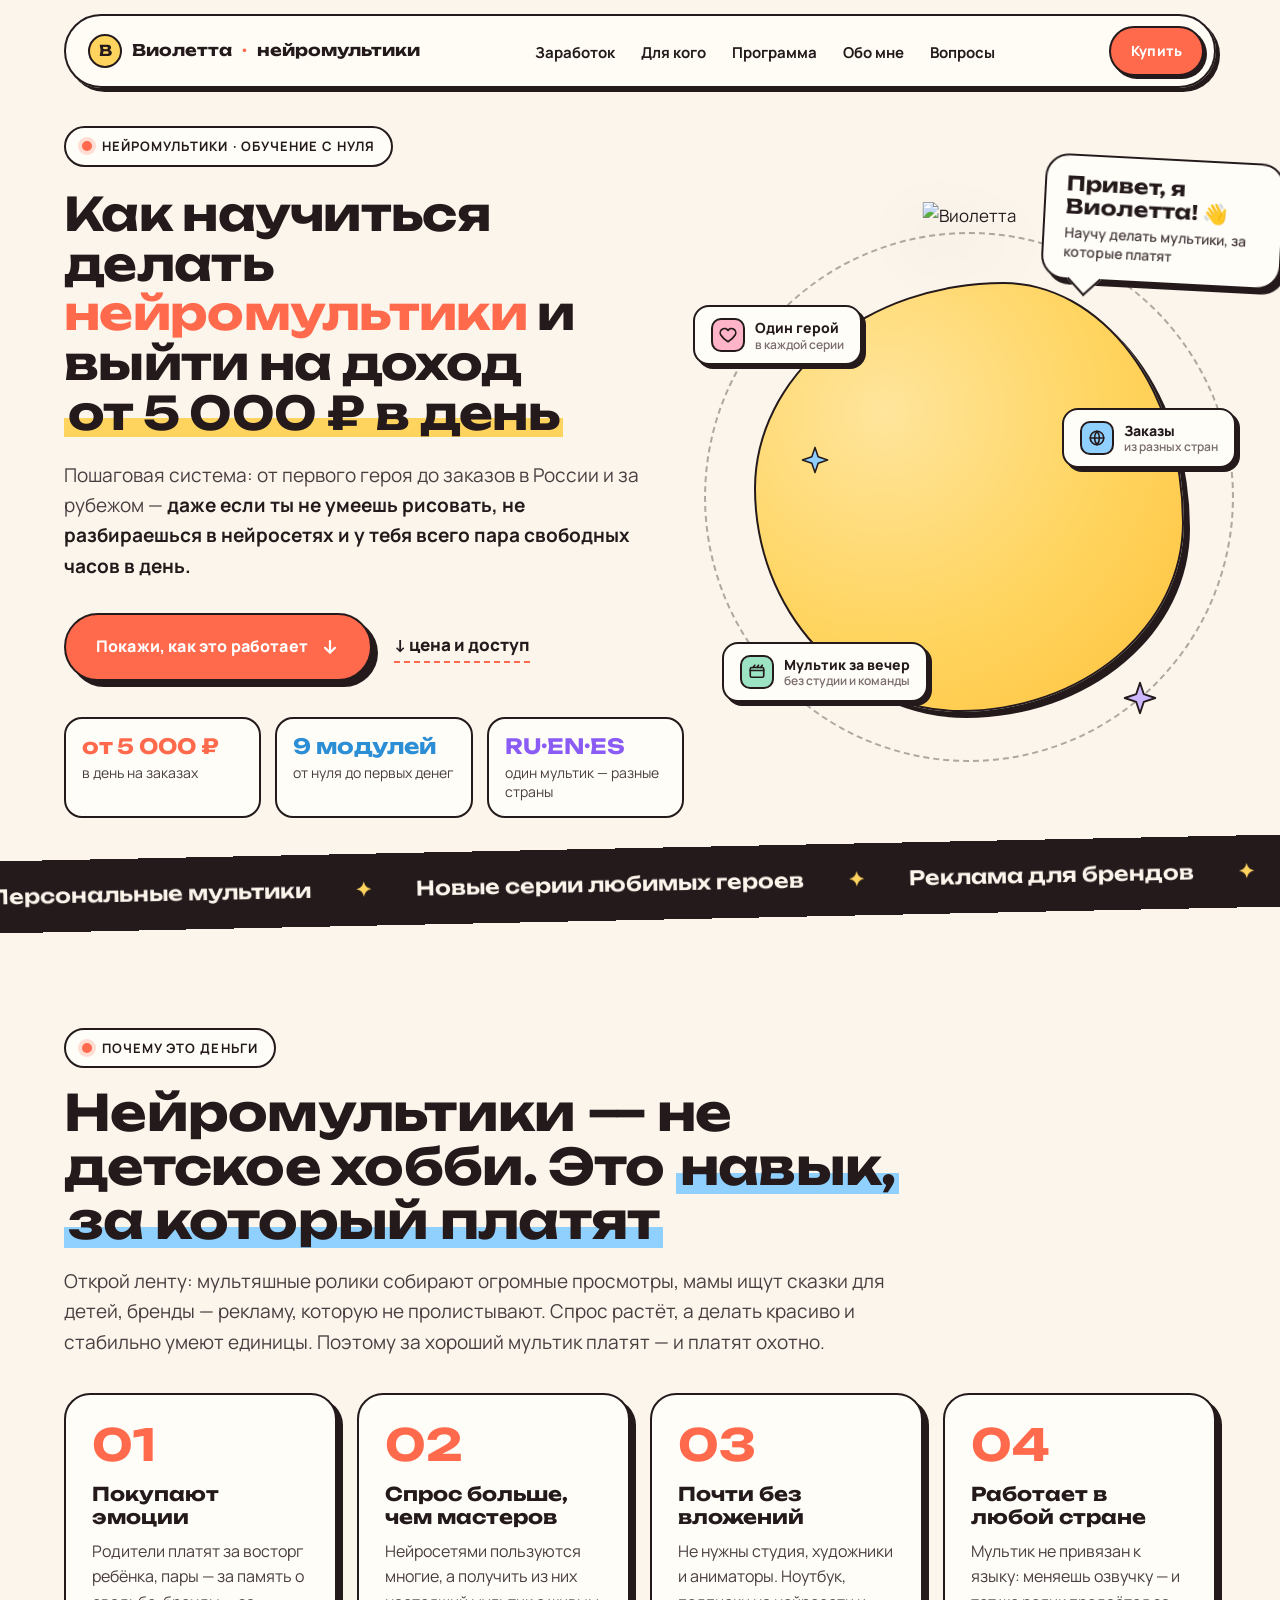
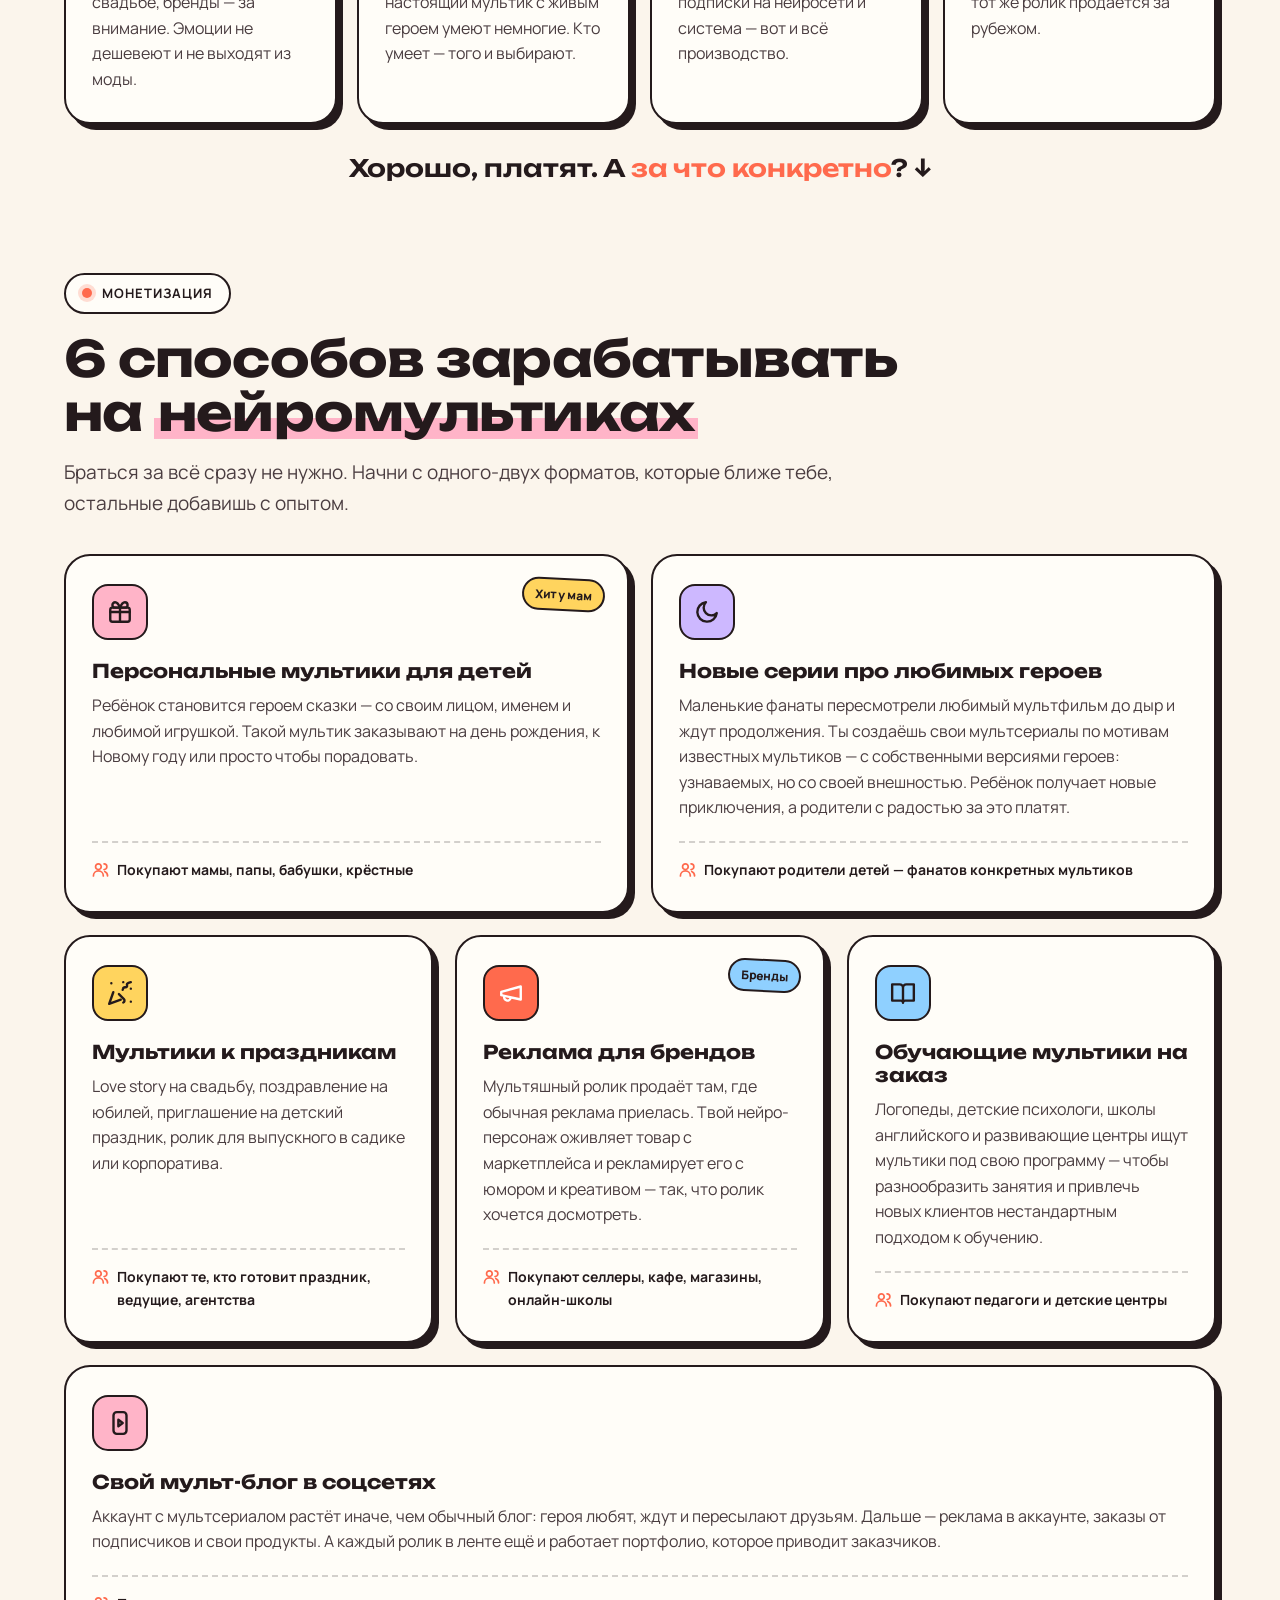
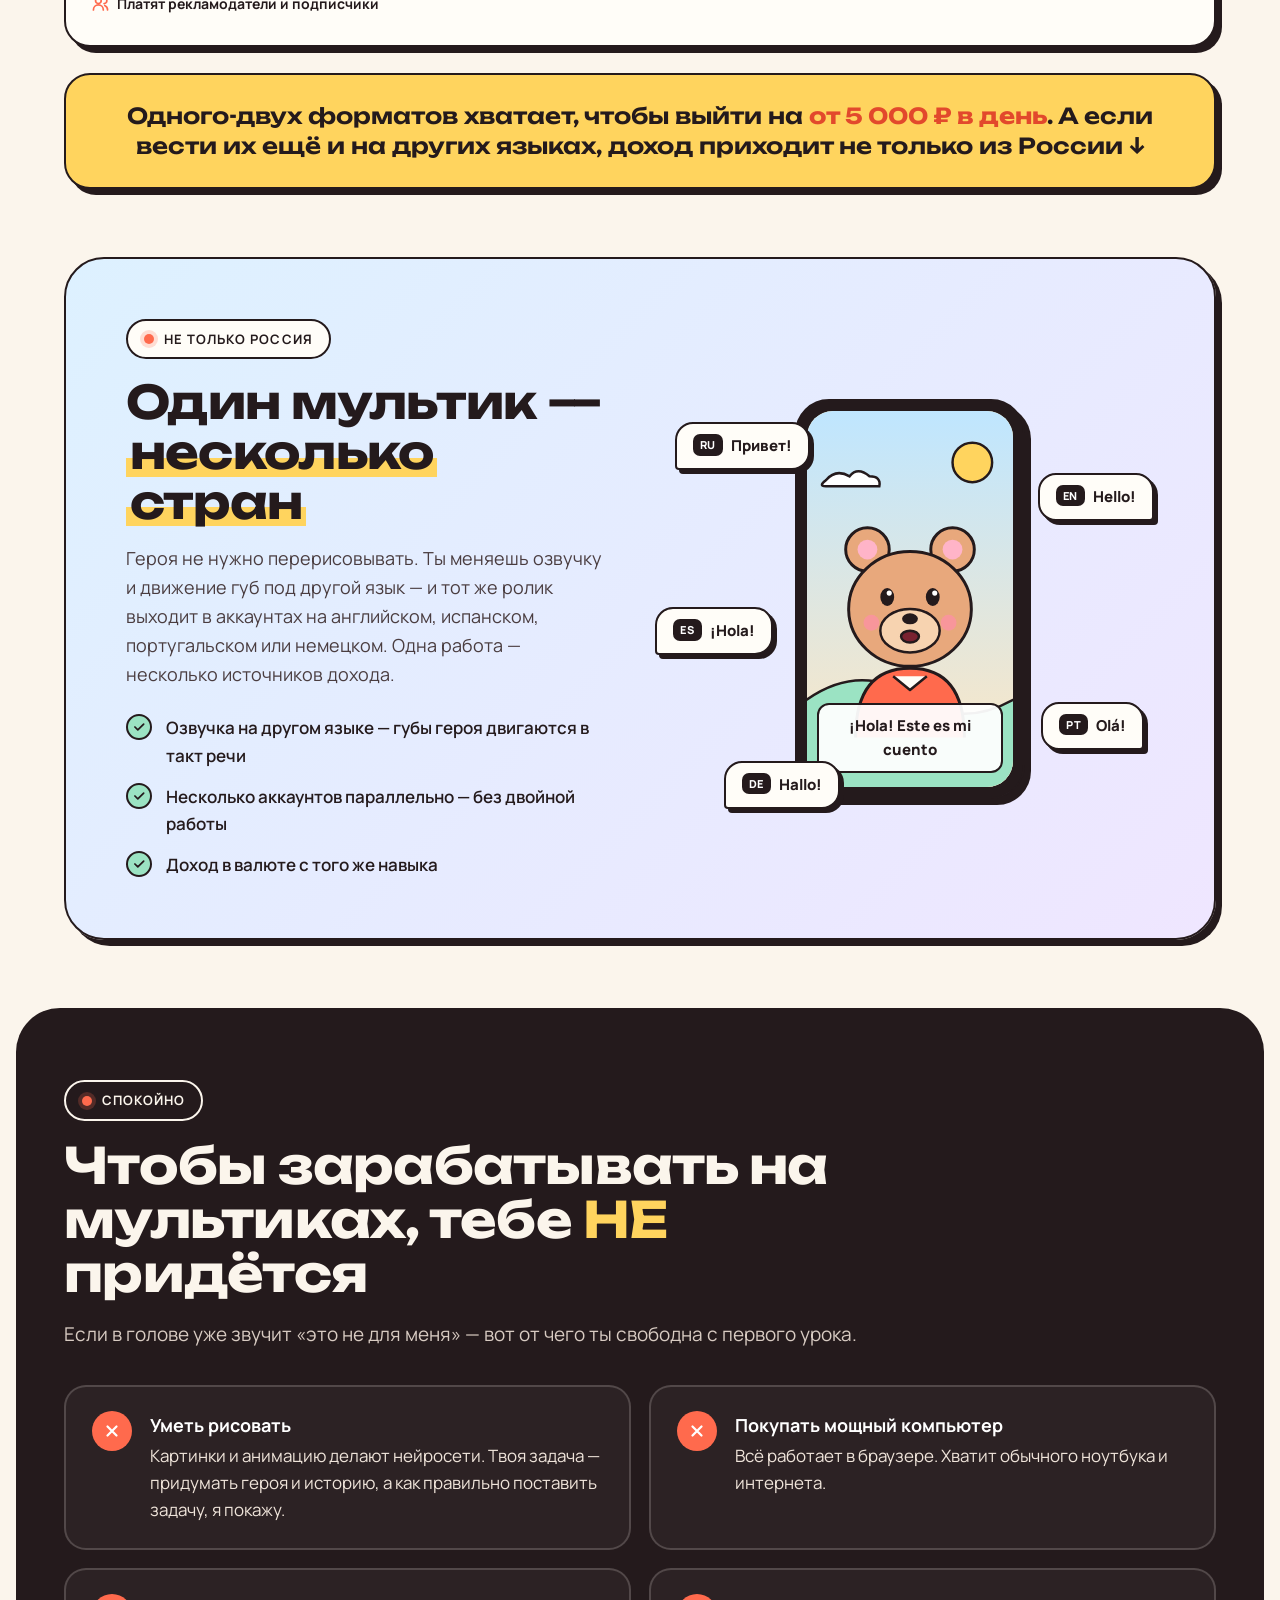
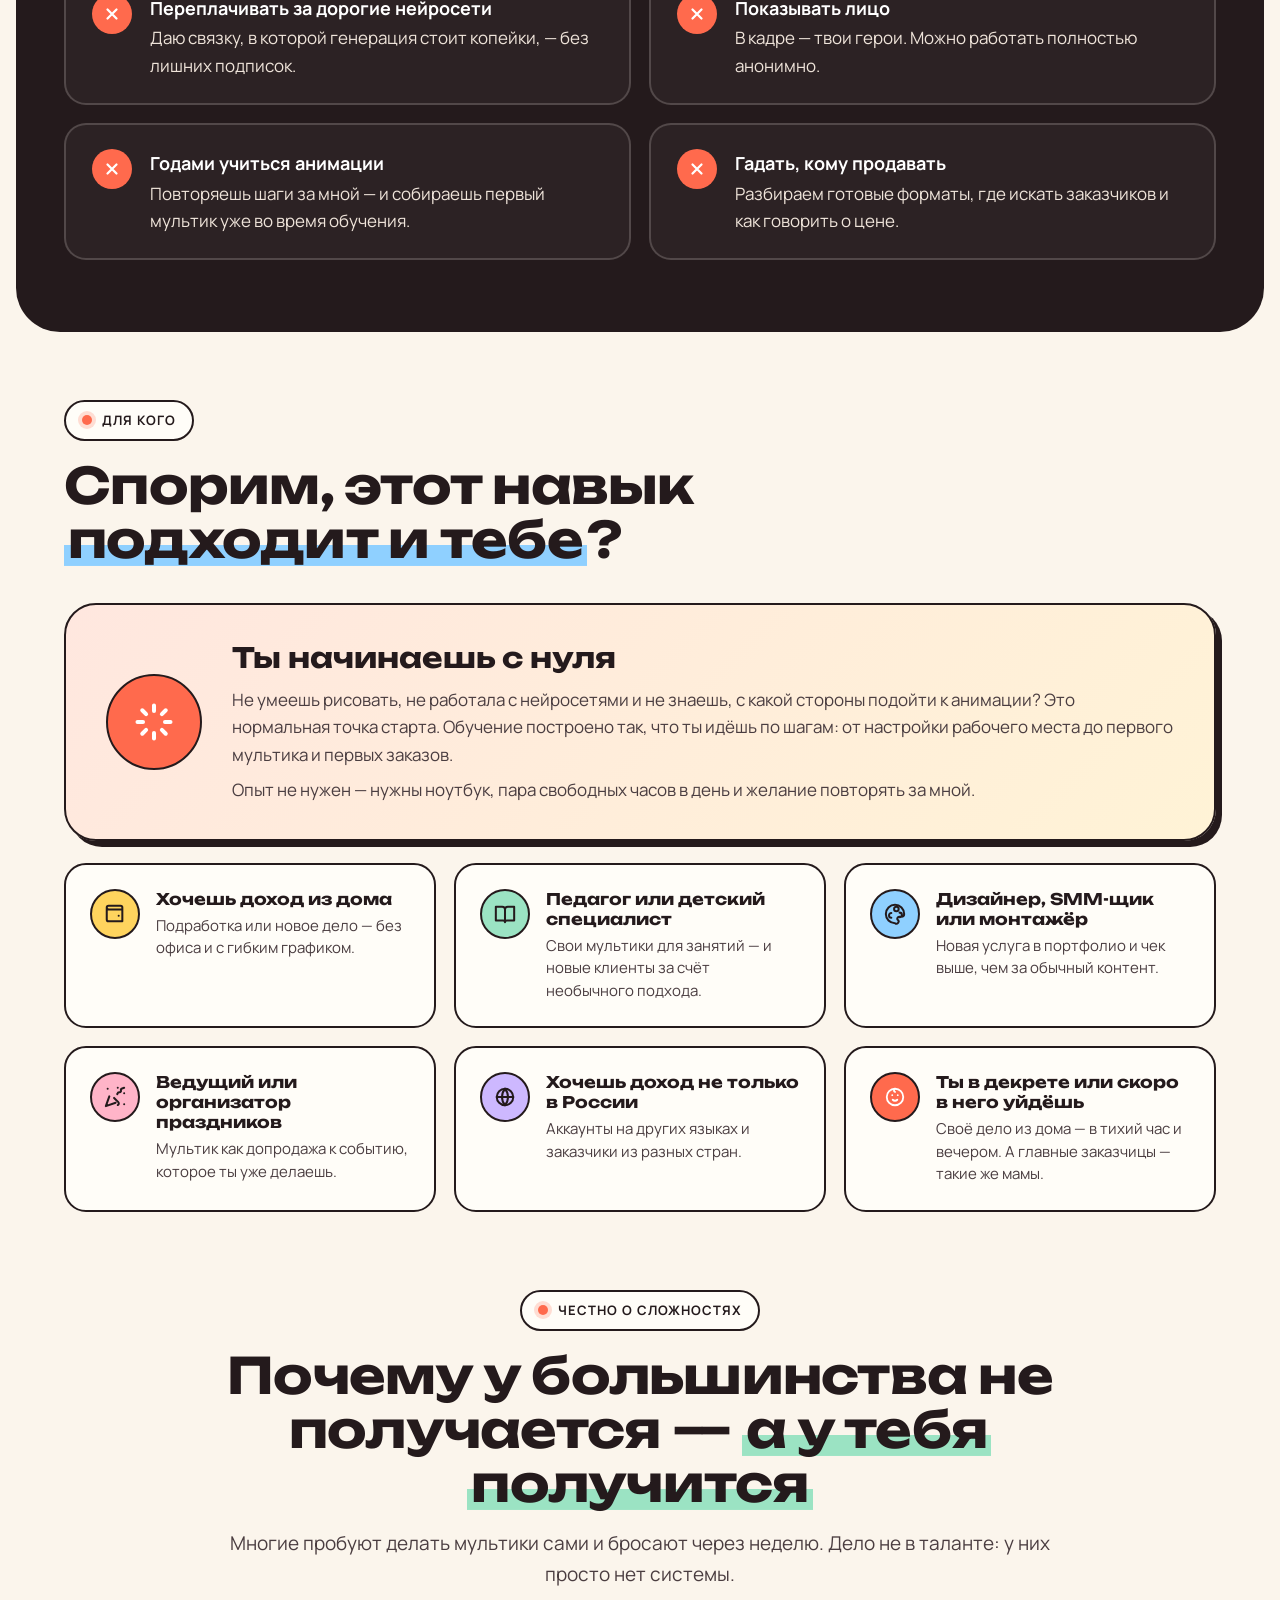
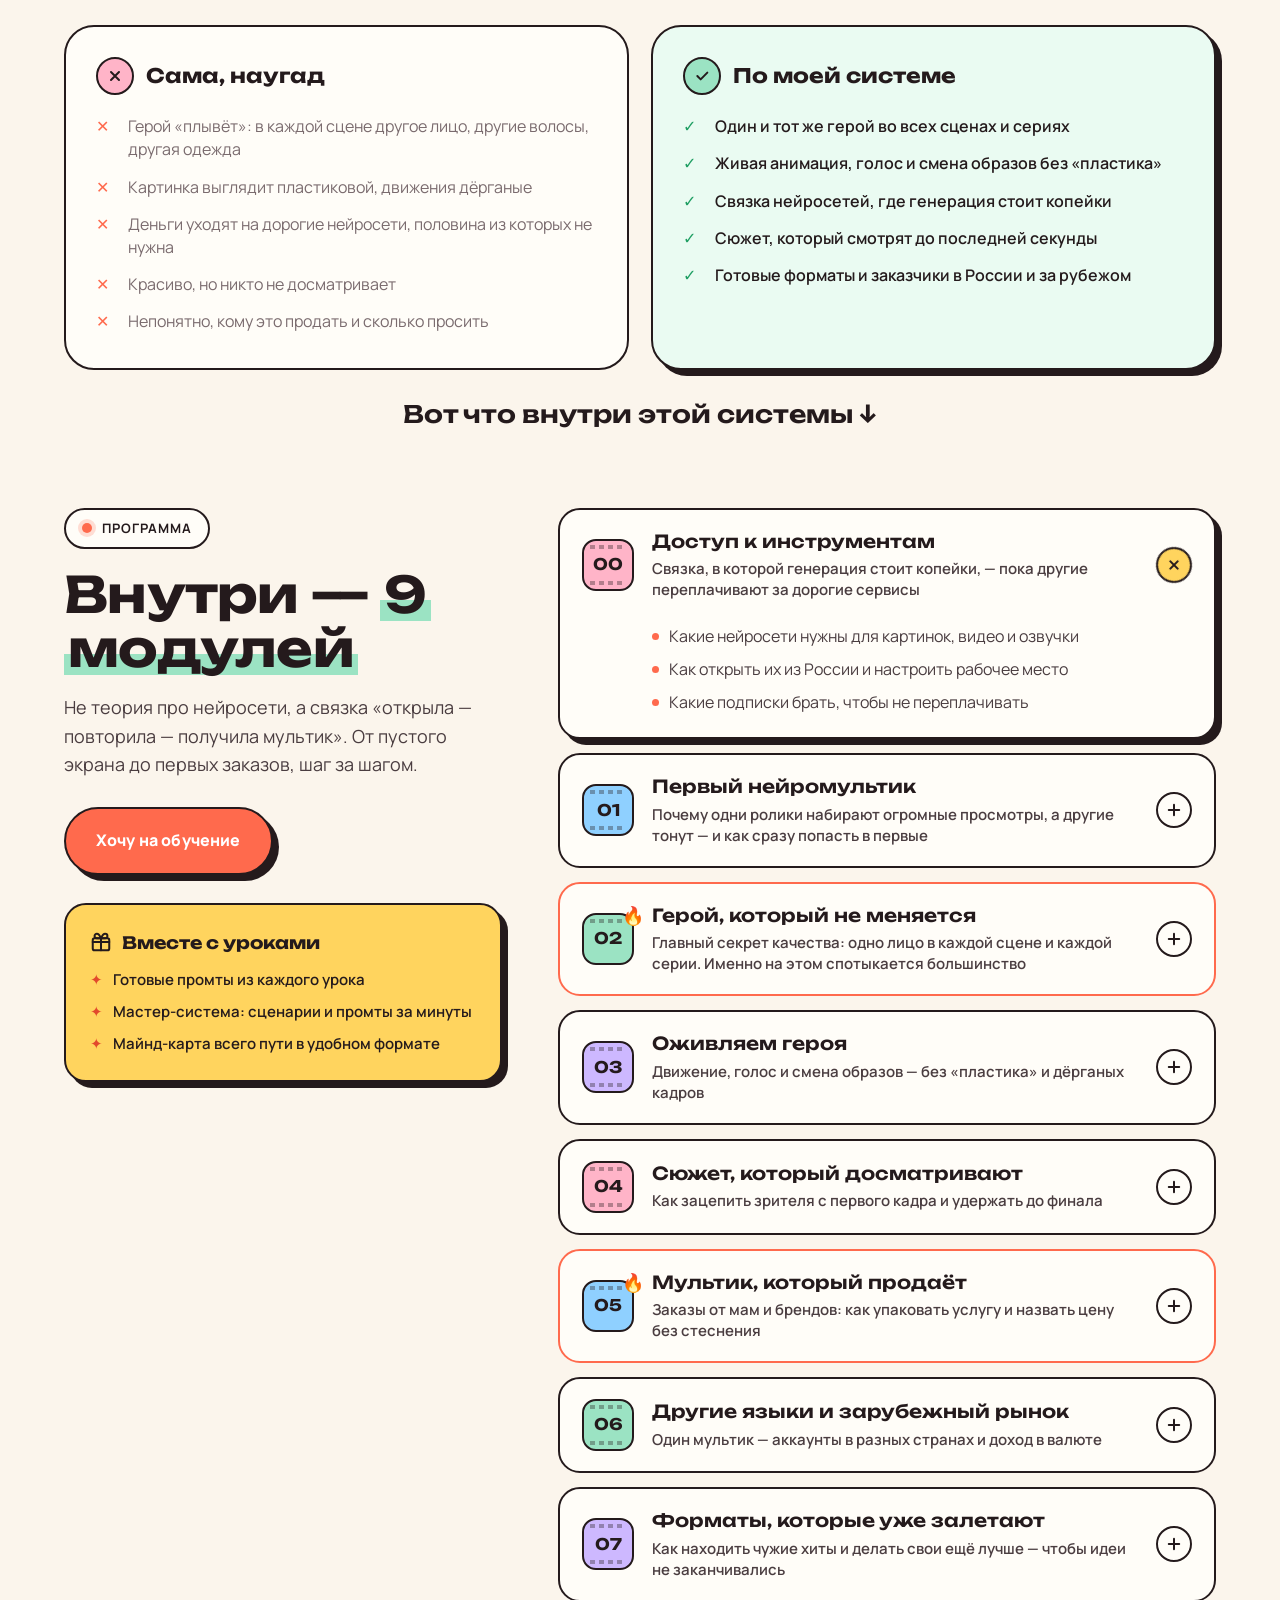
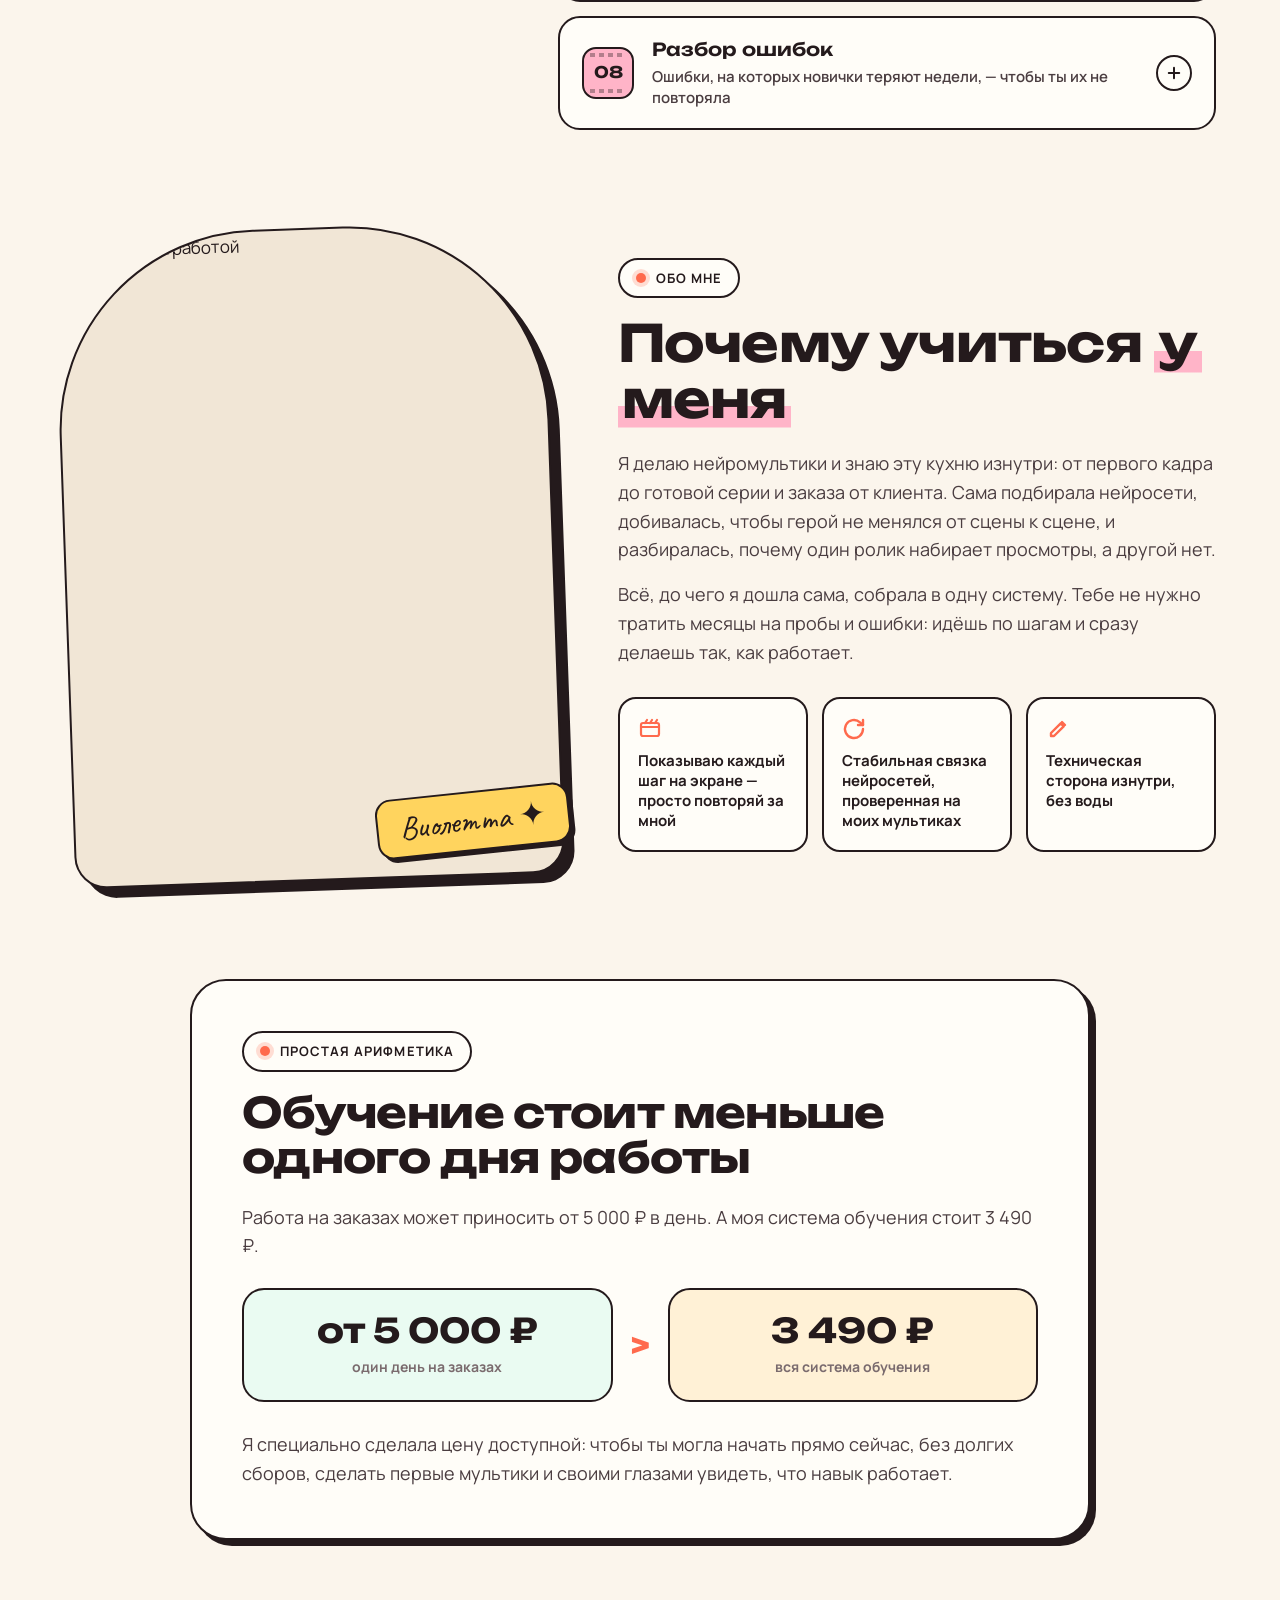
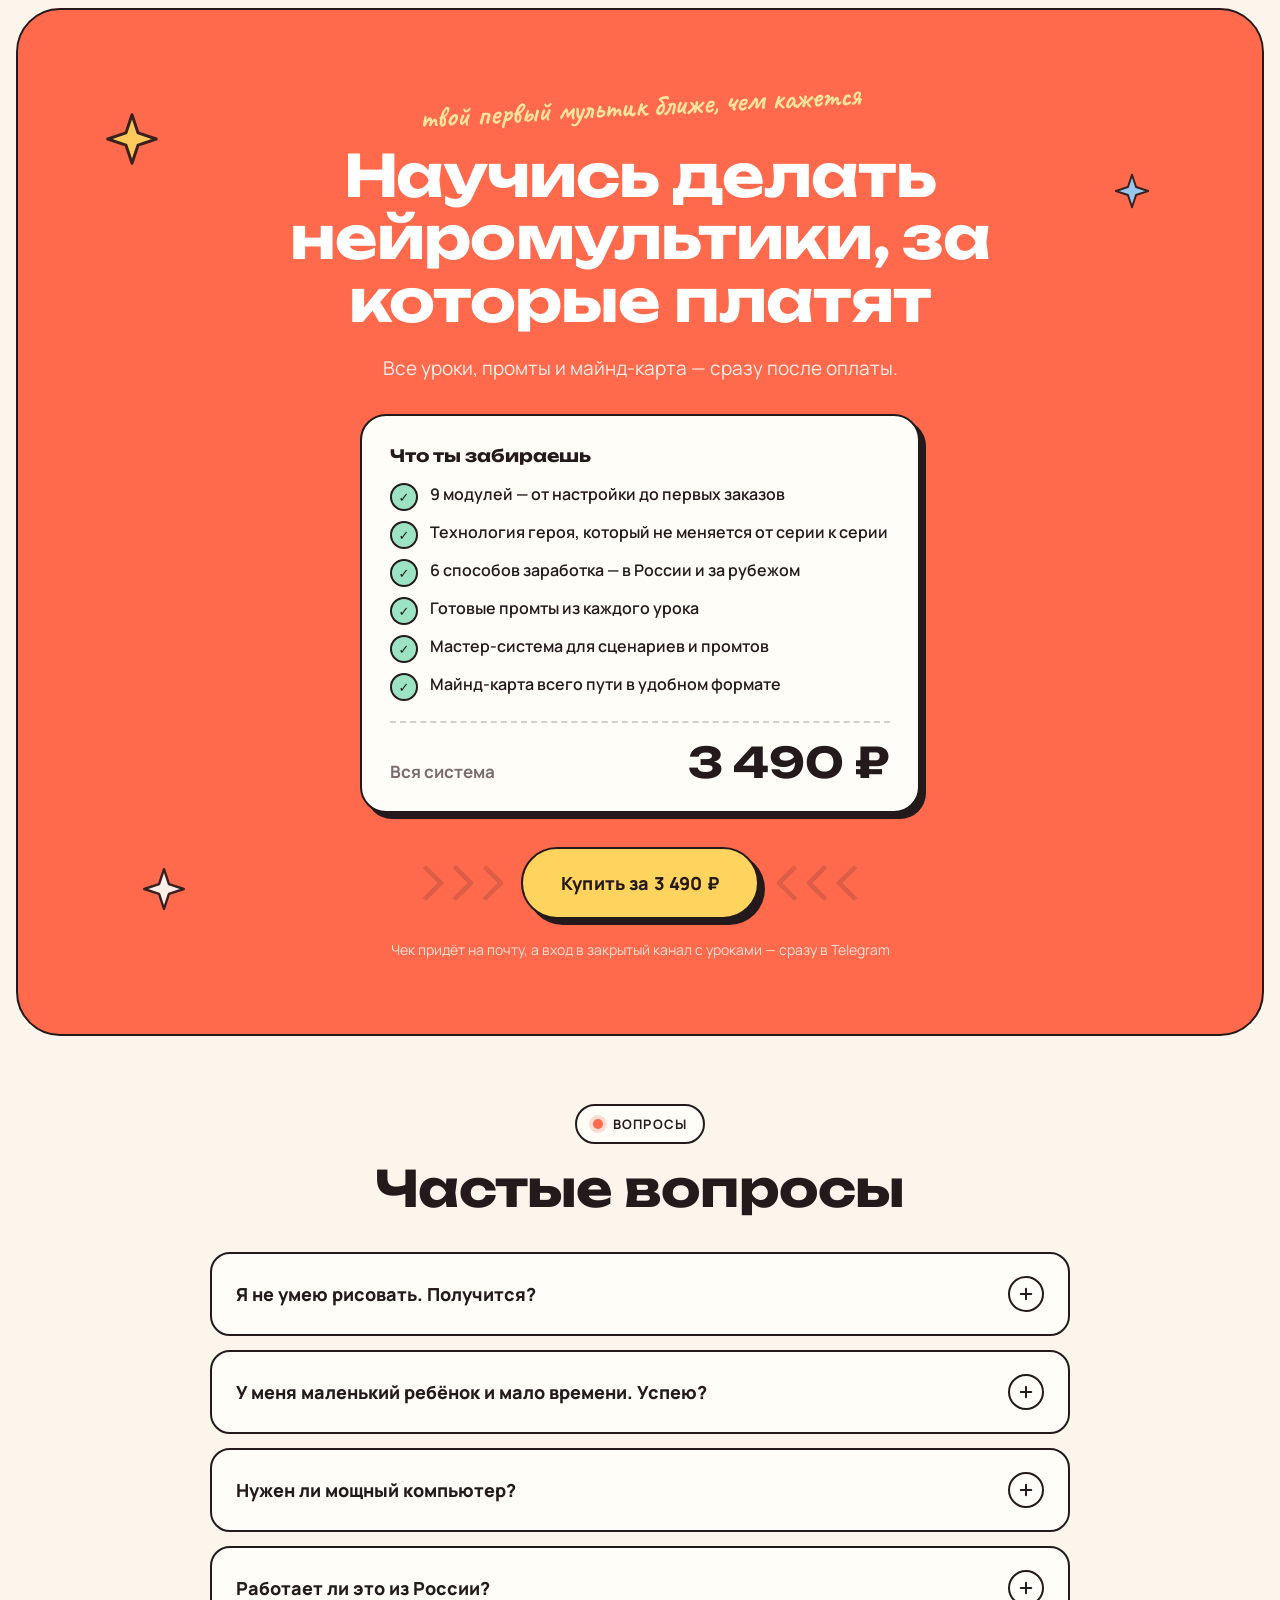
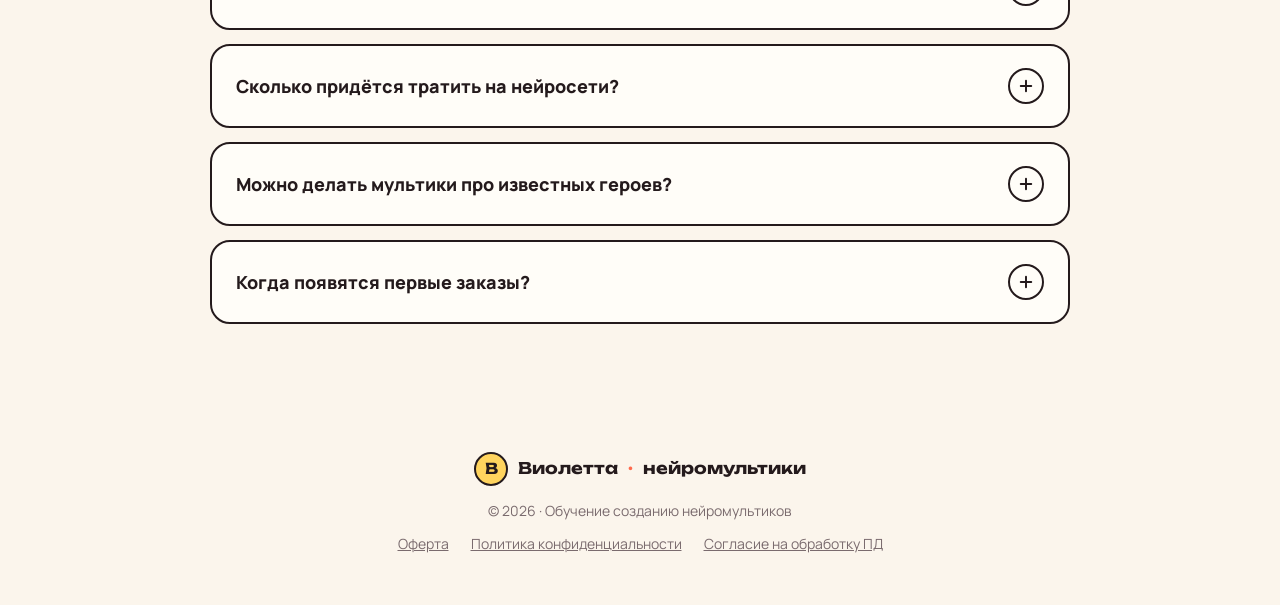
==== index.html @ d197500f "Import original website index.html" ====
<!doctype html>
<html lang="ru">
<head>
<meta charset="utf-8">
<meta name="viewport" content="width=device-width, initial-scale=1">
<script>document.documentElement.classList.add('js')</script>
<title>Нейромультики с Виолеттой — обучение созданию AI-мультфильмов</title>
<meta name="description" content="Пошаговая система: как научиться делать нейромультики и выйти на доход от 5 000 ₽ в день — на заказах в России и за рубежом.">
<meta property="og:title" content="Нейромультики с Виолеттой">
<meta property="og:description" content="Как научиться делать нейромультики и выйти на доход от 5 000 ₽ в день.">
<meta property="og:image" content="img/violetta-desk.webp">
<link rel="icon" href="favicon.ico" sizes="any">
<link rel="icon" type="image/png" sizes="32x32" href="img/favicon-32.png">
<link rel="apple-touch-icon" href="img/apple-touch-icon.png">
<link rel="preconnect" href="https://fonts.googleapis.com">
<link rel="preconnect" href="https://fonts.gstatic.com" crossorigin>
<link href="https://fonts.googleapis.com/css2?family=Unbounded:wght@500;600;700;800&family=Manrope:wght@400;500;600;700;800&family=Caveat:wght@600;700&display=swap" rel="stylesheet">
<style>
:root{
  --ink:#241A1C; --ink-2:#4A3D40; --muted:#7A6B6E;
  --cream:#FBF5EC; --paper:#FFFDF8; --sand:#F1E6D6;
  --coral:#FF6A4D; --coral-deep:#E2492C;
  --butter:#FFD45E; --sky:#8FD0FF; --lilac:#CDB8FF; --mint:#9BE3C3; --pink:#FFB4C8;
  --r:26px; --line:2px solid var(--ink);
  --pop:6px 6px 0 var(--ink);
  --ease:cubic-bezier(.22,1,.36,1);
  --spring:cubic-bezier(.34,1.56,.64,1);
}
*{box-sizing:border-box;margin:0;padding:0}
html{scroll-behavior:smooth;-webkit-text-size-adjust:100%}
body{font-family:Manrope,system-ui,-apple-system,"Segoe UI",Roboto,sans-serif;color:var(--ink);background:var(--cream);font-size:17px;line-height:1.6;overflow-x:hidden}
img{max-width:100%;display:block}
a{color:inherit}
.wrap{max-width:1200px;margin:0 auto;padding:0 24px}
.h{font-family:Unbounded,sans-serif;font-weight:700;line-height:1.08;letter-spacing:-.015em}
.hand{font-family:Caveat,cursive;font-weight:700}
.eyebrow{display:inline-flex;align-items:center;gap:10px;padding:8px 16px;border:var(--line);border-radius:999px;background:var(--paper);font-weight:700;font-size:13px;letter-spacing:.08em;text-transform:uppercase}
.eyebrow i{width:10px;height:10px;border-radius:50%;background:var(--coral);box-shadow:0 0 0 4px rgba(255,106,77,.22);animation:pulse 2s infinite}
@keyframes pulse{50%{box-shadow:0 0 0 8px rgba(255,106,77,0)}}
.mk{--mkc:var(--butter);padding:0 .08em;background:linear-gradient(var(--mkc),var(--mkc)) no-repeat 0 92%/0% .42em;-webkit-box-decoration-break:clone;box-decoration-break:clone;transition:background-size 1s var(--ease) .4s}
.in .mk,.mk.in{background-size:100% .42em}
.mk.sky{--mkc:var(--sky)} .mk.pink{--mkc:var(--pink)} .mk.mint{--mkc:var(--mint)}

/* кнопки */
.btn{position:relative;display:inline-flex;align-items:center;justify-content:center;gap:12px;padding:19px 30px;border:var(--line);border-radius:999px;background:var(--coral);color:#fff;text-decoration:none;font-family:inherit;font-weight:800;font-size:16px;letter-spacing:.01em;box-shadow:var(--pop);transition:transform .25s var(--ease),box-shadow .25s var(--ease),background .25s;cursor:pointer;white-space:nowrap}
.btn:hover{transform:translate(-2px,-2px);box-shadow:8px 8px 0 var(--ink);background:var(--coral-deep)}
.btn:active{transform:translate(4px,4px);box-shadow:2px 2px 0 var(--ink)}
.btn svg{width:20px;height:20px;transition:transform .3s var(--spring)}
.btn:hover svg{transform:translateY(3px)}
.btn:focus-visible,a:focus-visible,summary:focus-visible{outline:3px solid var(--sky);outline-offset:3px}

/* шапка */
.nav{position:fixed;top:14px;left:0;right:0;z-index:50}
.nav__in{display:flex;align-items:center;justify-content:space-between;gap:20px;padding:10px 10px 10px 22px;border:var(--line);border-radius:999px;background:rgba(255,253,248,.9);backdrop-filter:blur(12px);-webkit-backdrop-filter:blur(12px);box-shadow:4px 4px 0 var(--ink)}
.logo{display:flex;align-items:center;gap:10px;text-decoration:none;font-family:Unbounded;font-weight:700;font-size:16px}
.logo b{display:grid;place-items:center;width:34px;height:34px;border:var(--line);border-radius:50%;background:var(--butter);font-size:15px}
.logo__tail{display:inline-flex;gap:10px}
.logo__tail span{color:var(--coral)}
.nav__links{display:flex;gap:26px;list-style:none}
.nav__links a{text-decoration:none;font-weight:700;font-size:15px;position:relative}
.nav__links a::after{content:"";position:absolute;left:0;right:0;bottom:-3px;height:2px;background:var(--coral);transform:scaleX(0);transition:transform .3s var(--ease)}
.nav__links a:hover::after{transform:scaleX(1)}
.nav .btn{padding:12px 20px;font-size:14px;box-shadow:3px 3px 0 var(--ink)}
.btn--shine{overflow:hidden;isolation:isolate}
.btn--shine::after{content:"";position:absolute;top:-20%;bottom:-20%;left:-60%;width:45%;background:linear-gradient(105deg,transparent,rgba(255,255,255,.75),transparent);transform:skewX(-20deg);animation:shine 5s ease-in-out 1.5s infinite;pointer-events:none}
@keyframes shine{0%{left:-60%}18%,100%{left:130%}}

/* первый экран */
.hero{position:relative;padding:126px 0 40px;overflow:hidden}
.hero__grid{display:grid;grid-template-columns:1.12fr .88fr;gap:30px;align-items:center}
.hero h1{font-size:clamp(30px,3.6vw,52px);margin:22px 0 22px}
.hero h1 em{font-style:normal;color:var(--coral)}
.hero__sub{font-size:19px;color:var(--ink-2);max-width:590px}
.hero__sub b{color:var(--ink)}
.hero__cta{display:flex;flex-wrap:wrap;align-items:center;gap:16px 22px;margin:32px 0 36px}
.hero__price{font-weight:800;text-decoration:none;border-bottom:2px dashed var(--coral);padding-bottom:2px}
.facts{display:grid;grid-template-columns:repeat(3,1fr);gap:14px;max-width:620px}
.fact{padding:16px 16px 14px;border:var(--line);border-radius:18px;background:var(--paper)}
.fact b{display:block;font-family:Unbounded;font-size:21px;line-height:1.1;margin-bottom:6px}
.fact span{font-size:14px;color:var(--ink-2);line-height:1.35;display:block}
.fact:nth-child(1) b{color:var(--coral)} .fact:nth-child(2) b{color:#2C8FD6} .fact:nth-child(3) b{color:#8A5CF5}

.stage{position:relative;height:640px}
.stage__blob{position:absolute;left:50%;top:54%;width:430px;height:430px;transform:translate(-50%,-50%);border:var(--line);border-radius:58% 42% 52% 48%/48% 56% 44% 52%;background:radial-gradient(circle at 30% 30%,#FFE59C,var(--butter) 55%,#FFC23D);box-shadow:var(--pop);animation:morph 12s ease-in-out infinite}
@keyframes morph{50%{border-radius:44% 56% 40% 60%/58% 42% 58% 42%}}
.stage__ring{position:absolute;left:50%;top:54%;width:530px;height:530px;transform:translate(-50%,-50%);border:2px dashed rgba(36,26,28,.35);border-radius:50%;animation:spin 60s linear infinite}
@keyframes spin{to{transform:translate(-50%,-50%) rotate(360deg)}}
.stage__girl{position:absolute;left:50%;bottom:-10px;height:600px;width:auto;transform:translateX(-50%);filter:drop-shadow(0 26px 30px rgba(36,26,28,.22));z-index:2}
/* реплика Виолетты */
.say{position:absolute;z-index:4;right:-13%;top:0;max-width:240px;padding:16px 20px;border:var(--line);border-radius:24px;background:var(--paper);box-shadow:5px 5px 0 var(--ink);transform:rotate(3deg);transform-origin:left bottom;animation:pop .7s var(--spring) .6s both}
.say::after{content:"";position:absolute;left:30px;bottom:-13px;width:22px;height:22px;background:var(--paper);border-right:var(--line);border-bottom:var(--line);transform:rotate(45deg)}
.say b{display:block;font-family:Unbounded;font-size:20px;line-height:1.15}
.say span{display:block;font-size:14px;font-weight:600;color:var(--ink-2);margin-top:6px;line-height:1.35}
@keyframes pop{from{opacity:0;transform:rotate(3deg) scale(.5)}}
.sticker{position:absolute;z-index:3;display:flex;align-items:center;gap:10px;padding:11px 16px;border:var(--line);border-radius:16px;background:var(--paper);box-shadow:4px 4px 0 var(--ink);font-weight:800;font-size:14px;line-height:1.25;white-space:nowrap;animation:bob 5s ease-in-out infinite}
.sticker i{display:grid;place-items:center;flex:none;width:34px;height:34px;border:var(--line);border-radius:10px}
.sticker i svg{width:18px;height:18px}
.sticker small{display:block;font-weight:600;color:var(--muted);font-size:12px}
.s1{left:-6%;top:24%;--r:-5deg} .s1 i{background:var(--pink)}
.s2{right:-4%;top:40%;--r:4deg;animation-delay:-1.6s} .s2 i{background:var(--sky)}
.s3{left:0;bottom:14%;--r:3deg;animation-delay:-3.2s} .s3 i{background:var(--mint)}
@keyframes bob{0%,100%{transform:translateY(0) rotate(var(--r,0deg))}50%{transform:translateY(-12px) rotate(var(--r,0deg))}}
.doodle{position:absolute;pointer-events:none;z-index:1}
.d-star{animation:twinkle 3.5s ease-in-out infinite}
@keyframes twinkle{50%{transform:scale(.7) rotate(25deg);opacity:.6}}

/* бегущая строка */
.marquee{border-block:var(--line);background:var(--ink);color:var(--cream);overflow:hidden;padding:18px 0;transform:rotate(-1.2deg);margin:30px -10px 0;position:relative;z-index:4}
.marquee__track{display:flex;gap:44px;width:max-content;animation:run 38s linear infinite}
.marquee span{display:flex;align-items:center;gap:44px;font-family:Unbounded;font-weight:600;font-size:20px;white-space:nowrap}
.marquee span::after{content:"✦";color:var(--butter)}
@keyframes run{to{transform:translateX(-50%)}}

/* секции */
section{position:relative}
.sec{padding:68px 0}
.sec__head{max-width:840px;margin-bottom:36px}
.sec__head.center{margin-inline:auto;text-align:center}
.sec__head h2{font-size:clamp(28px,3.9vw,50px);margin:18px 0 18px}
.sec__head p{font-size:19px;color:var(--ink-2)}
.bridge{margin-top:28px;text-align:center;font-family:Unbounded;font-weight:600;font-size:clamp(18px,2.2vw,24px);line-height:1.35}
.bridge span{color:var(--coral)}

/* карточки */
.card{position:relative;padding:28px 26px 30px;border:var(--line);border-radius:var(--r);background:var(--paper);box-shadow:var(--pop);transition:transform .35s var(--ease),box-shadow .35s var(--ease)}
.card:hover{transform:translate(-3px,-4px) rotate(-.4deg);box-shadow:10px 10px 0 var(--ink)}
.ico{display:grid;place-items:center;width:56px;height:56px;border:var(--line);border-radius:16px;margin-bottom:20px}
.ico svg{width:26px;height:26px}
.card h3{font-family:Unbounded;font-size:19px;line-height:1.2;margin-bottom:10px;font-weight:700}
.card p{font-size:16px;color:var(--ink-2)}
.bg-c{background:var(--coral);color:#fff} .bg-b{background:var(--butter)} .bg-s{background:var(--sky)} .bg-l{background:var(--lilac)} .bg-m{background:var(--mint)} .bg-p{background:var(--pink)}

/* почему платят */
.why{display:grid;grid-template-columns:repeat(4,1fr);gap:20px}
.why .n{display:block;font-family:Unbounded;font-size:44px;line-height:1;color:var(--coral);margin-bottom:16px}

/* заработок */
.money{display:grid;grid-template-columns:repeat(6,1fr);gap:22px}
.money .card{grid-column:span 2;display:flex;flex-direction:column}
.money .card.wide{grid-column:span 3}
.money .card.full{grid-column:span 6}
.money .card p{flex:1}
.who{display:flex;gap:8px;align-items:flex-start;margin-top:20px;padding-top:16px;border-top:2px dashed rgba(36,26,28,.2);font-size:14px;font-weight:700;color:var(--ink)}
.who svg{width:17px;height:17px;flex:none;margin-top:2px;color:var(--coral)}
.tag{position:absolute;top:22px;right:22px;padding:5px 11px;border:var(--line);border-radius:999px;font-size:12px;font-weight:800;background:var(--butter);transform:rotate(3deg)}
.sum{margin-top:26px;padding:26px 30px;border:var(--line);border-radius:26px;background:var(--butter);box-shadow:var(--pop);text-align:center}
.sum p{font-family:Unbounded;font-weight:600;font-size:clamp(17px,2vw,22px);line-height:1.35}
.sum p b{color:var(--coral-deep)}

/* мир */
.world{display:grid;grid-template-columns:1fr 1fr;gap:50px;align-items:center;padding:60px;border:var(--line);border-radius:40px;background:linear-gradient(135deg,#DDF1FF,#EFE6FF);box-shadow:var(--pop);overflow:hidden;position:relative}
.world h2{font-size:clamp(28px,3.6vw,46px);margin:18px 0 18px}
.world p{font-size:18px;color:var(--ink-2)}
.ticks{list-style:none;margin-top:26px;display:grid;gap:14px}
.ticks li{display:flex;gap:14px;align-items:flex-start;font-weight:600}
.ticks li svg{flex:none;width:26px;height:26px;padding:4px;border:var(--line);border-radius:50%;background:var(--mint)}
.bubbles{position:relative;height:420px}
.screen{position:absolute;left:50%;top:50%;width:230px;height:400px;transform:translate(-50%,-50%);border:var(--line);border-radius:34px;background:var(--ink);padding:10px;box-shadow:var(--pop)}
.screen__in{height:100%;border-radius:26px;overflow:hidden;position:relative;background:linear-gradient(180deg,#FFE7A8,#FFC9B9)}
.toon{position:absolute;inset:0;width:100%;height:100%}
.toon__mouth{transform-box:fill-box;transform-origin:center;animation:talk .32s ease-in-out infinite alternate}
@keyframes talk{from{transform:scaleY(.25)}to{transform:scaleY(1.1)}}
.toon__eyes{transform-box:fill-box;transform-origin:center;animation:blink 4s infinite}
@keyframes blink{0%,92%,100%{transform:scaleY(1)}95%{transform:scaleY(.1)}}
.toon__bear{transform-box:view-box;transform-origin:105px 330px;animation:sway 3s ease-in-out infinite}
@keyframes sway{50%{transform:rotate(2.5deg)}}
.screen__cap{position:absolute;left:10px;right:10px;bottom:14px;padding:9px 12px;border-radius:12px;background:rgba(255,255,255,.94);font-weight:800;font-size:15px;text-align:center;border:var(--line);transition:opacity .3s}
.lang{position:absolute;padding:10px 16px;border:var(--line);border-radius:18px 18px 18px 4px;background:var(--paper);box-shadow:4px 4px 0 var(--ink);font-weight:800;font-size:15px;animation:bob 6s ease-in-out infinite}
.lang em{font-style:normal;display:inline-block;margin-right:8px;padding:2px 7px;border-radius:7px;background:var(--ink);color:#fff;font-size:11px;letter-spacing:.06em;vertical-align:2px}
.l1{left:2%;top:8%;--r:-4deg} .l2{right:0;top:20%;--r:5deg;animation-delay:-1s;border-radius:18px 18px 4px 18px}
.l3{left:-2%;top:52%;--r:3deg;animation-delay:-2s} .l4{right:2%;bottom:14%;--r:-3deg;animation-delay:-3s;border-radius:18px 18px 4px 18px}
.l5{left:12%;bottom:0;--r:2deg;animation-delay:-4s}

/* тебе не придётся */
.dark{background:var(--ink);color:var(--cream);border-radius:44px;margin:0 16px;padding:72px 0;overflow:hidden}
.dark .eyebrow{background:transparent;border-color:var(--cream);color:var(--cream)}
.dark .sec__head p{color:#D8CBC2}
.nope{display:grid;grid-template-columns:repeat(2,1fr);gap:18px}
.nope>div{display:flex;gap:18px;align-items:flex-start;padding:24px 26px;border:2px solid rgba(251,245,236,.18);border-radius:22px;background:rgba(251,245,236,.04);transition:border-color .3s,background .3s}
.nope>div:hover{border-color:var(--coral);background:rgba(255,106,77,.07)}
.nope b{flex:none;display:grid;place-items:center;width:40px;height:40px;border-radius:50%;background:var(--coral);color:#fff}
.nope b svg{width:18px;height:18px}
.nope p{font-size:17px;color:#EFE4DA}
.nope p strong{color:#fff;display:block;font-size:18px;margin-bottom:2px}

/* для кого */
.mom{display:grid;grid-template-columns:auto 1fr;gap:30px;align-items:center;padding:36px 40px;border:var(--line);border-radius:32px;background:linear-gradient(135deg,#FFE7DF,#FFF3D6);box-shadow:var(--pop);margin-bottom:22px}
.mom .ico{width:96px;height:96px;border-radius:50%;margin:0;background:var(--coral);color:#fff}
.mom .ico svg{width:44px;height:44px}
.mom h3{font-family:Unbounded;font-size:clamp(21px,2.4vw,28px);line-height:1.2;margin-bottom:12px}
.mom p{font-size:17px;color:var(--ink-2)}
.mom p+p{margin-top:8px}
.for{display:grid;grid-template-columns:repeat(3,1fr);gap:18px}
.for__i{display:flex;gap:16px;align-items:flex-start;padding:24px;border:var(--line);border-radius:22px;background:var(--paper)}
.for__i .ico{width:50px;height:50px;margin:0;flex:none;border-radius:50%}
.for__i .ico svg{width:22px;height:22px}
.for__i h4{font-family:Unbounded;font-size:16px;line-height:1.25;margin-bottom:6px}
.for__i p{font-size:15px;color:var(--ink-2);line-height:1.5}

/* наугад / по системе */
.vs{display:grid;grid-template-columns:1fr 1fr;gap:22px}
.vs__col{border:var(--line);border-radius:30px;padding:30px 30px 34px;background:var(--paper)}
.vs__col.good{background:#EAFBF2;box-shadow:var(--pop)}
.vs__col h3{font-family:Unbounded;font-size:20px;margin-bottom:20px;display:flex;align-items:center;gap:12px}
.vs__col h3 i{display:grid;place-items:center;width:38px;height:38px;border:var(--line);border-radius:50%}
.vs__col h3 i svg{width:16px;height:16px}
.vs__col.bad h3 i{background:var(--pink)} .vs__col.good h3 i{background:var(--mint)}
.vs ul{list-style:none;display:grid;gap:14px}
.vs li{display:flex;gap:12px;font-size:16px;line-height:1.45}
.vs li::before{flex:none;font-weight:800;width:20px}
.vs .bad li{color:var(--muted)} .vs .bad li::before{content:"✕";color:var(--coral)}
.vs .good li{font-weight:600} .vs .good li::before{content:"✓";color:#1E9E62}

/* программа */
.prog{display:grid;grid-template-columns:.8fr 1.2fr;gap:56px;align-items:start}
.prog__side{position:sticky;top:110px}
.prog__side h2{font-size:clamp(30px,4vw,50px);margin:18px 0 18px}
.prog__side p{font-size:18px;color:var(--ink-2);margin-bottom:28px}
.bonus{margin-top:28px;padding:24px;border:var(--line);border-radius:22px;background:var(--butter);box-shadow:var(--pop)}
.bonus h4{font-family:Unbounded;font-size:17px;margin-bottom:12px;display:flex;align-items:center;gap:10px}
.bonus h4 svg{width:22px;height:22px}
.bonus ul{list-style:none;display:grid;gap:8px;font-weight:600;font-size:15px}
.bonus li{display:flex;gap:10px} .bonus li::before{content:"✦";color:var(--coral-deep)}
.mods{display:grid;gap:14px}
.mod{border:var(--line);border-radius:22px;background:var(--paper);overflow:hidden;transition:box-shadow .3s var(--ease),transform .3s var(--ease)}
.mod[open]{box-shadow:var(--pop);transform:translate(-2px,-2px)}
.mod summary{list-style:none;display:flex;align-items:center;gap:18px;padding:20px 22px;cursor:pointer}
.mod summary::-webkit-details-marker{display:none}
.mod__n{flex:none;display:grid;place-items:center;width:52px;height:52px;border:var(--line);border-radius:14px;font-family:Unbounded;font-weight:700;font-size:16px;background:var(--cream);position:relative}
.mod__n::before,.mod__n::after{content:"";position:absolute;left:6px;right:6px;height:4px;background:repeating-linear-gradient(90deg,var(--ink) 0 5px,transparent 5px 9px);opacity:.35}
.mod__n::before{top:4px} .mod__n::after{bottom:4px}
.mod:nth-child(4n+1) .mod__n{background:var(--pink)} .mod:nth-child(4n+2) .mod__n{background:var(--sky)}
.mod:nth-child(4n+3) .mod__n{background:var(--mint)} .mod:nth-child(4n+4) .mod__n{background:var(--lilac)}
.mod h3{flex:1;font-family:Unbounded;font-size:18px;font-weight:600;line-height:1.25}
.mod h3 small{display:block;font-family:Manrope;font-size:15px;font-weight:600;color:var(--ink-2);margin-top:6px;line-height:1.4}
.mod--fire{border-color:var(--coral)}
.mod--fire .mod__n::after{content:"🔥";background:none;opacity:1;left:auto;right:-12px;top:-14px;bottom:auto;height:auto;font-size:18px}
.plus{flex:none;width:36px;height:36px;border:var(--line);border-radius:50%;display:grid;place-items:center;transition:transform .35s var(--spring),background .3s}
.plus svg{width:18px;height:18px}
.mod[open] .plus{transform:rotate(45deg);background:var(--butter)}
.mod__body{padding:0 22px 22px 92px;color:var(--ink-2);font-size:16px}
.mod__body ul{list-style:none;display:grid;gap:7px;margin-top:4px}
.mod__body li{display:flex;gap:10px}
.mod__body li::before{content:"";flex:none;width:7px;height:7px;margin-top:9px;border-radius:50%;background:var(--coral)}

/* почему у меня */
.about{display:grid;grid-template-columns:.9fr 1.1fr;gap:64px;align-items:center}
.photo{position:relative}
.photo__frame{position:relative;border:var(--line);border-radius:200px 200px 32px 32px;overflow:hidden;box-shadow:10px 10px 0 var(--ink);background:var(--sand);aspect-ratio:3/4;transform:rotate(-2deg)}
.photo__frame img{width:100%;height:100%;object-fit:cover;object-position:50% 25%;transition:transform 1.2s var(--ease)}
.photo:hover .photo__frame img{transform:scale(1.04)}
.photo__sign{position:absolute;right:-16px;bottom:30px;padding:12px 22px;border:var(--line);border-radius:16px;background:var(--butter);box-shadow:4px 4px 0 var(--ink);font-family:Caveat;font-size:32px;line-height:1;transform:rotate(-6deg);z-index:2}
.about h2{font-size:clamp(30px,4vw,52px);margin:18px 0 22px}
.about p{font-size:18px;color:var(--ink-2);margin-bottom:16px}
.about__pts{display:grid;grid-template-columns:repeat(3,1fr);gap:14px;margin-top:30px}
.about__pts div{padding:18px;border:var(--line);border-radius:18px;background:var(--paper);font-weight:700;font-size:15px;line-height:1.35}
.about__pts svg{display:block;width:24px;height:24px;color:var(--coral);margin-bottom:10px}

/* честно о цене */
.honest{max-width:900px;margin:0 auto;padding:50px;border:var(--line);border-radius:36px;background:var(--paper);box-shadow:var(--pop)}
.honest h2{font-size:clamp(26px,3.4vw,42px);margin:18px 0 22px}
.honest p{font-size:18px;color:var(--ink-2)}
.calc{display:grid;grid-template-columns:1fr auto 1fr;gap:18px;align-items:center;margin:28px 0}
.calc div{padding:22px;border:var(--line);border-radius:22px;text-align:center}
.calc div:first-child{background:#EAFBF2}
.calc div:last-child{background:#FFF1D6}
.calc b{display:block;font-family:Unbounded;font-size:clamp(24px,3vw,34px);line-height:1.1}
.calc span{display:block;font-size:14px;font-weight:700;color:var(--muted);margin-top:6px}
.calc i{font-family:Unbounded;font-style:normal;font-weight:800;font-size:30px;color:var(--coral)}

/* покупка */
.cta{position:relative;margin:0 16px;padding:72px 24px;border-radius:44px;background:var(--coral);border:var(--line);overflow:hidden;text-align:center;color:#fff}
.cta h2{font-size:clamp(30px,4.6vw,58px);max-width:900px;margin:14px auto 22px;color:#fff}
.cta>p{font-size:19px;max-width:620px;margin:0 auto 30px;color:#FFEDE7}
.cta__note{color:#FFE59C;font-size:30px;display:inline-block;transform:rotate(-3deg)}
.get{position:relative;z-index:2;max-width:560px;margin:0 auto 34px;padding:26px 28px;border:var(--line);border-radius:26px;background:var(--paper);color:var(--ink);text-align:left;box-shadow:var(--pop)}
.get h4{font-family:Unbounded;font-size:17px;margin-bottom:14px}
.get ul{list-style:none;display:grid;gap:10px}
.get li{display:flex;gap:12px;font-weight:600;font-size:16px;line-height:1.4}
.get li::before{content:"✓";flex:none;display:grid;place-items:center;width:24px;height:24px;border-radius:50%;background:var(--mint);font-weight:800;font-size:13px;border:2px solid var(--ink)}
.get__price{display:flex;align-items:baseline;justify-content:space-between;gap:16px;margin-top:20px;padding-top:18px;border-top:2px dashed rgba(36,26,28,.2)}
.get__price span{font-weight:700;color:var(--muted)}
.get__price b{font-family:Unbounded;font-size:clamp(30px,4vw,42px);line-height:1}
.cta .btn{background:var(--butter);color:var(--ink);font-size:18px;padding:22px 38px}
.cta .btn:hover{background:#fff}
.cta__small{margin-top:20px;font-size:14px;color:#FFE1D8}
.cta .doodle{opacity:.9}
.buy{display:flex;align-items:center;justify-content:center;gap:22px}
.arr{display:flex;gap:4px}
.arr i{width:26px;height:26px;border-right:5px solid var(--ink);border-bottom:5px solid var(--ink);border-radius:2px;opacity:.15;animation:arr 1.2s infinite}
.arr--l i{transform:rotate(-45deg)}
.arr--r i{transform:rotate(135deg)}
.arr--l i:nth-child(1),.arr--r i:nth-child(3){animation-delay:0s}
.arr--l i:nth-child(2),.arr--r i:nth-child(2){animation-delay:.2s}
.arr--l i:nth-child(3),.arr--r i:nth-child(1){animation-delay:.4s}
@keyframes arr{0%,100%{opacity:.15}40%{opacity:1}}
.btn--pulse{animation:btnpulse 1.8s ease-in-out infinite}
.btn--pulse:hover{animation-play-state:paused}
@keyframes btnpulse{0%,100%{transform:scale(1);box-shadow:var(--pop),0 0 0 0 rgba(255,212,94,.7)}50%{transform:scale(1.06);box-shadow:var(--pop),0 0 0 16px rgba(255,212,94,0)}}

/* окно оплаты — заглушка */
.pay{position:fixed;inset:0;z-index:200;display:none;place-items:center;padding:16px;background:rgba(36,26,28,.55);backdrop-filter:blur(4px)}
.pay.open{display:grid}
.pay__box{position:relative;width:100%;max-width:440px;padding:34px 28px 28px;border:var(--line);border-radius:28px;background:var(--paper);box-shadow:var(--pop);text-align:center;animation:rise .45s var(--ease)}
.pay__box h3{font-family:Unbounded;font-size:22px;margin-bottom:10px}
.pay__box p{color:var(--ink-2);font-size:16px;margin-bottom:20px}
.pay__price{font-family:Unbounded;font-weight:700;font-size:34px;color:var(--coral);margin-bottom:8px}
.pay__x{position:absolute;top:14px;right:14px;width:36px;height:36px;border:var(--line);border-radius:50%;background:var(--paper);font-size:20px;line-height:1;cursor:pointer}
.pay__note{margin-top:16px;padding:12px 14px;border:2px dashed var(--coral);border-radius:14px;font-weight:700;font-size:15px;display:none}
.pay__note.show{display:block}
.pay__box form{display:grid;gap:12px;text-align:left}
.pay__email{width:100%;padding:15px 18px;border:var(--line);border-radius:14px;font:inherit;font-size:16px;background:#fff}
.pay__email:focus{outline:3px solid var(--sky);outline-offset:1px}
.pay__hint{margin:0!important;padding:10px 12px;border-radius:12px;background:#FFF3D6;font-size:14px!important;font-weight:600;color:var(--ink)!important}
.pay__hint.hide{display:none}
.chk{display:flex;gap:10px;align-items:flex-start;font-size:13.5px;line-height:1.45;color:var(--ink-2);cursor:pointer}
.chk input{flex:none;width:20px;height:20px;margin-top:1px;accent-color:var(--coral)}
.chk a{color:var(--coral-deep);font-weight:700}
.pay__err{color:var(--coral-deep);font-weight:700;font-size:14px;min-height:0}
#pay-go{width:100%;margin-top:4px}
#pay-go:disabled{opacity:.45;cursor:not-allowed;transform:none;box-shadow:3px 3px 0 var(--ink)}
.pay__box{max-height:calc(100vh - 32px);overflow:auto}

/* вопросы */
.faq{max-width:860px;margin:0 auto;display:grid;gap:14px}
.faq details{border:var(--line);border-radius:20px;background:var(--paper);transition:box-shadow .3s}
.faq details[open]{box-shadow:var(--pop)}
.faq summary{list-style:none;display:flex;justify-content:space-between;align-items:center;gap:20px;padding:22px 24px;font-weight:800;font-size:18px;cursor:pointer}
.faq summary::-webkit-details-marker{display:none}
.faq details[open] .plus{transform:rotate(45deg);background:var(--butter)}
.faq details p{padding:0 24px 24px;color:var(--ink-2);font-size:16px}

footer{padding:60px 0 50px;text-align:center;color:var(--muted);font-size:14px}
footer .logo{justify-content:center;margin-bottom:14px;color:var(--ink)}
footer nav{display:flex;justify-content:center;gap:22px;flex-wrap:wrap;margin-top:10px}

/* появление */
.js .rv{opacity:0;transform:translateY(34px);transition:opacity .9s var(--ease),transform .9s var(--ease);transition-delay:var(--d,0s)}
.js .rv.in{opacity:1;transform:none}
.js .hero .rv{opacity:1;transform:none;transition:none;animation:rise .9s var(--ease) both;animation-delay:var(--d,0s)}
@keyframes rise{from{opacity:0;transform:translateY(34px)}}

/* адаптив */
@media (max-width:1080px){
  .why{grid-template-columns:1fr 1fr}
  .money .card,.money .card.wide{grid-column:span 3}
  .money .card.full{grid-column:span 6}
  .nav__links{display:none}
}
@media (max-width:900px){
  .hero{padding-top:110px}
  .hero__grid,.world,.prog,.about,.vs{grid-template-columns:1fr}
  .hero__grid{row-gap:0}
  .hero__text{display:contents}
  .hero__text .eyebrow{order:1;justify-self:start}
  .hero h1{order:2}
  .stage{height:560px;max-width:460px;margin:0 auto 26px;width:100%;order:3}
  .hero__sub{order:4}
  .hero__cta{order:5}
  .facts{order:6}
  .stage__girl{height:520px}
  .stage__blob{width:350px;height:350px}.stage__ring{width:430px;height:430px}
  .prog__side{position:static}
  .world{padding:40px 28px;gap:20px}
  .about{gap:44px}.photo{max-width:420px;margin:0 auto;width:100%}
  .for{grid-template-columns:1fr 1fr}
  .nope{grid-template-columns:1fr}
}
@media (max-width:640px){
  body{font-size:16px}
  .wrap{padding:0 16px}
  .sec{padding:50px 0}
  .nav{top:10px}.nav__in{padding:8px 8px 8px 16px}.logo{font-size:14px}.logo b{width:30px;height:30px}
  .nav .btn{padding:10px 14px;font-size:13px}
  .nav .logo__tail{display:none}
  .hero__sub{font-size:17px}
  .hero__cta{justify-content:center}
  .hero__cta .btn{width:100%}
  .facts{grid-template-columns:1fr;gap:10px}
  .fact{display:flex;align-items:center;gap:14px;padding:12px 16px}.fact b{margin:0;min-width:110px;font-size:19px}
  .stage{height:520px}.stage__girl{height:400px}
  .stage__blob{width:280px;height:280px}.stage__ring{width:340px;height:340px}
  .say{right:0;left:auto;top:0;max-width:210px;padding:12px 15px}.say b{font-size:17px}.say span{font-size:13px}
  .sticker{font-size:12px;padding:8px 11px;gap:8px}.sticker i{width:28px;height:28px}.sticker small{font-size:11px}
  .s1{left:0;top:40%}.s2{right:0;top:58%}.s3{left:0;bottom:8%}
  .marquee span{font-size:16px;gap:30px}.marquee__track{gap:30px}
  .why,.for,.money{grid-template-columns:1fr}
  .money .card,.money .card.wide,.money .card.full{grid-column:auto}
  .sum{padding:22px 18px}
  .dark{margin:0 8px;padding:54px 0;border-radius:30px}
  .nope>div{padding:18px}
  .mom{grid-template-columns:1fr;padding:26px 22px;gap:16px}.mom .ico{width:70px;height:70px}.mom .ico svg{width:32px;height:32px}
  .vs__col{padding:24px 20px 26px}
  .world{padding:32px 18px;border-radius:28px}
  .bubbles{height:380px}.screen{width:200px;height:350px}.lang{font-size:13px;padding:8px 12px}
  .about__pts{grid-template-columns:1fr}
  .photo__sign{right:0;font-size:26px}
  .mod summary{gap:14px;padding:16px}.mod__n{width:44px;height:44px;font-size:14px}.mod h3{font-size:16px}.mod h3 small{font-size:14px}
  .mod__body{padding:0 16px 18px 16px}
  .honest{padding:30px 20px;border-radius:28px}
  .calc{grid-template-columns:1fr;gap:10px}.calc i{text-align:center;font-size:22px}
  .cta{margin:0 8px;padding:54px 16px;border-radius:30px}
  .cta__note{font-size:25px}
  .get{padding:22px 18px}
  .cta .btn{white-space:normal;padding:20px 24px;font-size:16px}
  .buy{gap:10px}.arr{gap:1px}.arr i{width:11px;height:11px;border-width:3px}
  .faq summary{font-size:16px;padding:18px}
}
@media (prefers-reduced-motion:reduce){
  *,*::before,*::after{animation:none!important;transition:none!important}
  .js .rv{opacity:1;transform:none}
}
</style>
</head>
<body>

<!-- значки -->
<svg width="0" height="0" style="position:absolute" aria-hidden="true">
  <defs>
    <symbol id="i-down" viewBox="0 0 24 24"><path d="M12 5v14M6 13l6 6 6-6" fill="none" stroke="currentColor" stroke-width="2.6" stroke-linecap="round" stroke-linejoin="round"/></symbol>
    <symbol id="i-plus" viewBox="0 0 24 24"><path d="M12 5v14M5 12h14" fill="none" stroke="currentColor" stroke-width="2.6" stroke-linecap="round"/></symbol>
    <symbol id="i-x" viewBox="0 0 24 24"><path d="M6 6l12 12M18 6 6 18" fill="none" stroke="currentColor" stroke-width="3" stroke-linecap="round"/></symbol>
    <symbol id="i-check" viewBox="0 0 24 24"><path d="m5 12 5 5L20 7" fill="none" stroke="currentColor" stroke-width="3" stroke-linecap="round" stroke-linejoin="round"/></symbol>
    <symbol id="i-people" viewBox="0 0 24 24"><g fill="none" stroke="currentColor" stroke-width="2.4" stroke-linecap="round" stroke-linejoin="round"><circle cx="9" cy="8" r="4"/><path d="M2 21a7 7 0 0 1 14 0M17 4a4 4 0 0 1 0 8M22 21a7 7 0 0 0-4-6.3"/></g></symbol>
    <symbol id="i-gift" viewBox="0 0 24 24"><g fill="none" stroke="currentColor" stroke-width="2.2" stroke-linecap="round" stroke-linejoin="round"><rect x="3" y="8" width="18" height="13" rx="2"/><path d="M12 8v13M3 12h18M12 8S10 3 7.5 3a2.5 2.5 0 0 0 0 5H12Zm0 0s2-5 4.5-5a2.5 2.5 0 0 1 0 5H12Z"/></g></symbol>
    <symbol id="i-globe" viewBox="0 0 24 24"><g fill="none" stroke="currentColor" stroke-width="2.2" stroke-linecap="round" stroke-linejoin="round"><circle cx="12" cy="12" r="9"/><path d="M3 12h18M12 3a14 14 0 0 1 0 18M12 3a14 14 0 0 0 0 18"/></g></symbol>
    <symbol id="i-film" viewBox="0 0 24 24"><g fill="none" stroke="currentColor" stroke-width="2.2" stroke-linecap="round" stroke-linejoin="round"><rect x="3" y="6" width="18" height="13" rx="2"/><path d="M3 10h18M7 6l2-3M12 6l2-3M17 6l2-3"/></g></symbol>
    <symbol id="i-heart" viewBox="0 0 24 24"><path d="M12 21s-7-4.5-9.5-9A5.5 5.5 0 0 1 12 6a5.5 5.5 0 0 1 9.5 6c-2.5 4.5-9.5 9-9.5 9Z" fill="none" stroke="currentColor" stroke-width="2.2" stroke-linecap="round" stroke-linejoin="round"/></symbol>
    <symbol id="i-moon" viewBox="0 0 24 24"><path d="M21 13A9 9 0 1 1 11 3a7 7 0 0 0 10 10Z" fill="none" stroke="currentColor" stroke-width="2.2" stroke-linecap="round" stroke-linejoin="round"/></symbol>
    <symbol id="i-party" viewBox="0 0 24 24"><g fill="none" stroke="currentColor" stroke-width="2.2" stroke-linecap="round" stroke-linejoin="round"><path d="M5.8 11.3 2 22l10.7-3.8M4 3h.01M22 8h.01M15 2h.01M22 20h.01M22 2l-2.2.7a2 2 0 0 0-1.3 2.4c.2.8-.4 1.6-1.2 1.6h-.6a2 2 0 0 0-2 1.6L14.5 9"/><path d="m11 13 4.6 4.6a2 2 0 0 1-.6 3.2"/></g></symbol>
    <symbol id="i-mega" viewBox="0 0 24 24"><g fill="none" stroke="currentColor" stroke-width="2.2" stroke-linecap="round" stroke-linejoin="round"><path d="m3 11 18-5v12L3 14v-3Z"/><path d="M11.6 16.8a3 3 0 1 1-5.8-1.6"/></g></symbol>
    <symbol id="i-book" viewBox="0 0 24 24"><path d="M2 4h7a3 3 0 0 1 3 3v14a2 2 0 0 0-2-2H2ZM22 4h-7a3 3 0 0 0-3 3v14a2 2 0 0 1 2-2h8Z" fill="none" stroke="currentColor" stroke-width="2.2" stroke-linecap="round" stroke-linejoin="round"/></symbol>
    <symbol id="i-phone" viewBox="0 0 24 24"><g fill="none" stroke="currentColor" stroke-width="2.2" stroke-linecap="round" stroke-linejoin="round"><rect x="6" y="2" width="12" height="20" rx="3"/><path d="m10.5 9 4 3-4 3Z"/></g></symbol>
    <symbol id="i-baby" viewBox="0 0 24 24"><g fill="none" stroke="currentColor" stroke-width="2" stroke-linecap="round" stroke-linejoin="round"><circle cx="12" cy="12" r="9"/><path d="M9 10h.01M15 10h.01M9.5 15a3.5 3.5 0 0 0 5 0M12 3c-1.5 1-1.5 3 0 3.5"/></g></symbol>
    <symbol id="i-wallet" viewBox="0 0 24 24"><g fill="none" stroke="currentColor" stroke-width="2.2" stroke-linecap="round" stroke-linejoin="round"><path d="M20 7V5a2 2 0 0 0-2-2H5a2 2 0 0 0 0 4h15v13H5a2 2 0 0 1-2-2V5"/><path d="M16 14h.01"/></g></symbol>
    <symbol id="i-spark" viewBox="0 0 24 24"><path d="M12 3v3M12 18v3M3 12h3M18 12h3M5.6 5.6l2.1 2.1M16.3 16.3l2.1 2.1M5.6 18.4l2.1-2.1M16.3 7.7l2.1-2.1" fill="none" stroke="currentColor" stroke-width="2.2" stroke-linecap="round"/></symbol>
    <symbol id="i-palette" viewBox="0 0 24 24"><g fill="none" stroke="currentColor" stroke-width="2.2" stroke-linecap="round" stroke-linejoin="round"><circle cx="13.5" cy="6.5" r="2.5"/><path d="M17 10.5a2.5 2.5 0 1 1 0 5M8 11a2.5 2.5 0 1 0 0 5M12 22a10 10 0 1 1 10-10c0 2-1.5 3-3 3h-2.5a2 2 0 0 0-1.5 3.3A2 2 0 0 1 12 22Z"/></g></symbol>
    <symbol id="i-pen" viewBox="0 0 24 24"><path d="m14.7 6.3 3 3L8 19H5v-3ZM16 5l3 3" fill="none" stroke="currentColor" stroke-width="2.4" stroke-linecap="round" stroke-linejoin="round"/></symbol>
    <symbol id="i-refresh" viewBox="0 0 24 24"><g fill="none" stroke="currentColor" stroke-width="2.4" stroke-linecap="round" stroke-linejoin="round"><path d="M21 12a9 9 0 1 1-3-6.7L21 8"/><path d="M21 3v5h-5"/></g></symbol>
    <symbol id="star" viewBox="0 0 40 40"><path d="M20 2l4.5 13.5L38 20l-13.5 4.5L20 38l-4.5-13.5L2 20l13.5-4.5Z" stroke="#241A1C" stroke-width="2.2" stroke-linejoin="round"/></symbol>
  </defs>
</svg>

<!-- ШАПКА -->
<header class="nav" id="nav">
  <div class="wrap">
    <div class="nav__in">
      <a class="logo" href="#top"><b>В</b>Виолетта<span class="logo__tail"><span>·</span>нейромультики</span></a>
      <ul class="nav__links">
        <li><a href="#zarabotok">Заработок</a></li>
        <li><a href="#dlya-kogo">Для кого</a></li>
        <li><a href="#programma">Программа</a></li>
        <li><a href="#obo-mne">Обо мне</a></li>
        <li><a href="#voprosy">Вопросы</a></li>
      </ul>
      <a class="btn btn--shine" href="#" data-cta>Купить</a>
    </div>
  </div>
</header>

<main id="top">

<!-- 1. ОБЕЩАНИЕ -->
<section class="hero">
  <div class="wrap hero__grid">
    <div class="hero__text">
      <span class="eyebrow rv"><i></i>Нейромультики · обучение с нуля</span>
      <h1 class="h rv" style="--d:.08s">Как научиться делать <em>нейромультики</em> и выйти на доход <span class="mk">от 5 000 ₽ в день</span></h1>
      <p class="hero__sub rv" style="--d:.16s">Пошаговая система: от первого героя до заказов в России и за рубежом — <b>даже если ты не умеешь рисовать, не разбираешься в нейросетях и у тебя всего пара свободных часов в день.</b></p>
      <div class="hero__cta rv" style="--d:.24s">
        <a class="btn" href="#pochemu">Покажи, как это работает <svg><use href="#i-down"/></svg></a>
        <a class="hero__price" href="#kupit" data-cta>↓ цена и доступ</a>
      </div>
      <div class="facts rv" style="--d:.32s">
        <div class="fact"><b>от 5 000 ₽</b><span>в день на заказах</span></div>
        <div class="fact"><b>9 модулей</b><span>от нуля до первых денег</span></div>
        <div class="fact"><b>RU·EN·ES</b><span>один мультик — разные страны</span></div>
      </div>
    </div>

    <div class="stage rv" style="--d:.15s">
      <div class="stage__ring" aria-hidden="true"></div>
      <div class="stage__blob" aria-hidden="true"></div>
      <img class="stage__girl" src="img/violetta-full.webp" alt="Виолетта">
      <div class="say"><b>Привет, я Виолетта! 👋</b><span>Научу делать мультики, за которые платят</span></div>
      <div class="sticker s1" aria-hidden="true"><i><svg><use href="#i-heart"/></svg></i><span>Один герой<small>в каждой серии</small></span></div>
      <div class="sticker s2" aria-hidden="true"><i><svg><use href="#i-globe"/></svg></i><span>Заказы<small>из разных стран</small></span></div>
      <div class="sticker s3" aria-hidden="true"><i><svg><use href="#i-film"/></svg></i><span>Мультик за вечер<small>без студии и команды</small></span></div>
      <svg class="doodle d-star" style="right:8%;top:10%" width="46" height="46" fill="#FF6A4D"><use href="#star"/></svg>
      <svg class="doodle d-star" style="left:16%;top:46%;animation-delay:-1.5s" width="28" height="28" fill="#8FD0FF"><use href="#star"/></svg>
      <svg class="doodle d-star" style="right:12%;bottom:12%;animation-delay:-2.4s" width="34" height="34" fill="#CDB8FF"><use href="#star"/></svg>
    </div>
  </div>

  <div class="marquee" aria-hidden="true">
    <div class="marquee__track">
      <span>Персональные мультики</span><span>Новые серии любимых героев</span><span>Реклама для брендов</span><span>Мультик-поздравление</span><span>Love story мультиком</span><span>Мультсериал в Reels</span><span>Обучающие мультики</span><span>Аккаунты на разных языках</span>
      <span>Персональные мультики</span><span>Новые серии любимых героев</span><span>Реклама для брендов</span><span>Мультик-поздравление</span><span>Love story мультиком</span><span>Мультсериал в Reels</span><span>Обучающие мультики</span><span>Аккаунты на разных языках</span>
    </div>
  </div>
</section>

<!-- 2. ПОЧЕМУ ЗА МУЛЬТИКИ ПЛАТЯТ -->
<section class="sec" id="pochemu">
  <div class="wrap">
    <div class="sec__head rv">
      <span class="eyebrow"><i></i>Почему это деньги</span>
      <h2 class="h">Нейромультики — не детское хобби. Это <span class="mk sky">навык, за который платят</span></h2>
      <p>Открой ленту: мультяшные ролики собирают огромные просмотры, мамы ищут сказки для детей, бренды — рекламу, которую не пролистывают. Спрос растёт, а делать красиво и стабильно умеют единицы. Поэтому за хороший мультик платят — и платят охотно.</p>
    </div>
    <div class="why">
      <article class="card rv"><b class="n">01</b><h3>Покупают эмоции</h3><p>Родители платят за восторг ребёнка, пары — за память о свадьбе, бренды — за внимание. Эмоции не дешевеют и не выходят из моды.</p></article>
      <article class="card rv" style="--d:.08s"><b class="n">02</b><h3>Спрос больше, чем мастеров</h3><p>Нейросетями пользуются многие, а получить из них настоящий мультик с живым героем умеют немногие. Кто умеет — того и выбирают.</p></article>
      <article class="card rv" style="--d:.16s"><b class="n">03</b><h3>Почти без вложений</h3><p>Не нужны студия, художники и аниматоры. Ноутбук, подписки на нейросети и система — вот и всё производство.</p></article>
      <article class="card rv" style="--d:.24s"><b class="n">04</b><h3>Работает в любой стране</h3><p>Мультик не привязан к языку: меняешь озвучку — и тот же ролик продаётся за рубежом.</p></article>
    </div>
    <p class="bridge rv">Хорошо, платят. А <span>за что конкретно</span>? ↓</p>
  </div>
</section>

<!-- 3. ЗАРАБОТОК -->
<section class="sec" id="zarabotok" style="padding-top:20px">
  <div class="wrap">
    <div class="sec__head rv">
      <span class="eyebrow"><i></i>Монетизация</span>
      <h2 class="h">6 способов зарабатывать на <span class="mk pink">нейромультиках</span></h2>
      <p>Браться за всё сразу не нужно. Начни с одного-двух форматов, которые ближе тебе, остальные добавишь с опытом.</p>
    </div>
    <div class="money">
      <article class="card wide rv"><span class="tag">Хит у мам</span><div class="ico bg-p"><svg><use href="#i-gift"/></svg></div><h3>Персональные мультики для детей</h3><p>Ребёнок становится героем сказки — со своим лицом, именем и любимой игрушкой. Такой мультик заказывают на день рождения, к Новому году или просто чтобы порадовать.</p><div class="who"><svg><use href="#i-people"/></svg>Покупают мамы, папы, бабушки, крёстные</div></article>
      <article class="card wide rv" style="--d:.08s"><div class="ico bg-l"><svg><use href="#i-moon"/></svg></div><h3>Новые серии про любимых героев</h3><p>Маленькие фанаты пересмотрели любимый мультфильм до дыр и ждут продолжения. Ты создаёшь свои мультсериалы по мотивам известных мультиков — с собственными версиями героев: узнаваемых, но со своей внешностью. Ребёнок получает новые приключения, а родители с радостью за это платят.</p><div class="who"><svg><use href="#i-people"/></svg>Покупают родители детей — фанатов конкретных мультиков</div></article>
      <article class="card rv"><div class="ico bg-b"><svg><use href="#i-party"/></svg></div><h3>Мультики к праздникам</h3><p>Love story на свадьбу, поздравление на юбилей, приглашение на детский праздник, ролик для выпускного в садике или корпоратива.</p><div class="who"><svg><use href="#i-people"/></svg>Покупают те, кто готовит праздник, ведущие, агентства</div></article>
      <article class="card rv" style="--d:.08s"><span class="tag" style="background:var(--sky)">Бренды</span><div class="ico bg-c"><svg><use href="#i-mega"/></svg></div><h3>Реклама для брендов</h3><p>Мультяшный ролик продаёт там, где обычная реклама приелась. Твой нейро-персонаж оживляет товар с маркетплейса и рекламирует его с юмором и креативом — так, что ролик хочется досмотреть.</p><div class="who"><svg><use href="#i-people"/></svg>Покупают селлеры, кафе, магазины, онлайн-школы</div></article>
      <article class="card rv" style="--d:.16s"><div class="ico bg-s"><svg><use href="#i-book"/></svg></div><h3>Обучающие мультики на заказ</h3><p>Логопеды, детские психологи, школы английского и развивающие центры ищут мультики под свою программу — чтобы разнообразить занятия и привлечь новых клиентов нестандартным подходом к обучению.</p><div class="who"><svg><use href="#i-people"/></svg>Покупают педагоги и детские центры</div></article>
      <article class="card full rv"><div class="ico bg-p"><svg><use href="#i-phone"/></svg></div><h3>Свой мульт-блог в соцсетях</h3><p>Аккаунт с мультсериалом растёт иначе, чем обычный блог: героя любят, ждут и пересылают друзьям. Дальше — реклама в аккаунте, заказы от подписчиков и свои продукты. А каждый ролик в ленте ещё и работает портфолио, которое приводит заказчиков.</p><div class="who"><svg><use href="#i-people"/></svg>Платят рекламодатели и подписчики</div></article>
    </div>
    <div class="sum rv"><p>Одного-двух форматов хватает, чтобы выйти на <b>от 5 000 ₽ в день</b>. А если вести их ещё и на других языках, доход приходит не только из России ↓</p></div>
  </div>
</section>

<!-- 4. МИР -->
<section class="sec" style="padding-top:0">
  <div class="wrap">
    <div class="world rv">
      <div>
        <span class="eyebrow"><i></i>Не только Россия</span>
        <h2 class="h">Один мультик — <span class="mk">несколько стран</span></h2>
        <p>Героя не нужно перерисовывать. Ты меняешь озвучку и движение губ под другой язык — и тот же ролик выходит в аккаунтах на английском, испанском, португальском или немецком. Одна работа — несколько источников дохода.</p>
        <ul class="ticks">
          <li><svg><use href="#i-check"/></svg>Озвучка на другом языке — губы героя двигаются в такт речи</li>
          <li><svg><use href="#i-check"/></svg>Несколько аккаунтов параллельно — без двойной работы</li>
          <li><svg><use href="#i-check"/></svg>Доход в валюте с того же навыка</li>
        </ul>
      </div>
      <div class="bubbles" aria-hidden="true">
        <div class="screen"><div class="screen__in">
          <svg class="toon" viewBox="0 0 210 380" preserveAspectRatio="xMidYMid slice">
            <defs><linearGradient id="sk" x1="0" y1="0" x2="0" y2="1"><stop offset="0" stop-color="#BFE6FF"/><stop offset="1" stop-color="#FFE7C2"/></linearGradient></defs>
            <rect width="210" height="380" fill="url(#sk)"/>
            <circle cx="168" cy="52" r="20" fill="#FFD45E" stroke="#241A1C" stroke-width="2.5"/>
            <path d="M20 70q10-12 24-4 8-10 20 0 12 0 10 10H20q-8 0 0-6Z" fill="#fff" stroke="#241A1C" stroke-width="2.5"/>
            <path d="M-10 300q60-50 120-10t130-20v120H-10Z" fill="#9BE3C3" stroke="#241A1C" stroke-width="2.5"/>
            <g class="toon__bear">
              <circle cx="62" cy="140" r="22" fill="#E8A87C" stroke="#241A1C" stroke-width="3"/><circle cx="62" cy="140" r="10" fill="#FFB4C8"/>
              <circle cx="148" cy="140" r="22" fill="#E8A87C" stroke="#241A1C" stroke-width="3"/><circle cx="148" cy="140" r="10" fill="#FFB4C8"/>
              <path d="M50 330q0-70 55-70t55 70" fill="#FF6A4D" stroke="#241A1C" stroke-width="3"/>
              <path d="M88 268l17 14 17-14" fill="#FFFDF8" stroke="#241A1C" stroke-width="2.5" stroke-linejoin="round"/>
              <ellipse cx="105" cy="200" rx="62" ry="58" fill="#E8A87C" stroke="#241A1C" stroke-width="3"/>
              <ellipse cx="105" cy="222" rx="30" ry="22" fill="#F7D3B0" stroke="#241A1C" stroke-width="2.5"/>
              <g class="toon__eyes"><ellipse cx="82" cy="188" rx="7" ry="9" fill="#241A1C"/><ellipse cx="128" cy="188" rx="7" ry="9" fill="#241A1C"/><circle cx="84" cy="184" r="2.6" fill="#fff"/><circle cx="130" cy="184" r="2.6" fill="#fff"/></g>
              <circle cx="66" cy="214" r="8" fill="#FF8FA8" opacity=".7"/><circle cx="144" cy="214" r="8" fill="#FF8FA8" opacity=".7"/>
              <ellipse cx="105" cy="210" rx="8" ry="5.5" fill="#241A1C"/>
              <ellipse class="toon__mouth" cx="105" cy="228" rx="9" ry="6" fill="#7A2230" stroke="#241A1C" stroke-width="2.5"/>
            </g>
          </svg>
          <div class="screen__cap" id="cap">Привет! Это моя сказка</div>
        </div></div>
        <div class="lang l1"><em>RU</em>Привет!</div>
        <div class="lang l2"><em>EN</em>Hello!</div>
        <div class="lang l3"><em>ES</em>¡Hola!</div>
        <div class="lang l4"><em>PT</em>Olá!</div>
        <div class="lang l5"><em>DE</em>Hallo!</div>
      </div>
    </div>
  </div>
</section>

<!-- 5. ТЕБЕ НЕ ПРИДЁТСЯ -->
<section class="dark">
  <div class="wrap">
    <div class="sec__head rv">
      <span class="eyebrow"><i></i>Спокойно</span>
      <h2 class="h">Чтобы зарабатывать на мультиках, тебе <span style="color:var(--butter)">НЕ</span> придётся</h2>
      <p>Если в голове уже звучит «это не для меня» — вот от чего ты свободна с первого урока.</p>
    </div>
    <div class="nope">
      <div class="rv"><b><svg><use href="#i-x"/></svg></b><p><strong>Уметь рисовать</strong>Картинки и анимацию делают нейросети. Твоя задача — придумать героя и историю, а как правильно поставить задачу, я покажу.</p></div>
      <div class="rv" style="--d:.06s"><b><svg><use href="#i-x"/></svg></b><p><strong>Покупать мощный компьютер</strong>Всё работает в браузере. Хватит обычного ноутбука и интернета.</p></div>
      <div class="rv" style="--d:.12s"><b><svg><use href="#i-x"/></svg></b><p><strong>Переплачивать за дорогие нейросети</strong>Даю связку, в которой генерация стоит копейки, — без лишних подписок.</p></div>
      <div class="rv" style="--d:.18s"><b><svg><use href="#i-x"/></svg></b><p><strong>Показывать лицо</strong>В кадре — твои герои. Можно работать полностью анонимно.</p></div>
      <div class="rv" style="--d:.24s"><b><svg><use href="#i-x"/></svg></b><p><strong>Годами учиться анимации</strong>Повторяешь шаги за мной — и собираешь первый мультик уже во время обучения.</p></div>
      <div class="rv" style="--d:.3s"><b><svg><use href="#i-x"/></svg></b><p><strong>Гадать, кому продавать</strong>Разбираем готовые форматы, где искать заказчиков и как говорить о цене.</p></div>
    </div>
  </div>
</section>

<!-- 6. ДЛЯ КОГО -->
<section class="sec" id="dlya-kogo">
  <div class="wrap">
    <div class="sec__head rv">
      <span class="eyebrow"><i></i>Для кого</span>
      <h2 class="h">Спорим, этот навык <span class="mk sky">подходит и тебе</span>?</h2>
    </div>
    <div class="mom rv">
      <div class="ico"><svg><use href="#i-spark"/></svg></div>
      <div>
        <h3>Ты начинаешь с нуля</h3>
        <p>Не умеешь рисовать, не работала с нейросетями и не знаешь, с какой стороны подойти к анимации? Это нормальная точка старта. Обучение построено так, что ты идёшь по шагам: от настройки рабочего места до первого мультика и первых заказов.</p>
        <p>Опыт не нужен — нужны ноутбук, пара свободных часов в день и желание повторять за мной.</p>
      </div>
    </div>
    <div class="for">
      <div class="for__i rv"><div class="ico bg-b"><svg><use href="#i-wallet"/></svg></div><div><h4>Хочешь доход из дома</h4><p>Подработка или новое дело — без офиса и с гибким графиком.</p></div></div>
      <div class="for__i rv" style="--d:.06s"><div class="ico bg-m"><svg><use href="#i-book"/></svg></div><div><h4>Педагог или детский специалист</h4><p>Свои мультики для занятий — и новые клиенты за счёт необычного подхода.</p></div></div>
      <div class="for__i rv" style="--d:.12s"><div class="ico bg-s"><svg><use href="#i-palette"/></svg></div><div><h4>Дизайнер, SMM-щик или монтажёр</h4><p>Новая услуга в портфолио и чек выше, чем за обычный контент.</p></div></div>
      <div class="for__i rv"><div class="ico bg-p"><svg><use href="#i-party"/></svg></div><div><h4>Ведущий или организатор праздников</h4><p>Мультик как допродажа к событию, которое ты уже делаешь.</p></div></div>
      <div class="for__i rv" style="--d:.06s"><div class="ico bg-l"><svg><use href="#i-globe"/></svg></div><div><h4>Хочешь доход не только в России</h4><p>Аккаунты на других языках и заказчики из разных стран.</p></div></div>
      <div class="for__i rv" style="--d:.12s"><div class="ico bg-c"><svg><use href="#i-baby"/></svg></div><div><h4>Ты в декрете или скоро в него уйдёшь</h4><p>Своё дело из дома — в тихий час и вечером. А главные заказчицы — такие же мамы.</p></div></div>
    </div>
  </div>
</section>

<!-- 7. НАУГАД / ПО СИСТЕМЕ -->
<section class="sec" style="padding-top:10px">
  <div class="wrap">
    <div class="sec__head center rv">
      <span class="eyebrow"><i></i>Честно о сложностях</span>
      <h2 class="h">Почему у большинства не получается — <span class="mk mint">а у тебя получится</span></h2>
      <p>Многие пробуют делать мультики сами и бросают через неделю. Дело не в таланте: у них просто нет системы.</p>
    </div>
    <div class="vs">
      <div class="vs__col bad rv">
        <h3><i><svg><use href="#i-x"/></svg></i>Сама, наугад</h3>
        <ul>
          <li>Герой «плывёт»: в каждой сцене другое лицо, другие волосы, другая одежда</li>
          <li>Картинка выглядит пластиковой, движения дёрганые</li>
          <li>Деньги уходят на дорогие нейросети, половина из которых не нужна</li>
          <li>Красиво, но никто не досматривает</li>
          <li>Непонятно, кому это продать и сколько просить</li>
        </ul>
      </div>
      <div class="vs__col good rv" style="--d:.1s">
        <h3><i><svg><use href="#i-check"/></svg></i>По моей системе</h3>
        <ul>
          <li>Один и тот же герой во всех сценах и сериях</li>
          <li>Живая анимация, голос и смена образов без «пластика»</li>
          <li>Связка нейросетей, где генерация стоит копейки</li>
          <li>Сюжет, который смотрят до последней секунды</li>
          <li>Готовые форматы и заказчики в России и за рубежом</li>
        </ul>
      </div>
    </div>
    <p class="bridge rv">Вот что внутри этой системы ↓</p>
  </div>
</section>

<!-- 8. ПРОГРАММА -->
<section class="sec" id="programma" style="padding-top:10px">
  <div class="wrap prog">
    <div class="prog__side rv">
      <span class="eyebrow"><i></i>Программа</span>
      <h2 class="h">Внутри — <span class="mk mint">9 модулей</span></h2>
      <p>Не теория про нейросети, а связка «открыла — повторила — получила мультик». От пустого экрана до первых заказов, шаг за шагом.</p>
      <a class="btn" href="#" data-cta>Хочу на обучение</a>
      <div class="bonus">
        <h4><svg><use href="#i-gift"/></svg>Вместе с уроками</h4>
        <ul>
          <li>Готовые промты из каждого урока</li>
          <li>Мастер-система: сценарии и промты за минуты</li>
          <li>Майнд-карта всего пути в удобном формате</li>
        </ul>
      </div>
    </div>

    <div class="mods">
      <details class="mod rv" open><summary><span class="mod__n">00</span><h3>Доступ к инструментам<small>Связка, в которой генерация стоит копейки, — пока другие переплачивают за дорогие сервисы</small></h3><span class="plus"><svg><use href="#i-plus"/></svg></span></summary>
        <div class="mod__body"><ul><li>Какие нейросети нужны для картинок, видео и озвучки</li><li>Как открыть их из России и настроить рабочее место</li><li>Какие подписки брать, чтобы не переплачивать</li></ul></div></details>
      <details class="mod rv"><summary><span class="mod__n">01</span><h3>Первый нейромультик<small>Почему одни ролики набирают огромные просмотры, а другие тонут — и как сразу попасть в первые</small></h3><span class="plus"><svg><use href="#i-plus"/></svg></span></summary>
        <div class="mod__body"><ul><li>Что отличает качественный мультик от «нейро-каши»</li><li>Стиль и настроение: каким будет твой мир</li><li>Твой первый герой и первая сцена</li></ul></div></details>
      <details class="mod mod--fire rv"><summary><span class="mod__n">02</span><h3>Герой, который не меняется<small>Главный секрет качества: одно лицо в каждой сцене и каждой серии. Именно на этом спотыкается большинство</small></h3><span class="plus"><svg><use href="#i-plus"/></svg></span></summary>
        <div class="mod__body"><ul><li>Лист персонажа и референсы — основа всей серии</li><li>Промты, при которых лицо, причёска и одежда остаются теми же</li><li>Как вести одного героя через десятки серий</li></ul></div></details>
      <details class="mod rv"><summary><span class="mod__n">03</span><h3>Оживляем героя<small>Движение, голос и смена образов — без «пластика» и дёрганых кадров</small></h3><span class="plus"><svg><use href="#i-plus"/></svg></span></summary>
        <div class="mod__body"><ul><li>Анимация, которая выглядит живой</li><li>Голос и озвучка: герой говорит естественно</li><li>Переодевания и новые локации без потери персонажа</li></ul></div></details>
      <details class="mod rv"><summary><span class="mod__n">04</span><h3>Сюжет, который досматривают<small>Как зацепить зрителя с первого кадра и удержать до финала</small></h3><span class="plus"><svg><use href="#i-plus"/></svg></span></summary>
        <div class="mod__body"><ul><li>Сценарий серии по готовой системе</li><li>Начало, после которого ролик не пролистывают</li><li>Как из отдельных сцен собрать историю, которую ждут</li></ul></div></details>
      <details class="mod mod--fire rv"><summary><span class="mod__n">05</span><h3>Мультик, который продаёт<small>Заказы от мам и брендов: как упаковать услугу и назвать цену без стеснения</small></h3><span class="plus"><svg><use href="#i-plus"/></svg></span></summary>
        <div class="mod__body"><ul><li>Персональный мультик под заказ: от фото ребёнка до готовой сказки</li><li>Встраиваем реальный товар в мультик — формат, за который платят бренды</li><li>Где искать заказчиков и как говорить о цене</li></ul></div></details>
      <details class="mod rv"><summary><span class="mod__n">06</span><h3>Другие языки и зарубежный рынок<small>Один мультик — аккаунты в разных странах и доход в валюте</small></h3><span class="plus"><svg><use href="#i-plus"/></svg></span></summary>
        <div class="mod__body"><ul><li>Озвучка на другом языке и движение губ под новую речь</li><li>Несколько аккаунтов на разных языках параллельно</li><li>Как выйти на заказчиков за пределами России</li></ul></div></details>
      <details class="mod rv"><summary><span class="mod__n">07</span><h3>Форматы, которые уже залетают<small>Как находить чужие хиты и делать свои ещё лучше — чтобы идеи не заканчивались</small></h3><span class="plus"><svg><use href="#i-plus"/></svg></span></summary>
        <div class="mod__body"><ul><li>Как находить сильных конкурентов в своей теме</li><li>Как разбирать чужие хиты и забирать работающие форматы</li><li>Чтобы никогда не сидеть с вопросом «о чём снять серию»</li></ul></div></details>
      <details class="mod rv"><summary><span class="mod__n">08</span><h3>Разбор ошибок<small>Ошибки, на которых новички теряют недели, — чтобы ты их не повторяла</small></h3><span class="plus"><svg><use href="#i-plus"/></svg></span></summary>
        <div class="mod__body"><ul><li>Самые частые ошибки на реальных примерах</li><li>Как увидеть их до публикации и исправить</li></ul></div></details>
    </div>
  </div>
</section>

<!-- 9. ПОЧЕМУ У МЕНЯ -->
<section class="sec" id="obo-mne" style="padding-top:30px">
  <div class="wrap about">
    <div class="photo rv">
      <div class="photo__frame"><img src="img/violetta-desk.webp" alt="Виолетта за работой" loading="lazy"></div>
      <div class="photo__sign">Виолетта ✦</div>
    </div>
    <div class="rv" style="--d:.1s">
      <span class="eyebrow"><i></i>Обо мне</span>
      <h2 class="h">Почему учиться <span class="mk pink">у меня</span></h2>
      <p>Я делаю нейромультики и знаю эту кухню изнутри: от первого кадра до готовой серии и заказа от клиента. Сама подбирала нейросети, добивалась, чтобы герой не менялся от сцены к сцене, и разбиралась, почему один ролик набирает просмотры, а другой нет.</p>
      <p>Всё, до чего я дошла сама, собрала в одну систему. Тебе не нужно тратить месяцы на пробы и ошибки: идёшь по шагам и сразу делаешь так, как работает.</p>
      <div class="about__pts">
        <div><svg><use href="#i-film"/></svg>Показываю каждый шаг на экране — просто повторяй за мной</div>
        <div><svg><use href="#i-refresh"/></svg>Стабильная связка нейросетей, проверенная на моих мультиках</div>
        <div><svg><use href="#i-pen"/></svg>Техническая сторона изнутри, без воды</div>
      </div>
    </div>
  </div>
</section>

<!-- 10. ЧЕСТНО О ЦЕНЕ -->
<section class="sec" style="padding-top:30px">
  <div class="wrap">
    <div class="honest rv">
      <span class="eyebrow"><i></i>Простая арифметика</span>
      <h2 class="h">Обучение стоит меньше одного дня работы</h2>
      <p>Работа на заказах может приносить от 5 000 ₽ в день. А моя система обучения стоит 3 490 ₽.</p>
      <div class="calc">
        <div><b>от 5 000 ₽</b><span>один день на заказах</span></div>
        <i>&gt;</i>
        <div><b>3 490 ₽</b><span>вся система обучения</span></div>
      </div>
      <p>Я специально сделала цену доступной: чтобы ты могла начать прямо сейчас, без долгих сборов, сделать первые мультики и своими глазами увидеть, что навык работает.</p>
    </div>
  </div>
</section>

<!-- 11. ПОКУПКА -->
<section class="cta rv" id="kupit">
  <svg class="doodle d-star" style="left:7%;top:10%" width="54" height="54" fill="#FFD45E"><use href="#star"/></svg>
  <svg class="doodle d-star" style="right:9%;top:16%;animation-delay:-1.2s" width="36" height="36" fill="#8FD0FF"><use href="#star"/></svg>
  <svg class="doodle d-star" style="left:10%;bottom:12%;animation-delay:-2.2s" width="44" height="44" fill="#FFFDF8"><use href="#star"/></svg>
  <span class="hand cta__note">твой первый мультик ближе, чем кажется</span>
  <h2 class="h">Научись делать нейромультики, за которые платят</h2>
  <p>Все уроки, промты и майнд-карта — сразу после оплаты.</p>
  <div class="get">
    <h4>Что ты забираешь</h4>
    <ul>
      <li>9 модулей — от настройки до первых заказов</li>
      <li>Технология героя, который не меняется от серии к серии</li>
      <li>6 способов заработка — в России и за рубежом</li>
      <li>Готовые промты из каждого урока</li>
      <li>Мастер-система для сценариев и промтов</li>
      <li>Майнд-карта всего пути в удобном формате</li>
    </ul>
    <div class="get__price"><span>Вся система</span><b>3 490 ₽</b></div>
  </div>
  <div class="buy">
    <span class="arr arr--l" aria-hidden="true"><i></i><i></i><i></i></span>
    <button class="btn btn--pulse" type="button" data-buy>Купить за 3 490 ₽</button>
    <span class="arr arr--r" aria-hidden="true"><i></i><i></i><i></i></span>
  </div>
  <div class="cta__small">Чек придёт на почту, а вход в закрытый канал с уроками — сразу в Telegram</div>
</section>

<!-- 12. ВОПРОСЫ -->
<section class="sec" id="voprosy">
  <div class="wrap">
    <div class="sec__head center rv">
      <span class="eyebrow"><i></i>Вопросы</span>
      <h2 class="h">Частые вопросы</h2>
    </div>
    <div class="faq">
      <details class="rv"><summary>Я не умею рисовать. Получится?<span class="plus"><svg><use href="#i-plus"/></svg></span></summary><p>Да. Рисовать не нужно — картинки и анимацию делают нейросети. Твоя задача — придумать героя и историю и правильно поставить задачу. Этому и учу.</p></details>
      <details class="rv"><summary>У меня маленький ребёнок и мало времени. Успею?<span class="plus"><svg><use href="#i-plus"/></svg></span></summary><p>Да. Уроки можно смотреть когда удобно и в своём темпе: в тихий час, вечером, по частям. Когда герой и система готовы, короткая серия для соцсетей собирается за вечер.</p></details>
      <details class="rv"><summary>Нужен ли мощный компьютер?<span class="plus"><svg><use href="#i-plus"/></svg></span></summary><p>Нет. Всё работает в браузере, хватит обычного ноутбука и стабильного интернета.</p></details>
      <details class="rv"><summary>Работает ли это из России?<span class="plus"><svg><use href="#i-plus"/></svg></span></summary><p>Да. В первом же модуле показываю, как открыть нужные сервисы и настроить рабочее место.</p></details>
      <details class="rv"><summary>Сколько придётся тратить на нейросети?<span class="plus"><svg><use href="#i-plus"/></svg></span></summary><p>Покажу связку, в которой генерация обходится дёшево, и объясню, какие подписки действительно нужны, а за какие платить не стоит.</p></details>
      <details class="rv"><summary>Можно делать мультики про известных героев?<span class="plus"><svg><use href="#i-plus"/></svg></span></summary><p>Копировать чужих персонажей один в один нельзя — это нарушение авторских прав. Поэтому делаем свои версии героев по мотивам любимых мультфильмов: узнаваемая атмосфера, но собственная внешность и свои истории.</p></details>
      <details class="rv"><summary>Когда появятся первые заказы?<span class="plus"><svg><use href="#i-plus"/></svg></span></summary><p>Зависит от того, сколько ты делаешь. Я показываю, где искать первых заказчиков и как упаковать услугу, — дальше всё в твоих руках.</p></details>
    </div>
  </div>
</section>

</main>

<footer>
  <div class="wrap">
    <a class="logo" href="#top"><b>В</b>Виолетта<span class="logo__tail"><span>·</span>нейромультики</span></a>
    <div>© 2026 · Обучение созданию нейромультиков</div>
    <nav><a href="oferta.html">Оферта</a><a href="politika.html">Политика конфиденциальности</a><a href="soglasie.html">Согласие на обработку ПД</a></nav>
  </div>
</footer>

<div class="pay" id="pay" role="dialog" aria-modal="true" aria-labelledby="pay-t">
  <div class="pay__box">
    <button class="pay__x" type="button" data-pay-close aria-label="Закрыть">×</button>
    <h3 id="pay-t">Оплата обучения</h3>
    <div class="pay__price">3 490 ₽</div>
    <p>Оплата и доступ — через Telegram-бота: он пришлёт ссылку на оплату, а после оплаты сразу впустит в закрытый канал с уроками.</p>
    <form id="pay-form" novalidate>
      <p class="pay__hint" id="pay-hint">☝️ Поставь галочку согласия с офертой и обработкой данных, чтобы появилась возможность оплатить покупку</p>
      <label class="chk"><input type="checkbox" id="consent-pd"><span>Принимаю <a href="oferta.html" target="_blank" rel="noopener">оферту</a> и даю <a href="soglasie.html" target="_blank" rel="noopener">согласие на обработку персональных данных</a> в соответствии с <a href="politika.html" target="_blank" rel="noopener">политикой</a></span></label>
      <button class="btn" type="submit" id="pay-go" disabled>Перейти к оплате · 3 490 ₽</button>
    </form>
    <div class="pay__note" id="pay-note">Оплата подключается — совсем скоро здесь можно будет купить обучение.</div>
  </div>
</div>

<script>
// Все кнопки «Купить» ведут к блоку покупки внизу страницы.
const CTA_URL = '#kupit';
// Оплата — в боте-турникете (подписанная ссылка Prodamus на каждый заказ → вход в закрытый канал). Без бота — ссылка
// Prodamus без Telegram: https://link.payform.ru/?paymentLinkId=6893dc7b-8d58-40a6-8904-9b0960c8c9f9
const PAY_URL = 'https://t.me/neiromultiki_violetta_bot?start=site';
document.querySelectorAll('[data-cta]').forEach(a => { a.href = CTA_URL; });
const pay = document.getElementById('pay');
document.querySelectorAll('[data-buy]').forEach(b => b.addEventListener('click', () => pay.classList.add('open')));
pay.addEventListener('click', e => { if (e.target === pay || e.target.closest('[data-pay-close]')) pay.classList.remove('open'); });
addEventListener('keydown', e => { if (e.key === 'Escape') pay.classList.remove('open'); });
const consent = document.getElementById('consent-pd'), payGo = document.getElementById('pay-go');
consent.addEventListener('change', () => {
  payGo.disabled = !consent.checked;
  document.getElementById('pay-hint').classList.toggle('hide', consent.checked);
});
document.getElementById('pay-form').addEventListener('submit', e => {
  e.preventDefault();
  if (!consent.checked) return;
  if (PAY_URL) location.href = PAY_URL; else document.getElementById('pay-note').classList.add('show');
});

// появление при прокрутке
const io = new IntersectionObserver(es => es.forEach(e => {
  if (e.isIntersecting) { e.target.classList.add('in'); io.unobserve(e.target); }
}), {threshold: .12, rootMargin: '0px 0px -40px 0px'});
document.querySelectorAll('.rv, .mk').forEach(el => io.observe(el));

// подпись на экране телефона меняет язык
const caps = ['Привет! Это моя сказка', 'Hello! This is my story', '¡Hola! Este es mi cuento', 'Olá! Esta é a minha história', 'Hallo! Das ist mein Märchen'];
const cap = document.getElementById('cap'); let ci = 0;
if (!matchMedia('(prefers-reduced-motion: reduce)').matches) setInterval(() => {
  cap.style.opacity = 0;
  setTimeout(() => { ci = (ci + 1) % caps.length; cap.textContent = caps[ci]; cap.style.opacity = 1; }, 300);
}, 2200);

// лёгкий параллакс фигуры на первом экране
const girl = document.querySelector('.stage__girl'), blob = document.querySelector('.stage__blob');
if (matchMedia('(pointer:fine)').matches && !matchMedia('(prefers-reduced-motion: reduce)').matches) {
  addEventListener('mousemove', e => {
    const x = (e.clientX / innerWidth - .5), y = (e.clientY / innerHeight - .5);
    girl.style.transform = `translateX(calc(-50% + ${x * -14}px)) translateY(${y * -8}px)`;
    blob.style.translate = `${x * 22}px ${y * 16}px`;
  }, {passive: true});
}
</script>
</body>
</html>
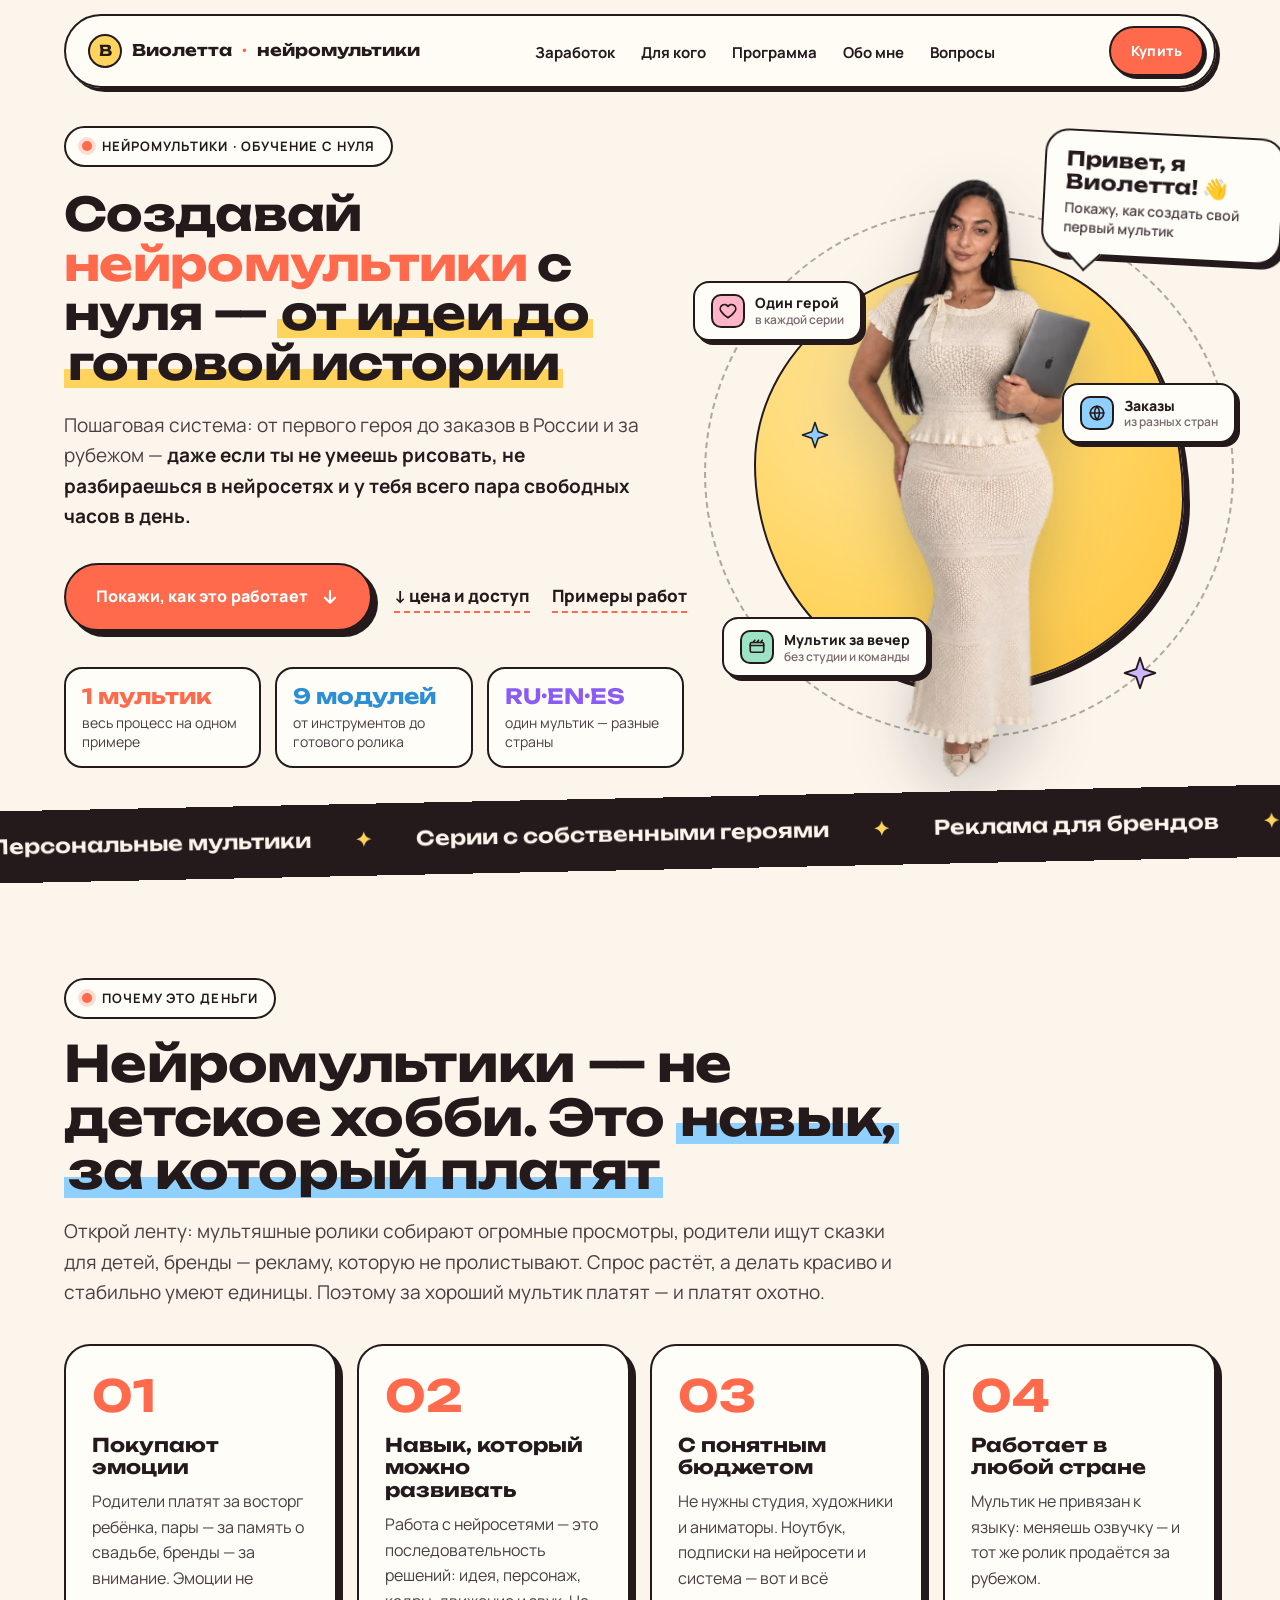
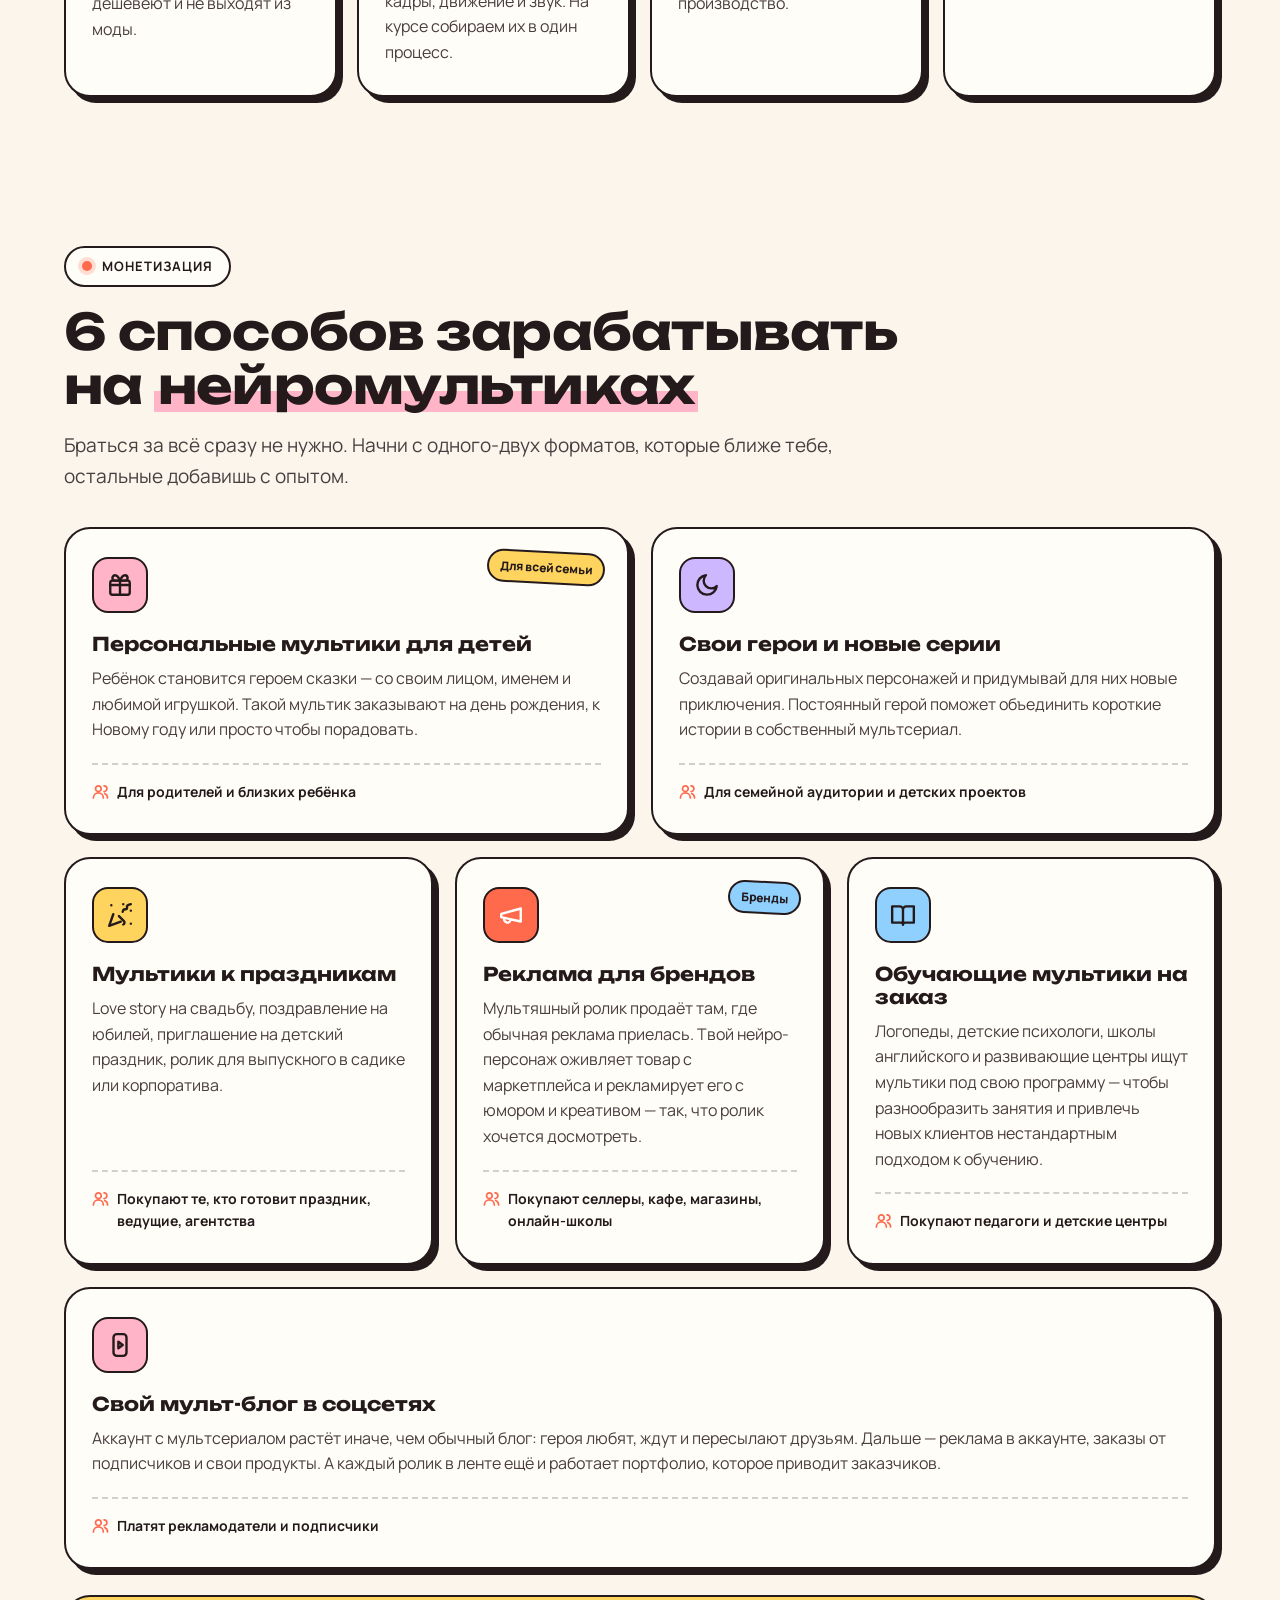
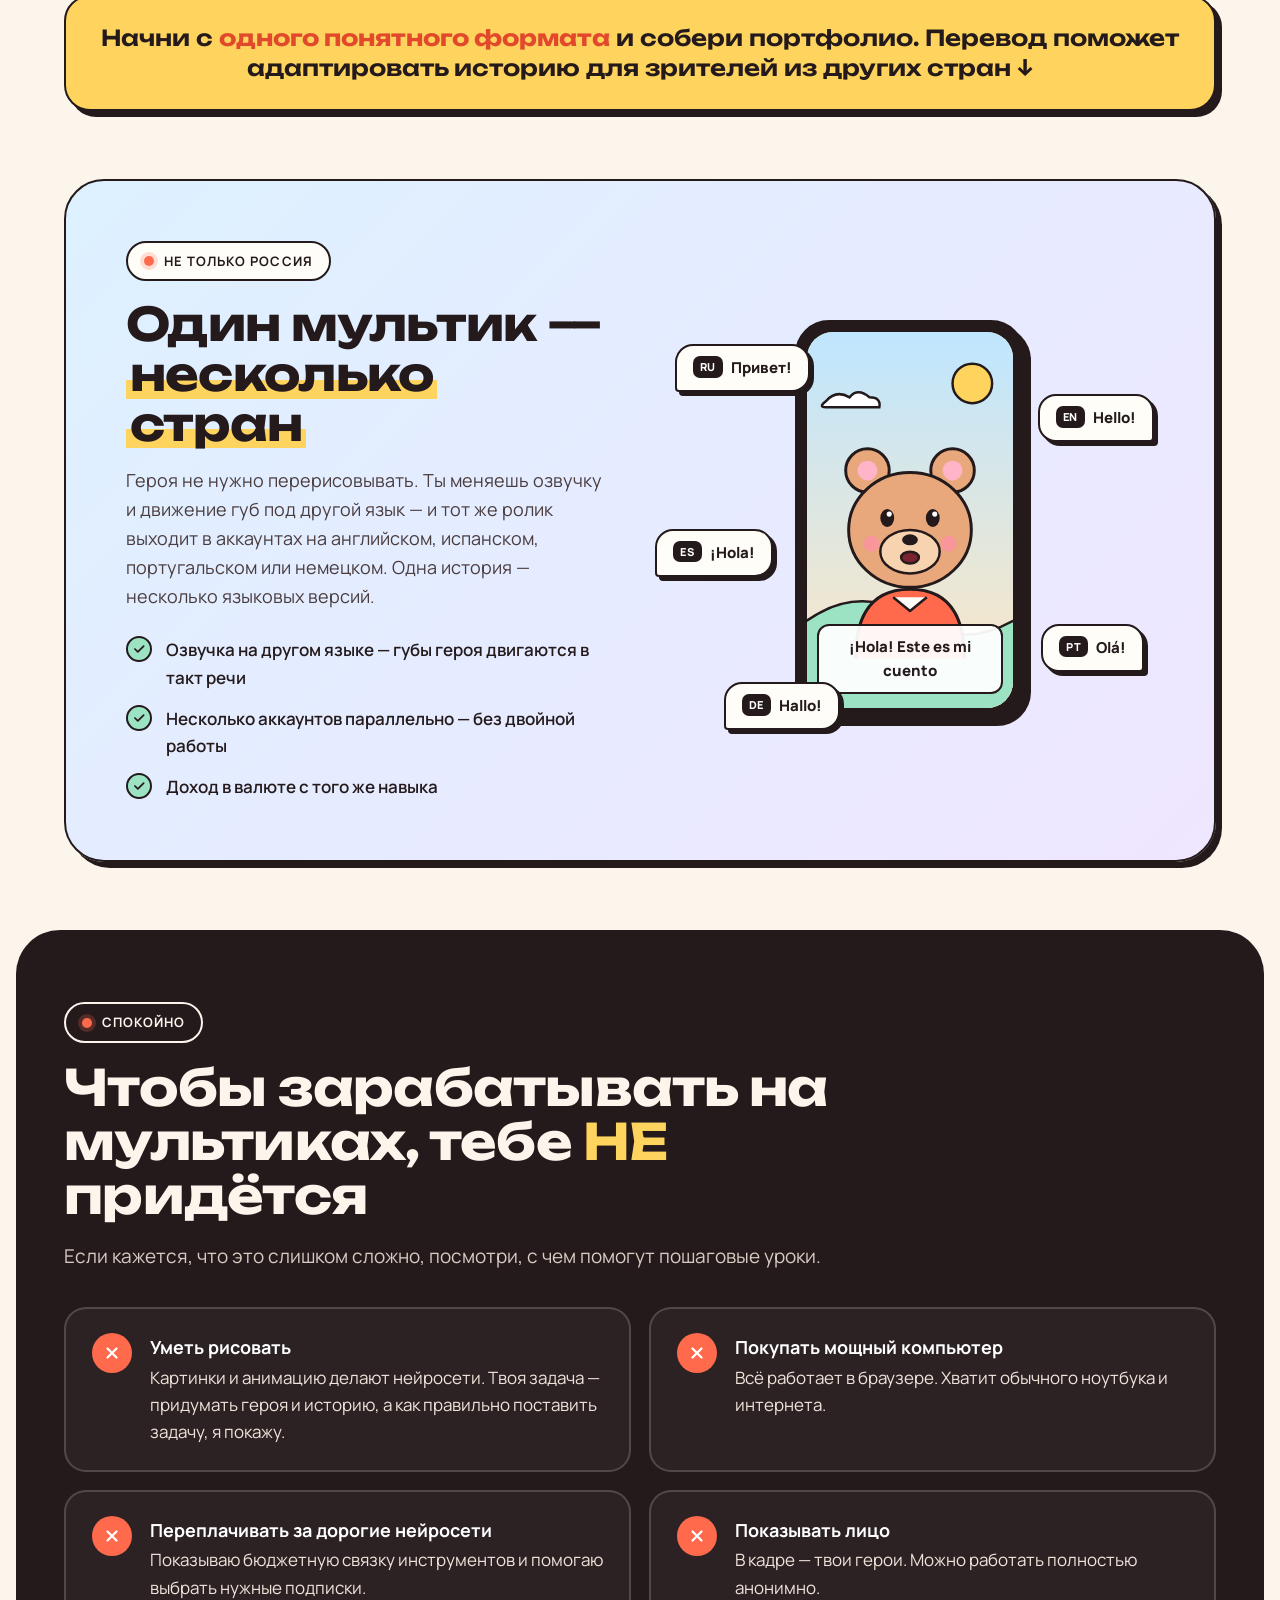
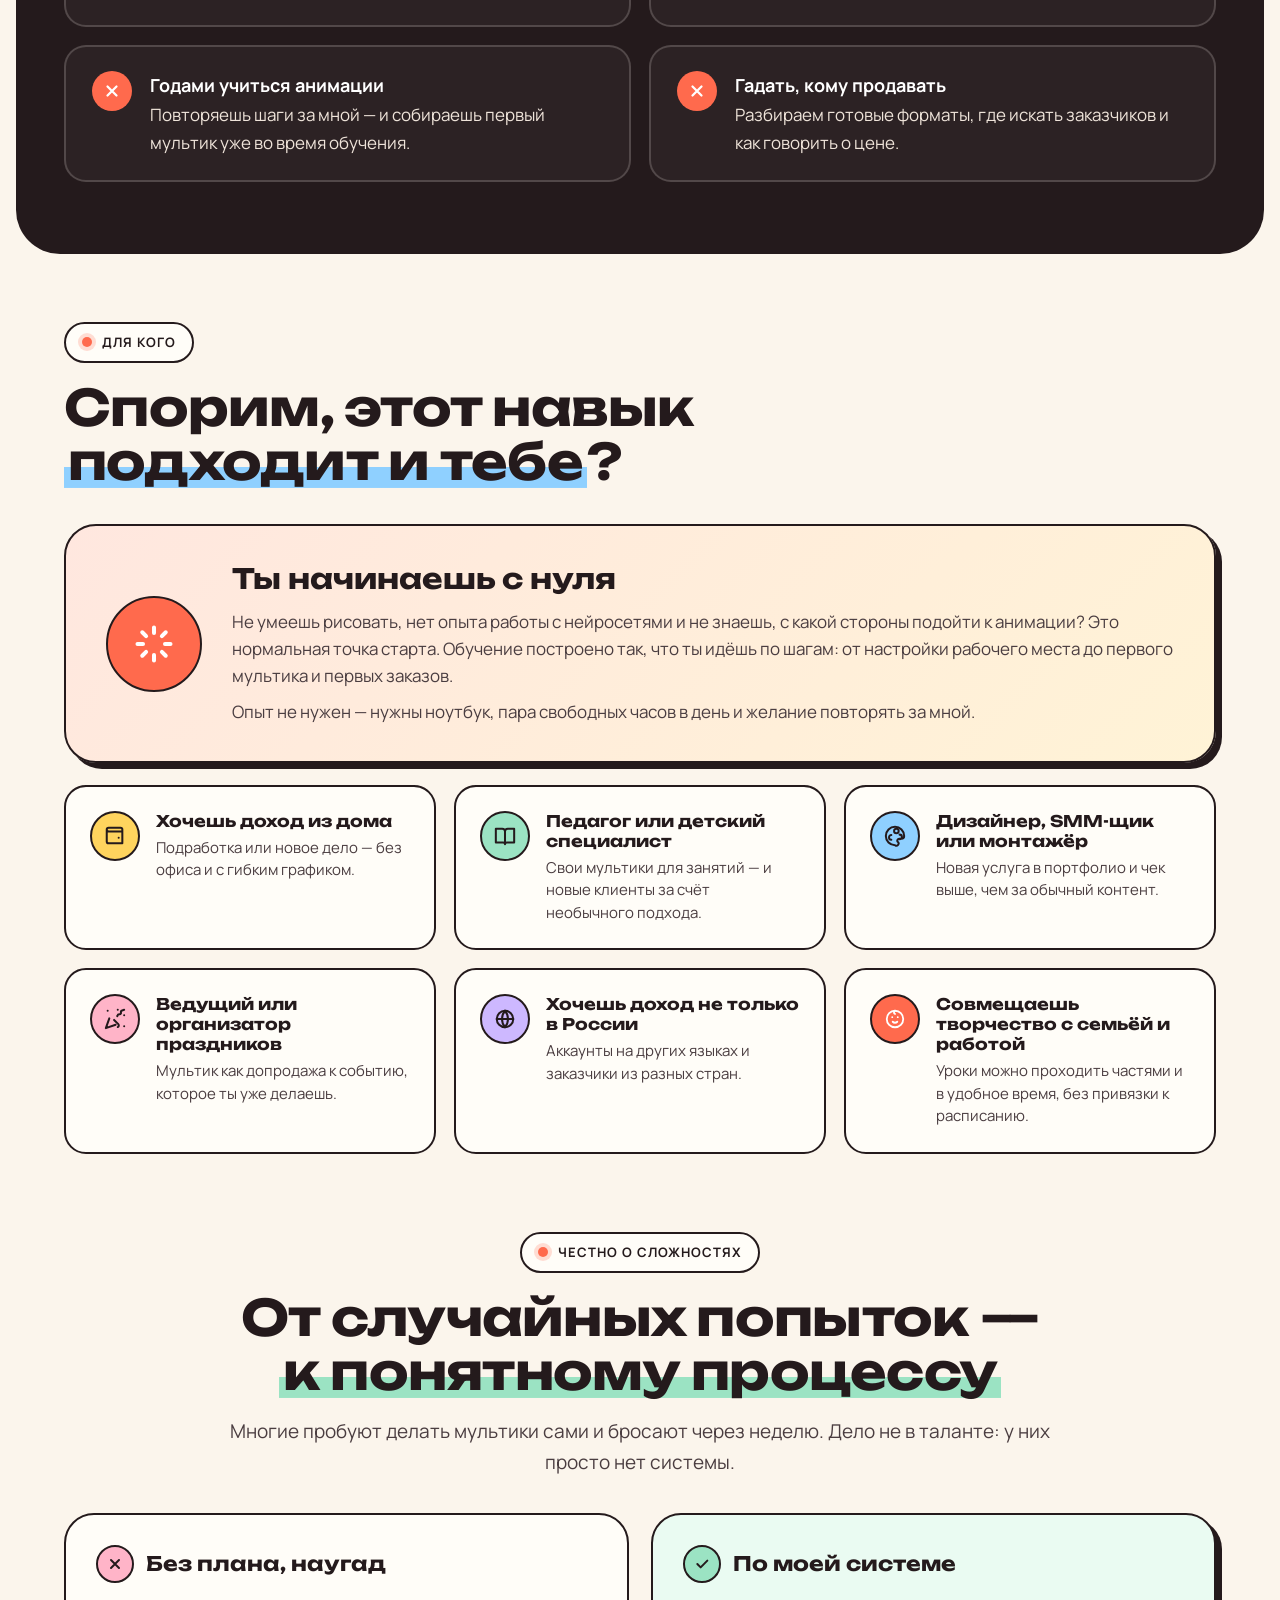
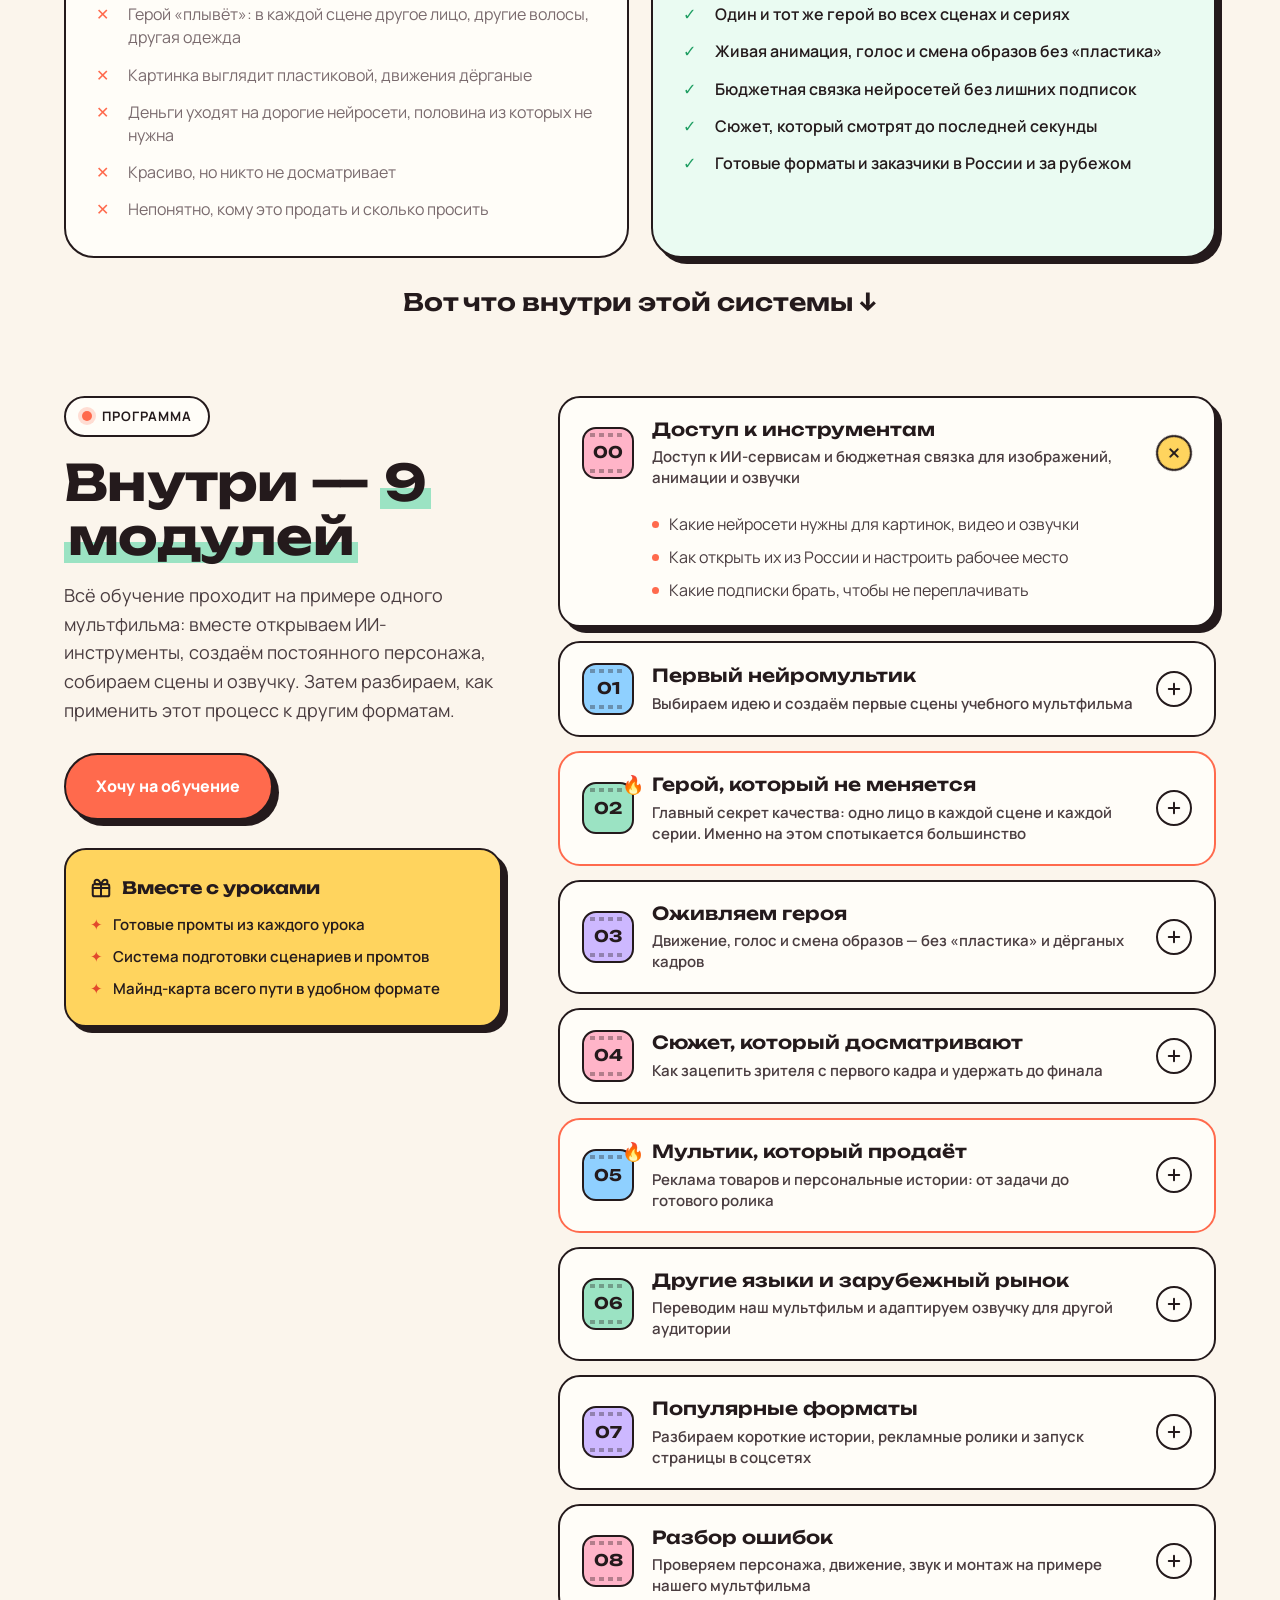
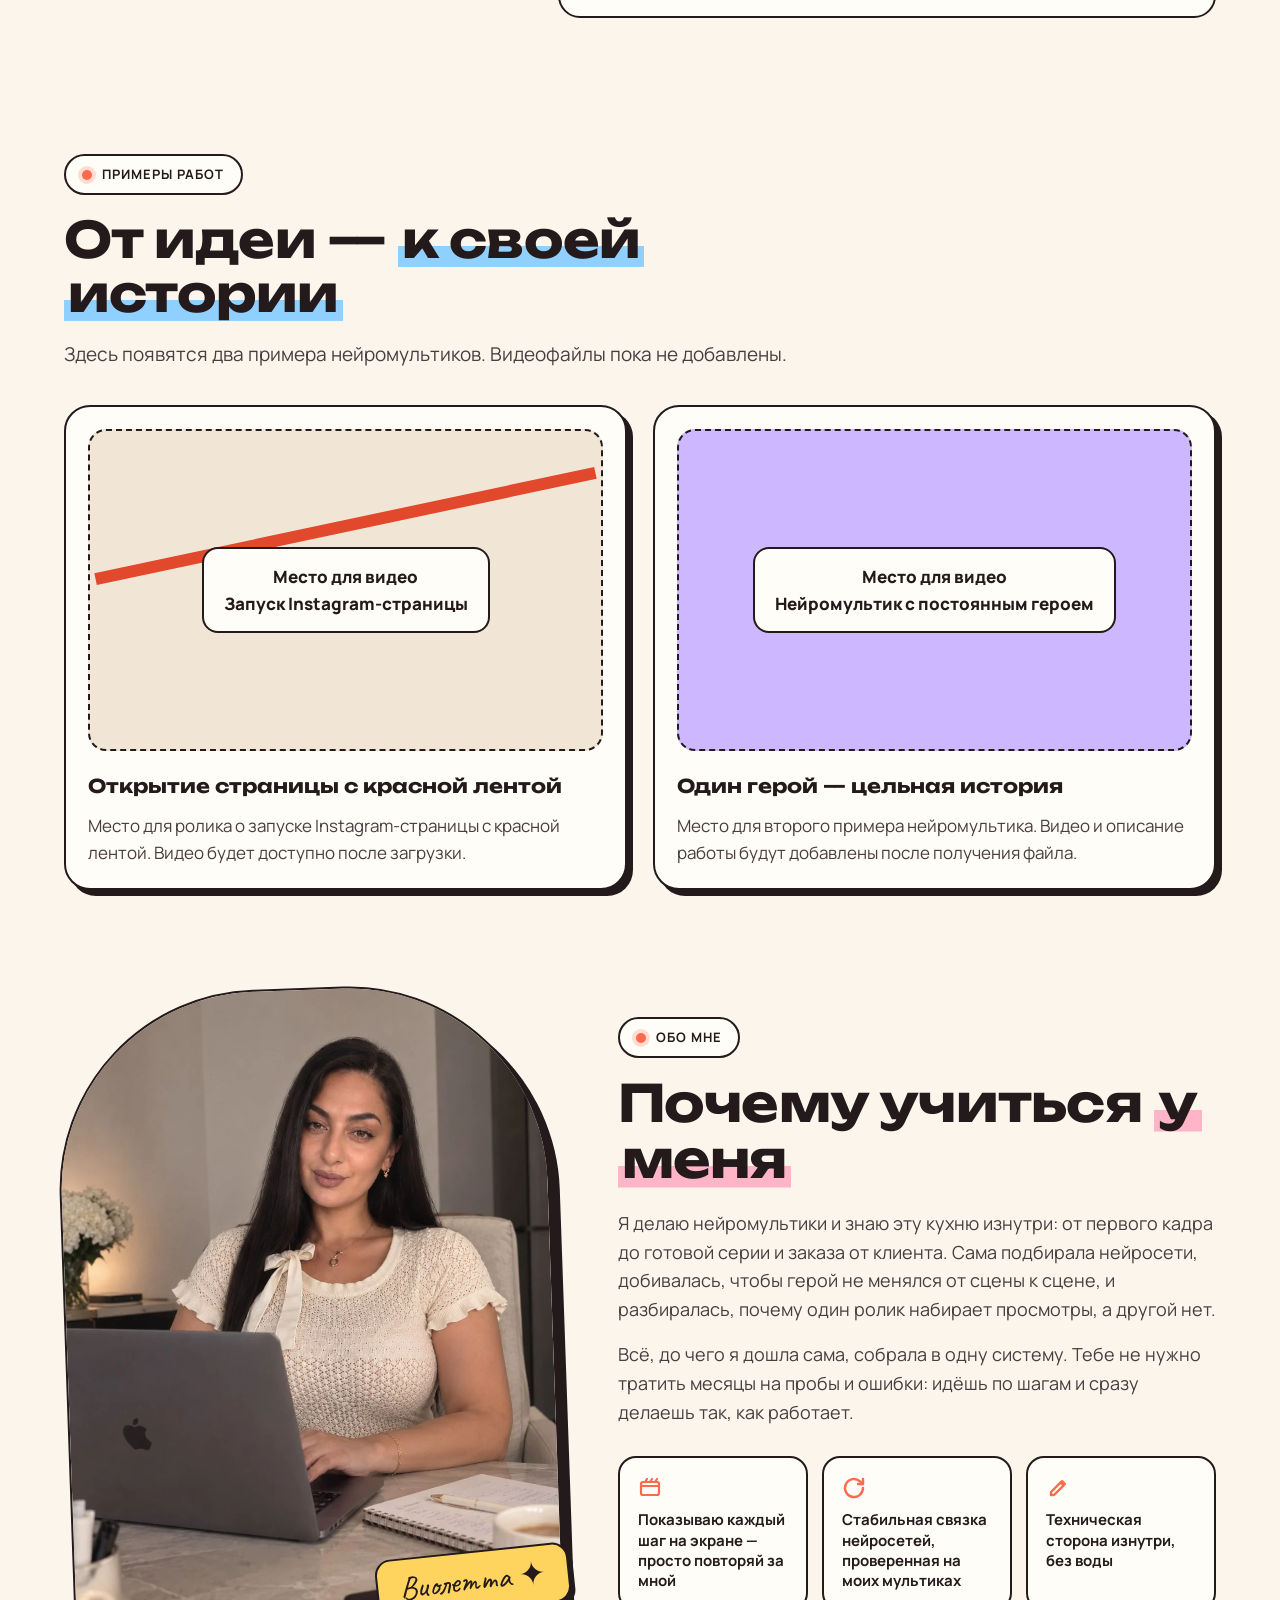
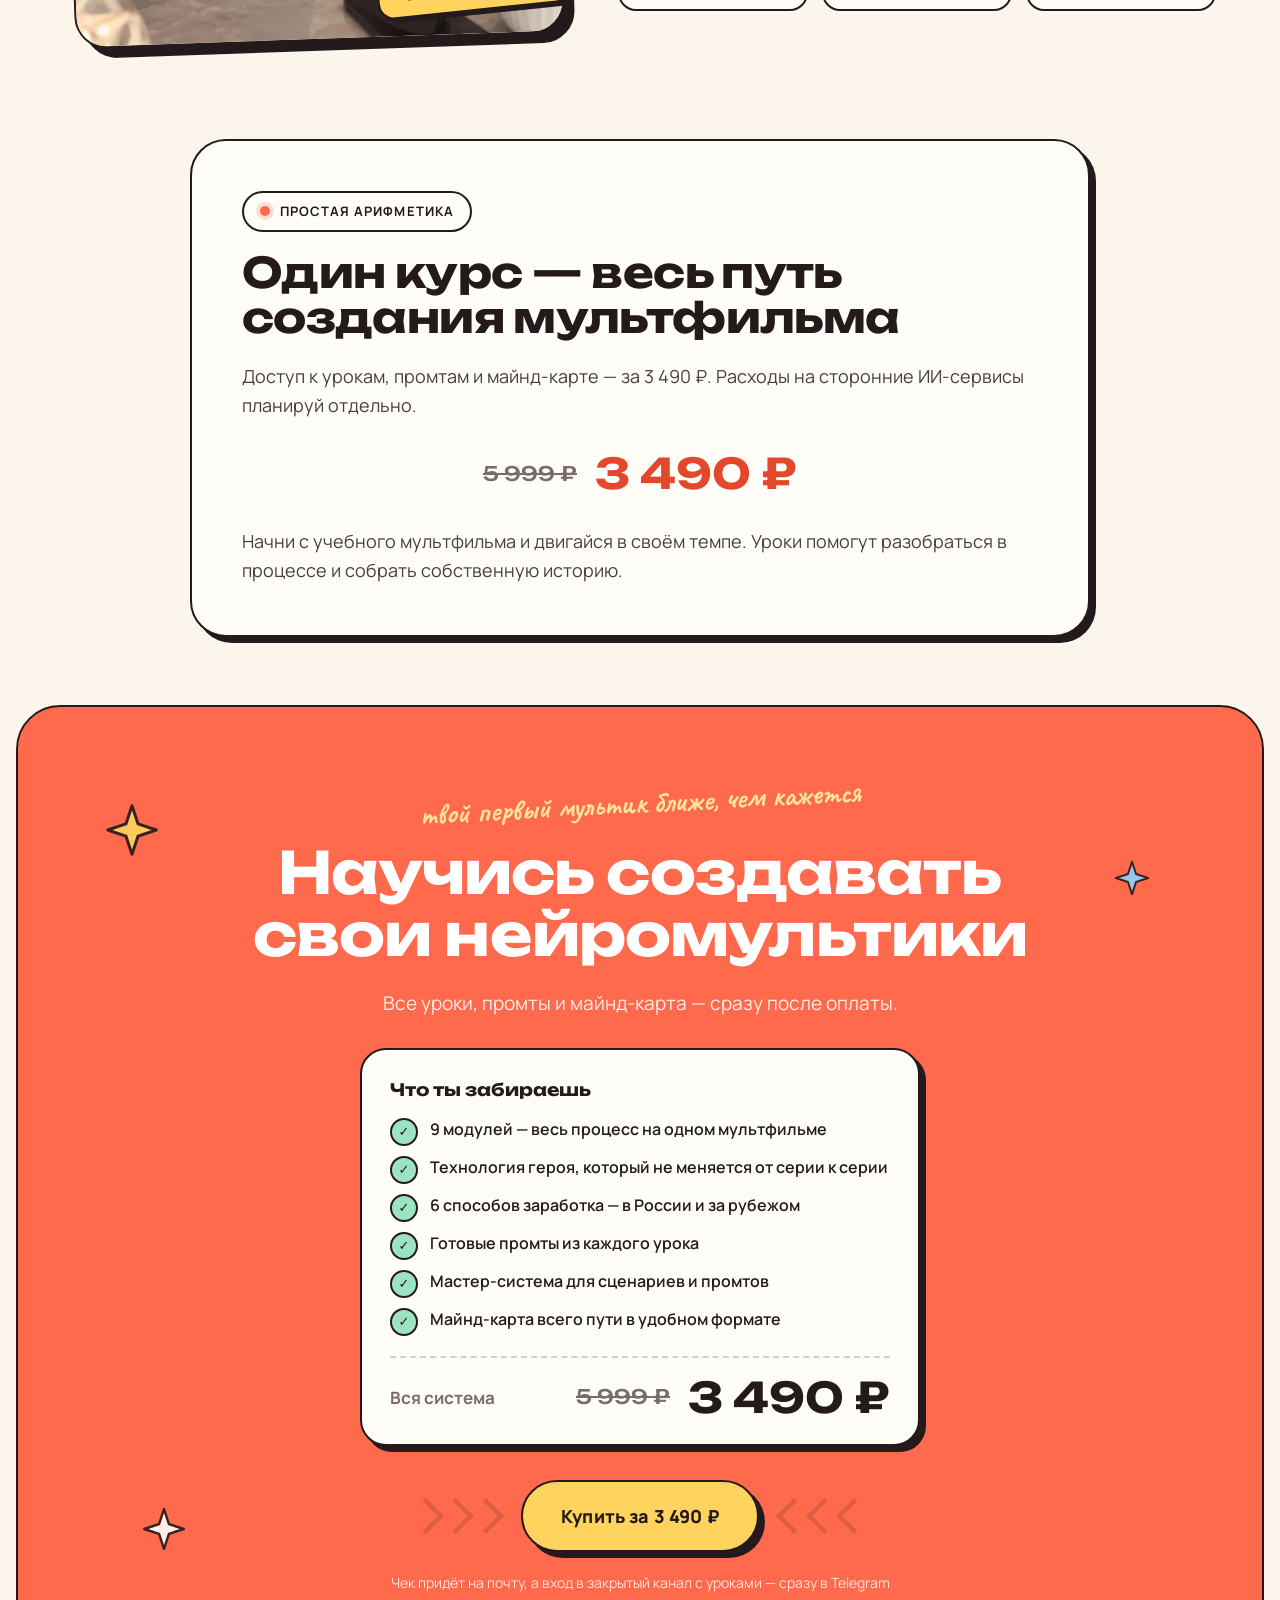
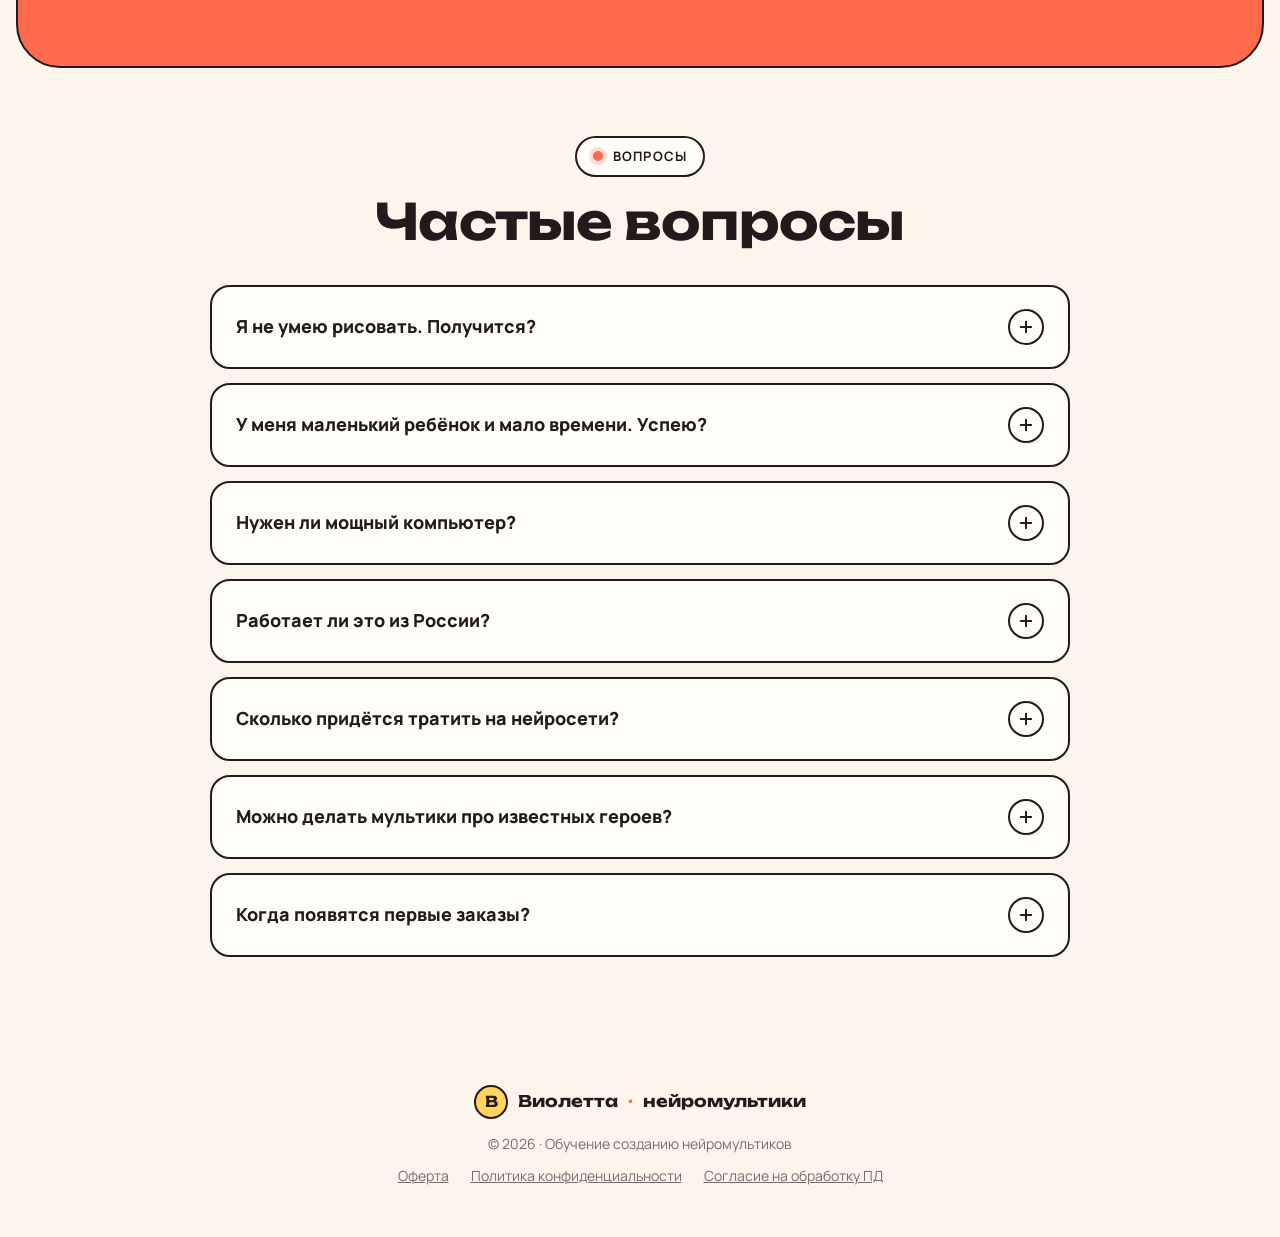
==== commit 8c4ae121: "Complete site assets, update course content and pricing" ====
--- a/index.html
+++ b/index.html
@@ -5,9 +5,9 @@
 <meta name="viewport" content="width=device-width, initial-scale=1">
 <script>document.documentElement.classList.add('js')</script>
 <title>Нейромультики с Виолеттой — обучение созданию AI-мультфильмов</title>
-<meta name="description" content="Пошаговая система: как научиться делать нейромультики и выйти на доход от 5 000 ₽ в день — на заказах в России и за рубежом.">
+<meta name="description" content="Создание нейромультиков с нуля: ИИ-инструменты, постоянный персонаж, анимация и перевод на другие языки. Обучение на примере одного мультфильма.">
 <meta property="og:title" content="Нейромультики с Виолеттой">
-<meta property="og:description" content="Как научиться делать нейромультики и выйти на доход от 5 000 ₽ в день.">
+<meta property="og:description" content="Научись создавать нейромультики с нуля: от первого героя до готового ролика.">
 <meta property="og:image" content="img/violetta-desk.webp">
 <link rel="icon" href="favicon.ico" sizes="any">
 <link rel="icon" type="image/png" sizes="32x32" href="img/favicon-32.png">
@@ -410,6 +410,20 @@
   *,*::before,*::after{animation:none!important;transition:none!important}
   .js .rv{opacity:1;transform:none}
 }
+
+/* Цены и примеры работ */
+.price-pair{display:flex;align-items:center;justify-content:center;flex-wrap:wrap;gap:10px 18px;margin:20px 0;font-family:Unbounded,sans-serif}
+.price-pair del{font-size:20px;color:var(--muted);font-weight:500;text-decoration-thickness:2px}
+.price-pair strong{font-size:clamp(28px,5vw,42px);color:var(--coral-deep)}
+.get__price{flex-wrap:wrap}.get__price .price-pair{margin:0}.pay__price.price-pair{gap:10px}.pay__price strong{font-size:32px}
+.examples{display:grid;grid-template-columns:repeat(2,minmax(0,1fr));gap:26px}
+.example{padding:22px;border:var(--line);border-radius:var(--r);background:var(--paper);box-shadow:var(--pop)}
+.example__screen{aspect-ratio:16/10;display:grid;place-items:center;text-align:center;padding:26px;border:2px dashed var(--ink);border-radius:18px;background:var(--lilac);margin-bottom:22px}
+.example__screen--ribbon{background:var(--sand);position:relative;overflow:hidden}
+.example__ribbon{width:100%;height:12px;background:var(--coral-deep);transform:rotate(-12deg);position:absolute;top:28%;left:0}
+.example__screen span{position:relative;background:var(--paper);border:var(--line);border-radius:16px;padding:14px 20px;font-weight:800}
+.example h3{font-family:Unbounded,sans-serif;font-size:19px;line-height:1.4;margin-bottom:12px}.example p{color:var(--ink-2)}
+@media(max-width:700px){.examples{grid-template-columns:1fr}.example{padding:18px}.get__price{justify-content:center}.price-pair del{font-size:18px}}
 </style>
 </head>
 <body>
@@ -465,15 +479,15 @@
   <div class="wrap hero__grid">
     <div class="hero__text">
       <span class="eyebrow rv"><i></i>Нейромультики · обучение с нуля</span>
-      <h1 class="h rv" style="--d:.08s">Как научиться делать <em>нейромультики</em> и выйти на доход <span class="mk">от 5 000 ₽ в день</span></h1>
+      <h1 class="h rv" style="--d:.08s">Создавай <em>нейромультики</em> с нуля — <span class="mk">от идеи до готовой истории</span></h1>
       <p class="hero__sub rv" style="--d:.16s">Пошаговая система: от первого героя до заказов в России и за рубежом — <b>даже если ты не умеешь рисовать, не разбираешься в нейросетях и у тебя всего пара свободных часов в день.</b></p>
       <div class="hero__cta rv" style="--d:.24s">
         <a class="btn" href="#pochemu">Покажи, как это работает <svg><use href="#i-down"/></svg></a>
-        <a class="hero__price" href="#kupit" data-cta>↓ цена и доступ</a>
+        <a class="hero__price" href="#kupit" data-cta>↓ цена и доступ</a><a class="hero__price" href="#primery">Примеры работ</a>
       </div>
       <div class="facts rv" style="--d:.32s">
-        <div class="fact"><b>от 5 000 ₽</b><span>в день на заказах</span></div>
-        <div class="fact"><b>9 модулей</b><span>от нуля до первых денег</span></div>
+        <div class="fact"><b>1 мультик</b><span>весь процесс на одном примере</span></div>
+        <div class="fact"><b>9 модулей</b><span>от инструментов до готового ролика</span></div>
         <div class="fact"><b>RU·EN·ES</b><span>один мультик — разные страны</span></div>
       </div>
     </div>
@@ -482,7 +496,7 @@
       <div class="stage__ring" aria-hidden="true"></div>
       <div class="stage__blob" aria-hidden="true"></div>
       <img class="stage__girl" src="img/violetta-full.webp" alt="Виолетта">
-      <div class="say"><b>Привет, я Виолетта! 👋</b><span>Научу делать мультики, за которые платят</span></div>
+      <div class="say"><b>Привет, я Виолетта! 👋</b><span>Покажу, как создать свой первый мультик</span></div>
       <div class="sticker s1" aria-hidden="true"><i><svg><use href="#i-heart"/></svg></i><span>Один герой<small>в каждой серии</small></span></div>
       <div class="sticker s2" aria-hidden="true"><i><svg><use href="#i-globe"/></svg></i><span>Заказы<small>из разных стран</small></span></div>
       <div class="sticker s3" aria-hidden="true"><i><svg><use href="#i-film"/></svg></i><span>Мультик за вечер<small>без студии и команды</small></span></div>
@@ -494,8 +508,8 @@
 
   <div class="marquee" aria-hidden="true">
     <div class="marquee__track">
-      <span>Персональные мультики</span><span>Новые серии любимых героев</span><span>Реклама для брендов</span><span>Мультик-поздравление</span><span>Love story мультиком</span><span>Мультсериал в Reels</span><span>Обучающие мультики</span><span>Аккаунты на разных языках</span>
-      <span>Персональные мультики</span><span>Новые серии любимых героев</span><span>Реклама для брендов</span><span>Мультик-поздравление</span><span>Love story мультиком</span><span>Мультсериал в Reels</span><span>Обучающие мультики</span><span>Аккаунты на разных языках</span>
+      <span>Персональные мультики</span><span>Серии с собственными героями</span><span>Реклама для брендов</span><span>Мультик-поздравление</span><span>Love story мультиком</span><span>Мультсериал в Reels</span><span>Обучающие мультики</span><span>Аккаунты на разных языках</span>
+      <span>Персональные мультики</span><span>Серии с собственными героями</span><span>Реклама для брендов</span><span>Мультик-поздравление</span><span>Love story мультиком</span><span>Мультсериал в Reels</span><span>Обучающие мультики</span><span>Аккаунты на разных языках</span>
     </div>
   </div>
 </section>
@@ -506,12 +520,12 @@
     <div class="sec__head rv">
       <span class="eyebrow"><i></i>Почему это деньги</span>
       <h2 class="h">Нейромультики — не детское хобби. Это <span class="mk sky">навык, за который платят</span></h2>
-      <p>Открой ленту: мультяшные ролики собирают огромные просмотры, мамы ищут сказки для детей, бренды — рекламу, которую не пролистывают. Спрос растёт, а делать красиво и стабильно умеют единицы. Поэтому за хороший мультик платят — и платят охотно.</p>
+      <p>Открой ленту: мультяшные ролики собирают огромные просмотры, родители ищут сказки для детей, бренды — рекламу, которую не пролистывают. Спрос растёт, а делать красиво и стабильно умеют единицы. Поэтому за хороший мультик платят — и платят охотно.</p>
     </div>
     <div class="why">
       <article class="card rv"><b class="n">01</b><h3>Покупают эмоции</h3><p>Родители платят за восторг ребёнка, пары — за память о свадьбе, бренды — за внимание. Эмоции не дешевеют и не выходят из моды.</p></article>
-      <article class="card rv" style="--d:.08s"><b class="n">02</b><h3>Спрос больше, чем мастеров</h3><p>Нейросетями пользуются многие, а получить из них настоящий мультик с живым героем умеют немногие. Кто умеет — того и выбирают.</p></article>
-      <article class="card rv" style="--d:.16s"><b class="n">03</b><h3>Почти без вложений</h3><p>Не нужны студия, художники и аниматоры. Ноутбук, подписки на нейросети и система — вот и всё производство.</p></article>
+      <article class="card rv" style="--d:.08s"><b class="n">02</b><h3>Навык, который можно развивать</h3><p>Работа с нейросетями — это последовательность решений: идея, персонаж, кадры, движение и звук. На курсе собираем их в один процесс.</p></article>
+      <article class="card rv" style="--d:.16s"><b class="n">03</b><h3>С понятным бюджетом</h3><p>Не нужны студия, художники и аниматоры. Ноутбук, подписки на нейросети и система — вот и всё производство.</p></article>
       <article class="card rv" style="--d:.24s"><b class="n">04</b><h3>Работает в любой стране</h3><p>Мультик не привязан к языку: меняешь озвучку — и тот же ролик продаётся за рубежом.</p></article>
     </div>
     <p class="bridge rv">Хорошо, платят. А <span>за что конкретно</span>? ↓</p>
@@ -527,14 +541,14 @@
       <p>Браться за всё сразу не нужно. Начни с одного-двух форматов, которые ближе тебе, остальные добавишь с опытом.</p>
     </div>
     <div class="money">
-      <article class="card wide rv"><span class="tag">Хит у мам</span><div class="ico bg-p"><svg><use href="#i-gift"/></svg></div><h3>Персональные мультики для детей</h3><p>Ребёнок становится героем сказки — со своим лицом, именем и любимой игрушкой. Такой мультик заказывают на день рождения, к Новому году или просто чтобы порадовать.</p><div class="who"><svg><use href="#i-people"/></svg>Покупают мамы, папы, бабушки, крёстные</div></article>
-      <article class="card wide rv" style="--d:.08s"><div class="ico bg-l"><svg><use href="#i-moon"/></svg></div><h3>Новые серии про любимых героев</h3><p>Маленькие фанаты пересмотрели любимый мультфильм до дыр и ждут продолжения. Ты создаёшь свои мультсериалы по мотивам известных мультиков — с собственными версиями героев: узнаваемых, но со своей внешностью. Ребёнок получает новые приключения, а родители с радостью за это платят.</p><div class="who"><svg><use href="#i-people"/></svg>Покупают родители детей — фанатов конкретных мультиков</div></article>
+      <article class="card wide rv"><span class="tag">Для всей семьи</span><div class="ico bg-p"><svg><use href="#i-gift"/></svg></div><h3>Персональные мультики для детей</h3><p>Ребёнок становится героем сказки — со своим лицом, именем и любимой игрушкой. Такой мультик заказывают на день рождения, к Новому году или просто чтобы порадовать.</p><div class="who"><svg><use href="#i-people"/></svg>Для родителей и близких ребёнка</div></article>
+      <article class="card wide rv" style="--d:.08s"><div class="ico bg-l"><svg><use href="#i-moon"/></svg></div><h3>Свои герои и новые серии</h3><p>Создавай оригинальных персонажей и придумывай для них новые приключения. Постоянный герой поможет объединить короткие истории в собственный мультсериал.</p><div class="who"><svg><use href="#i-people"/></svg>Для семейной аудитории и детских проектов</div></article>
       <article class="card rv"><div class="ico bg-b"><svg><use href="#i-party"/></svg></div><h3>Мультики к праздникам</h3><p>Love story на свадьбу, поздравление на юбилей, приглашение на детский праздник, ролик для выпускного в садике или корпоратива.</p><div class="who"><svg><use href="#i-people"/></svg>Покупают те, кто готовит праздник, ведущие, агентства</div></article>
       <article class="card rv" style="--d:.08s"><span class="tag" style="background:var(--sky)">Бренды</span><div class="ico bg-c"><svg><use href="#i-mega"/></svg></div><h3>Реклама для брендов</h3><p>Мультяшный ролик продаёт там, где обычная реклама приелась. Твой нейро-персонаж оживляет товар с маркетплейса и рекламирует его с юмором и креативом — так, что ролик хочется досмотреть.</p><div class="who"><svg><use href="#i-people"/></svg>Покупают селлеры, кафе, магазины, онлайн-школы</div></article>
       <article class="card rv" style="--d:.16s"><div class="ico bg-s"><svg><use href="#i-book"/></svg></div><h3>Обучающие мультики на заказ</h3><p>Логопеды, детские психологи, школы английского и развивающие центры ищут мультики под свою программу — чтобы разнообразить занятия и привлечь новых клиентов нестандартным подходом к обучению.</p><div class="who"><svg><use href="#i-people"/></svg>Покупают педагоги и детские центры</div></article>
       <article class="card full rv"><div class="ico bg-p"><svg><use href="#i-phone"/></svg></div><h3>Свой мульт-блог в соцсетях</h3><p>Аккаунт с мультсериалом растёт иначе, чем обычный блог: героя любят, ждут и пересылают друзьям. Дальше — реклама в аккаунте, заказы от подписчиков и свои продукты. А каждый ролик в ленте ещё и работает портфолио, которое приводит заказчиков.</p><div class="who"><svg><use href="#i-people"/></svg>Платят рекламодатели и подписчики</div></article>
     </div>
-    <div class="sum rv"><p>Одного-двух форматов хватает, чтобы выйти на <b>от 5 000 ₽ в день</b>. А если вести их ещё и на других языках, доход приходит не только из России ↓</p></div>
+    <div class="sum rv"><p>Начни с <b>одного понятного формата</b> и собери портфолио. Перевод поможет адаптировать историю для зрителей из других стран ↓</p></div>
   </div>
 </section>
 
@@ -545,7 +559,7 @@
       <div>
         <span class="eyebrow"><i></i>Не только Россия</span>
         <h2 class="h">Один мультик — <span class="mk">несколько стран</span></h2>
-        <p>Героя не нужно перерисовывать. Ты меняешь озвучку и движение губ под другой язык — и тот же ролик выходит в аккаунтах на английском, испанском, португальском или немецком. Одна работа — несколько источников дохода.</p>
+        <p>Героя не нужно перерисовывать. Ты меняешь озвучку и движение губ под другой язык — и тот же ролик выходит в аккаунтах на английском, испанском, португальском или немецком. Одна история — несколько языковых версий.</p>
         <ul class="ticks">
           <li><svg><use href="#i-check"/></svg>Озвучка на другом языке — губы героя двигаются в такт речи</li>
           <li><svg><use href="#i-check"/></svg>Несколько аккаунтов параллельно — без двойной работы</li>
@@ -591,12 +605,12 @@
     <div class="sec__head rv">
       <span class="eyebrow"><i></i>Спокойно</span>
       <h2 class="h">Чтобы зарабатывать на мультиках, тебе <span style="color:var(--butter)">НЕ</span> придётся</h2>
-      <p>Если в голове уже звучит «это не для меня» — вот от чего ты свободна с первого урока.</p>
+      <p>Если кажется, что это слишком сложно, посмотри, с чем помогут пошаговые уроки.</p>
     </div>
     <div class="nope">
       <div class="rv"><b><svg><use href="#i-x"/></svg></b><p><strong>Уметь рисовать</strong>Картинки и анимацию делают нейросети. Твоя задача — придумать героя и историю, а как правильно поставить задачу, я покажу.</p></div>
       <div class="rv" style="--d:.06s"><b><svg><use href="#i-x"/></svg></b><p><strong>Покупать мощный компьютер</strong>Всё работает в браузере. Хватит обычного ноутбука и интернета.</p></div>
-      <div class="rv" style="--d:.12s"><b><svg><use href="#i-x"/></svg></b><p><strong>Переплачивать за дорогие нейросети</strong>Даю связку, в которой генерация стоит копейки, — без лишних подписок.</p></div>
+      <div class="rv" style="--d:.12s"><b><svg><use href="#i-x"/></svg></b><p><strong>Переплачивать за дорогие нейросети</strong>Показываю бюджетную связку инструментов и помогаю выбрать нужные подписки.</p></div>
       <div class="rv" style="--d:.18s"><b><svg><use href="#i-x"/></svg></b><p><strong>Показывать лицо</strong>В кадре — твои герои. Можно работать полностью анонимно.</p></div>
       <div class="rv" style="--d:.24s"><b><svg><use href="#i-x"/></svg></b><p><strong>Годами учиться анимации</strong>Повторяешь шаги за мной — и собираешь первый мультик уже во время обучения.</p></div>
       <div class="rv" style="--d:.3s"><b><svg><use href="#i-x"/></svg></b><p><strong>Гадать, кому продавать</strong>Разбираем готовые форматы, где искать заказчиков и как говорить о цене.</p></div>
@@ -615,7 +629,7 @@
       <div class="ico"><svg><use href="#i-spark"/></svg></div>
       <div>
         <h3>Ты начинаешь с нуля</h3>
-        <p>Не умеешь рисовать, не работала с нейросетями и не знаешь, с какой стороны подойти к анимации? Это нормальная точка старта. Обучение построено так, что ты идёшь по шагам: от настройки рабочего места до первого мультика и первых заказов.</p>
+        <p>Не умеешь рисовать, нет опыта работы с нейросетями и не знаешь, с какой стороны подойти к анимации? Это нормальная точка старта. Обучение построено так, что ты идёшь по шагам: от настройки рабочего места до первого мультика и первых заказов.</p>
         <p>Опыт не нужен — нужны ноутбук, пара свободных часов в день и желание повторять за мной.</p>
       </div>
     </div>
@@ -625,7 +639,7 @@
       <div class="for__i rv" style="--d:.12s"><div class="ico bg-s"><svg><use href="#i-palette"/></svg></div><div><h4>Дизайнер, SMM-щик или монтажёр</h4><p>Новая услуга в портфолио и чек выше, чем за обычный контент.</p></div></div>
       <div class="for__i rv"><div class="ico bg-p"><svg><use href="#i-party"/></svg></div><div><h4>Ведущий или организатор праздников</h4><p>Мультик как допродажа к событию, которое ты уже делаешь.</p></div></div>
       <div class="for__i rv" style="--d:.06s"><div class="ico bg-l"><svg><use href="#i-globe"/></svg></div><div><h4>Хочешь доход не только в России</h4><p>Аккаунты на других языках и заказчики из разных стран.</p></div></div>
-      <div class="for__i rv" style="--d:.12s"><div class="ico bg-c"><svg><use href="#i-baby"/></svg></div><div><h4>Ты в декрете или скоро в него уйдёшь</h4><p>Своё дело из дома — в тихий час и вечером. А главные заказчицы — такие же мамы.</p></div></div>
+      <div class="for__i rv" style="--d:.12s"><div class="ico bg-c"><svg><use href="#i-baby"/></svg></div><div><h4>Совмещаешь творчество с семьёй и работой</h4><p>Уроки можно проходить частями и в удобное время, без привязки к расписанию.</p></div></div>
     </div>
   </div>
 </section>
@@ -635,12 +649,12 @@
   <div class="wrap">
     <div class="sec__head center rv">
       <span class="eyebrow"><i></i>Честно о сложностях</span>
-      <h2 class="h">Почему у большинства не получается — <span class="mk mint">а у тебя получится</span></h2>
+      <h2 class="h">От случайных попыток — <span class="mk mint">к понятному процессу</span></h2>
       <p>Многие пробуют делать мультики сами и бросают через неделю. Дело не в таланте: у них просто нет системы.</p>
     </div>
     <div class="vs">
       <div class="vs__col bad rv">
-        <h3><i><svg><use href="#i-x"/></svg></i>Сама, наугад</h3>
+        <h3><i><svg><use href="#i-x"/></svg></i>Без плана, наугад</h3>
         <ul>
           <li>Герой «плывёт»: в каждой сцене другое лицо, другие волосы, другая одежда</li>
           <li>Картинка выглядит пластиковой, движения дёрганые</li>
@@ -654,7 +668,7 @@
         <ul>
           <li>Один и тот же герой во всех сценах и сериях</li>
           <li>Живая анимация, голос и смена образов без «пластика»</li>
-          <li>Связка нейросетей, где генерация стоит копейки</li>
+          <li>Бюджетная связка нейросетей без лишних подписок</li>
           <li>Сюжет, который смотрят до последней секунды</li>
           <li>Готовые форматы и заказчики в России и за рубежом</li>
         </ul>
@@ -670,22 +684,22 @@
     <div class="prog__side rv">
       <span class="eyebrow"><i></i>Программа</span>
       <h2 class="h">Внутри — <span class="mk mint">9 модулей</span></h2>
-      <p>Не теория про нейросети, а связка «открыла — повторила — получила мультик». От пустого экрана до первых заказов, шаг за шагом.</p>
+      <p>Всё обучение проходит на примере одного мультфильма: вместе открываем ИИ-инструменты, создаём постоянного персонажа, собираем сцены и озвучку. Затем разбираем, как применить этот процесс к другим форматам.</p>
       <a class="btn" href="#" data-cta>Хочу на обучение</a>
       <div class="bonus">
         <h4><svg><use href="#i-gift"/></svg>Вместе с уроками</h4>
         <ul>
           <li>Готовые промты из каждого урока</li>
-          <li>Мастер-система: сценарии и промты за минуты</li>
+          <li>Система подготовки сценариев и промтов</li>
           <li>Майнд-карта всего пути в удобном формате</li>
         </ul>
       </div>
     </div>
 
     <div class="mods">
-      <details class="mod rv" open><summary><span class="mod__n">00</span><h3>Доступ к инструментам<small>Связка, в которой генерация стоит копейки, — пока другие переплачивают за дорогие сервисы</small></h3><span class="plus"><svg><use href="#i-plus"/></svg></span></summary>
+      <details class="mod rv" open><summary><span class="mod__n">00</span><h3>Доступ к инструментам<small>Доступ к ИИ-сервисам и бюджетная связка для изображений, анимации и озвучки</small></h3><span class="plus"><svg><use href="#i-plus"/></svg></span></summary>
         <div class="mod__body"><ul><li>Какие нейросети нужны для картинок, видео и озвучки</li><li>Как открыть их из России и настроить рабочее место</li><li>Какие подписки брать, чтобы не переплачивать</li></ul></div></details>
-      <details class="mod rv"><summary><span class="mod__n">01</span><h3>Первый нейромультик<small>Почему одни ролики набирают огромные просмотры, а другие тонут — и как сразу попасть в первые</small></h3><span class="plus"><svg><use href="#i-plus"/></svg></span></summary>
+      <details class="mod rv"><summary><span class="mod__n">01</span><h3>Первый нейромультик<small>Выбираем идею и создаём первые сцены учебного мультфильма</small></h3><span class="plus"><svg><use href="#i-plus"/></svg></span></summary>
         <div class="mod__body"><ul><li>Что отличает качественный мультик от «нейро-каши»</li><li>Стиль и настроение: каким будет твой мир</li><li>Твой первый герой и первая сцена</li></ul></div></details>
       <details class="mod mod--fire rv"><summary><span class="mod__n">02</span><h3>Герой, который не меняется<small>Главный секрет качества: одно лицо в каждой сцене и каждой серии. Именно на этом спотыкается большинство</small></h3><span class="plus"><svg><use href="#i-plus"/></svg></span></summary>
         <div class="mod__body"><ul><li>Лист персонажа и референсы — основа всей серии</li><li>Промты, при которых лицо, причёска и одежда остаются теми же</li><li>Как вести одного героя через десятки серий</li></ul></div></details>
@@ -693,14 +707,37 @@
         <div class="mod__body"><ul><li>Анимация, которая выглядит живой</li><li>Голос и озвучка: герой говорит естественно</li><li>Переодевания и новые локации без потери персонажа</li></ul></div></details>
       <details class="mod rv"><summary><span class="mod__n">04</span><h3>Сюжет, который досматривают<small>Как зацепить зрителя с первого кадра и удержать до финала</small></h3><span class="plus"><svg><use href="#i-plus"/></svg></span></summary>
         <div class="mod__body"><ul><li>Сценарий серии по готовой системе</li><li>Начало, после которого ролик не пролистывают</li><li>Как из отдельных сцен собрать историю, которую ждут</li></ul></div></details>
-      <details class="mod mod--fire rv"><summary><span class="mod__n">05</span><h3>Мультик, который продаёт<small>Заказы от мам и брендов: как упаковать услугу и назвать цену без стеснения</small></h3><span class="plus"><svg><use href="#i-plus"/></svg></span></summary>
+      <details class="mod mod--fire rv"><summary><span class="mod__n">05</span><h3>Мультик, который продаёт<small>Реклама товаров и персональные истории: от задачи до готового ролика</small></h3><span class="plus"><svg><use href="#i-plus"/></svg></span></summary>
         <div class="mod__body"><ul><li>Персональный мультик под заказ: от фото ребёнка до готовой сказки</li><li>Встраиваем реальный товар в мультик — формат, за который платят бренды</li><li>Где искать заказчиков и как говорить о цене</li></ul></div></details>
-      <details class="mod rv"><summary><span class="mod__n">06</span><h3>Другие языки и зарубежный рынок<small>Один мультик — аккаунты в разных странах и доход в валюте</small></h3><span class="plus"><svg><use href="#i-plus"/></svg></span></summary>
+      <details class="mod rv"><summary><span class="mod__n">06</span><h3>Другие языки и зарубежный рынок<small>Переводим наш мультфильм и адаптируем озвучку для другой аудитории</small></h3><span class="plus"><svg><use href="#i-plus"/></svg></span></summary>
         <div class="mod__body"><ul><li>Озвучка на другом языке и движение губ под новую речь</li><li>Несколько аккаунтов на разных языках параллельно</li><li>Как выйти на заказчиков за пределами России</li></ul></div></details>
-      <details class="mod rv"><summary><span class="mod__n">07</span><h3>Форматы, которые уже залетают<small>Как находить чужие хиты и делать свои ещё лучше — чтобы идеи не заканчивались</small></h3><span class="plus"><svg><use href="#i-plus"/></svg></span></summary>
-        <div class="mod__body"><ul><li>Как находить сильных конкурентов в своей теме</li><li>Как разбирать чужие хиты и забирать работающие форматы</li><li>Чтобы никогда не сидеть с вопросом «о чём снять серию»</li></ul></div></details>
-      <details class="mod rv"><summary><span class="mod__n">08</span><h3>Разбор ошибок<small>Ошибки, на которых новички теряют недели, — чтобы ты их не повторяла</small></h3><span class="plus"><svg><use href="#i-plus"/></svg></span></summary>
+      <details class="mod rv"><summary><span class="mod__n">07</span><h3>Популярные форматы<small>Разбираем короткие истории, рекламные ролики и запуск страницы в соцсетях</small></h3><span class="plus"><svg><use href="#i-plus"/></svg></span></summary>
+        <div class="mod__body"><ul><li>Как находить сильных конкурентов в своей теме</li><li>Как анализировать популярные ролики и создавать собственные идеи</li><li>Чтобы никогда не сидеть с вопросом «о чём снять серию»</li></ul></div></details>
+      <details class="mod rv"><summary><span class="mod__n">08</span><h3>Разбор ошибок<small>Проверяем персонажа, движение, звук и монтаж на примере нашего мультфильма</small></h3><span class="plus"><svg><use href="#i-plus"/></svg></span></summary>
         <div class="mod__body"><ul><li>Самые частые ошибки на реальных примерах</li><li>Как увидеть их до публикации и исправить</li></ul></div></details>
+    </div>
+  </div>
+</section>
+
+<!-- Примеры: видео будут добавлены после получения файлов -->
+<section class="sec" id="primery">
+  <div class="wrap">
+    <div class="sec__head rv">
+      <span class="eyebrow"><i></i>Примеры работ</span>
+      <h2 class="h">От идеи — <span class="mk sky">к своей истории</span></h2>
+      <p>Здесь появятся два примера нейромультиков. Видеофайлы пока не добавлены.</p>
+    </div>
+    <div class="examples">
+      <article class="example rv">
+        <div class="example__screen example__screen--ribbon"><div class="example__ribbon" aria-hidden="true"></div><span>Место для видео<br>Запуск Instagram-страницы</span></div>
+        <h3>Открытие страницы с красной лентой</h3>
+        <p>Место для ролика о запуске Instagram-страницы с красной лентой. Видео будет доступно после загрузки.</p>
+      </article>
+      <article class="example rv">
+        <div class="example__screen"><span>Место для видео<br>Нейромультик с постоянным героем</span></div>
+        <h3>Один герой — цельная история</h3>
+        <p>Место для второго примера нейромультика. Видео и описание работы будут добавлены после получения файла.</p>
+      </article>
     </div>
   </div>
 </section>
@@ -731,14 +768,10 @@
   <div class="wrap">
     <div class="honest rv">
       <span class="eyebrow"><i></i>Простая арифметика</span>
-      <h2 class="h">Обучение стоит меньше одного дня работы</h2>
-      <p>Работа на заказах может приносить от 5 000 ₽ в день. А моя система обучения стоит 3 490 ₽.</p>
-      <div class="calc">
-        <div><b>от 5 000 ₽</b><span>один день на заказах</span></div>
-        <i>&gt;</i>
-        <div><b>3 490 ₽</b><span>вся система обучения</span></div>
-      </div>
-      <p>Я специально сделала цену доступной: чтобы ты могла начать прямо сейчас, без долгих сборов, сделать первые мультики и своими глазами увидеть, что навык работает.</p>
+      <h2 class="h">Один курс — весь путь создания мультфильма</h2>
+      <p>Доступ к урокам, промтам и майнд-карте — за 3 490 ₽. Расходы на сторонние ИИ-сервисы планируй отдельно.</p>
+      <div class="price-pair"><del aria-label="Старая цена">5 999 ₽</del><strong aria-label="Действующая цена">3 490 ₽</strong></div>
+      <p>Начни с учебного мультфильма и двигайся в своём темпе. Уроки помогут разобраться в процессе и собрать собственную историю.</p>
     </div>
   </div>
 </section>
@@ -749,19 +782,19 @@
   <svg class="doodle d-star" style="right:9%;top:16%;animation-delay:-1.2s" width="36" height="36" fill="#8FD0FF"><use href="#star"/></svg>
   <svg class="doodle d-star" style="left:10%;bottom:12%;animation-delay:-2.2s" width="44" height="44" fill="#FFFDF8"><use href="#star"/></svg>
   <span class="hand cta__note">твой первый мультик ближе, чем кажется</span>
-  <h2 class="h">Научись делать нейромультики, за которые платят</h2>
+  <h2 class="h">Научись создавать свои нейромультики</h2>
   <p>Все уроки, промты и майнд-карта — сразу после оплаты.</p>
   <div class="get">
     <h4>Что ты забираешь</h4>
     <ul>
-      <li>9 модулей — от настройки до первых заказов</li>
+      <li>9 модулей — весь процесс на одном мультфильме</li>
       <li>Технология героя, который не меняется от серии к серии</li>
       <li>6 способов заработка — в России и за рубежом</li>
       <li>Готовые промты из каждого урока</li>
       <li>Мастер-система для сценариев и промтов</li>
       <li>Майнд-карта всего пути в удобном формате</li>
     </ul>
-    <div class="get__price"><span>Вся система</span><b>3 490 ₽</b></div>
+    <div class="get__price"><span>Вся система</span><div class="price-pair"><del aria-label="Старая цена">5 999 ₽</del><b aria-label="Действующая цена">3 490 ₽</b></div></div>
   </div>
   <div class="buy">
     <span class="arr arr--l" aria-hidden="true"><i></i><i></i><i></i></span>
@@ -780,7 +813,7 @@
     </div>
     <div class="faq">
       <details class="rv"><summary>Я не умею рисовать. Получится?<span class="plus"><svg><use href="#i-plus"/></svg></span></summary><p>Да. Рисовать не нужно — картинки и анимацию делают нейросети. Твоя задача — придумать героя и историю и правильно поставить задачу. Этому и учу.</p></details>
-      <details class="rv"><summary>У меня маленький ребёнок и мало времени. Успею?<span class="plus"><svg><use href="#i-plus"/></svg></span></summary><p>Да. Уроки можно смотреть когда удобно и в своём темпе: в тихий час, вечером, по частям. Когда герой и система готовы, короткая серия для соцсетей собирается за вечер.</p></details>
+      <details class="rv"><summary>У меня маленький ребёнок и мало времени. Успею?<span class="plus"><svg><use href="#i-plus"/></svg></span></summary><p>Да. Уроки можно смотреть когда удобно и в своём темпе: в тихий час, вечером, по частям. К каждому этапу можно возвращаться и повторять его в своём темпе.</p></details>
       <details class="rv"><summary>Нужен ли мощный компьютер?<span class="plus"><svg><use href="#i-plus"/></svg></span></summary><p>Нет. Всё работает в браузере, хватит обычного ноутбука и стабильного интернета.</p></details>
       <details class="rv"><summary>Работает ли это из России?<span class="plus"><svg><use href="#i-plus"/></svg></span></summary><p>Да. В первом же модуле показываю, как открыть нужные сервисы и настроить рабочее место.</p></details>
       <details class="rv"><summary>Сколько придётся тратить на нейросети?<span class="plus"><svg><use href="#i-plus"/></svg></span></summary><p>Покажу связку, в которой генерация обходится дёшево, и объясню, какие подписки действительно нужны, а за какие платить не стоит.</p></details>
@@ -804,14 +837,14 @@
   <div class="pay__box">
     <button class="pay__x" type="button" data-pay-close aria-label="Закрыть">×</button>
     <h3 id="pay-t">Оплата обучения</h3>
-    <div class="pay__price">3 490 ₽</div>
+    <div class="pay__price price-pair"><del aria-label="Старая цена">5 999 ₽</del><strong aria-label="Действующая цена">3 490 ₽</strong></div>
     <p>Оплата и доступ — через Telegram-бота: он пришлёт ссылку на оплату, а после оплаты сразу впустит в закрытый канал с уроками.</p>
     <form id="pay-form" novalidate>
       <p class="pay__hint" id="pay-hint">☝️ Поставь галочку согласия с офертой и обработкой данных, чтобы появилась возможность оплатить покупку</p>
       <label class="chk"><input type="checkbox" id="consent-pd"><span>Принимаю <a href="oferta.html" target="_blank" rel="noopener">оферту</a> и даю <a href="soglasie.html" target="_blank" rel="noopener">согласие на обработку персональных данных</a> в соответствии с <a href="politika.html" target="_blank" rel="noopener">политикой</a></span></label>
       <button class="btn" type="submit" id="pay-go" disabled>Перейти к оплате · 3 490 ₽</button>
     </form>
-    <div class="pay__note" id="pay-note">Оплата подключается — совсем скоро здесь можно будет купить обучение.</div>
+    <div class="pay__note" id="pay-note">Если переход к оплате недоступен, попробуй ещё раз позже.</div>
   </div>
 </div>
 
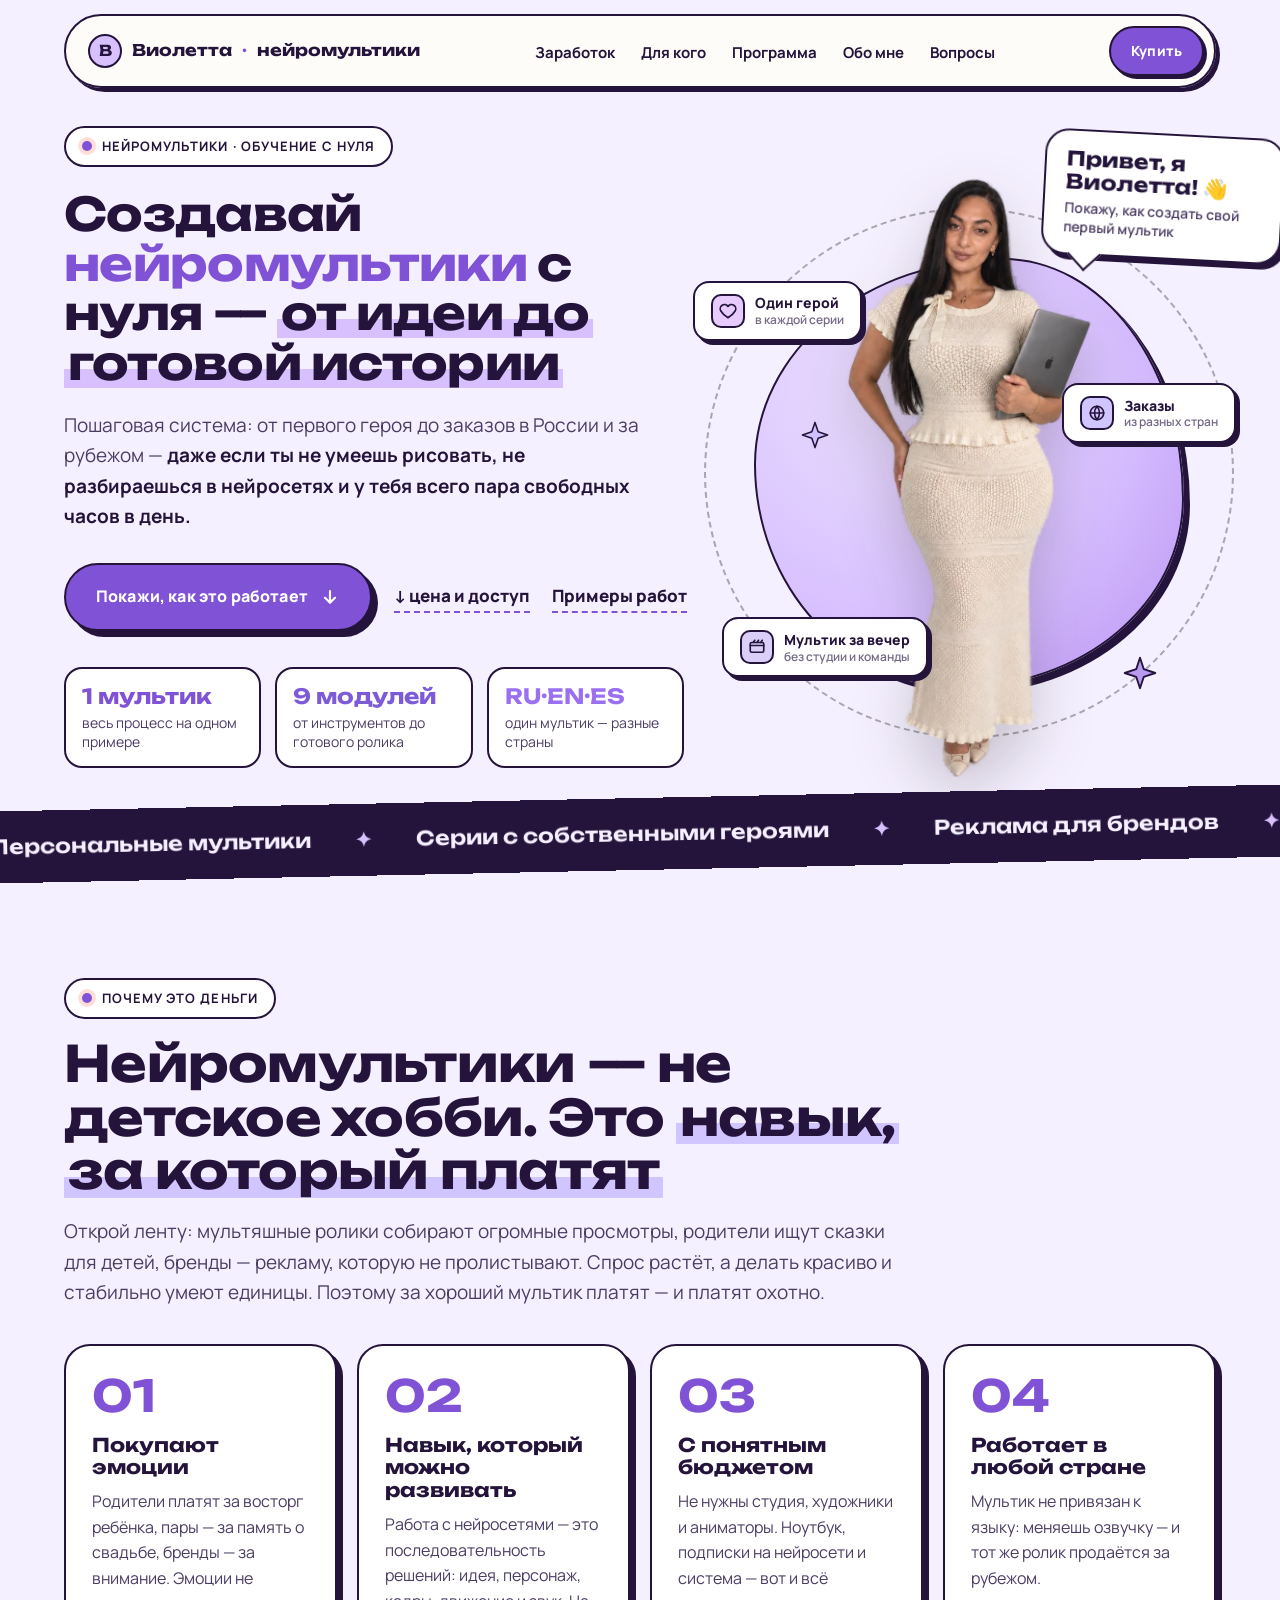
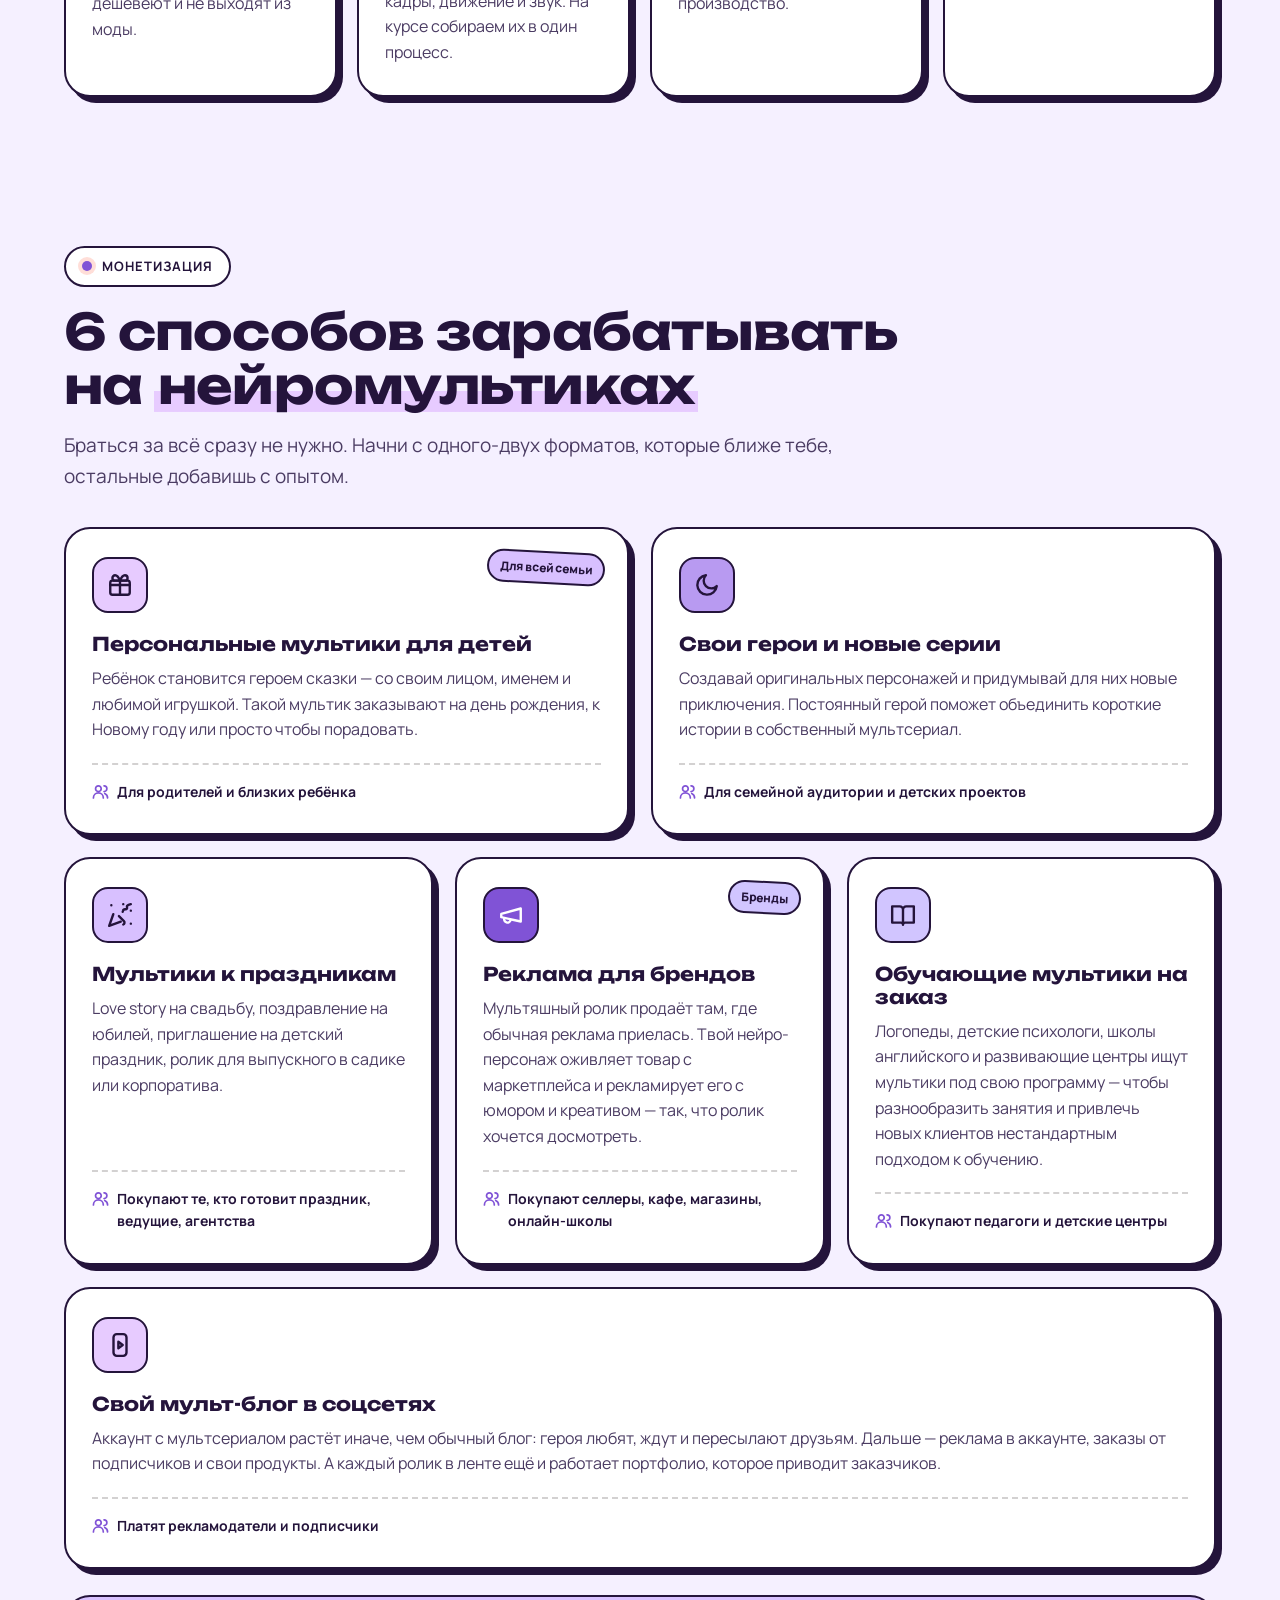
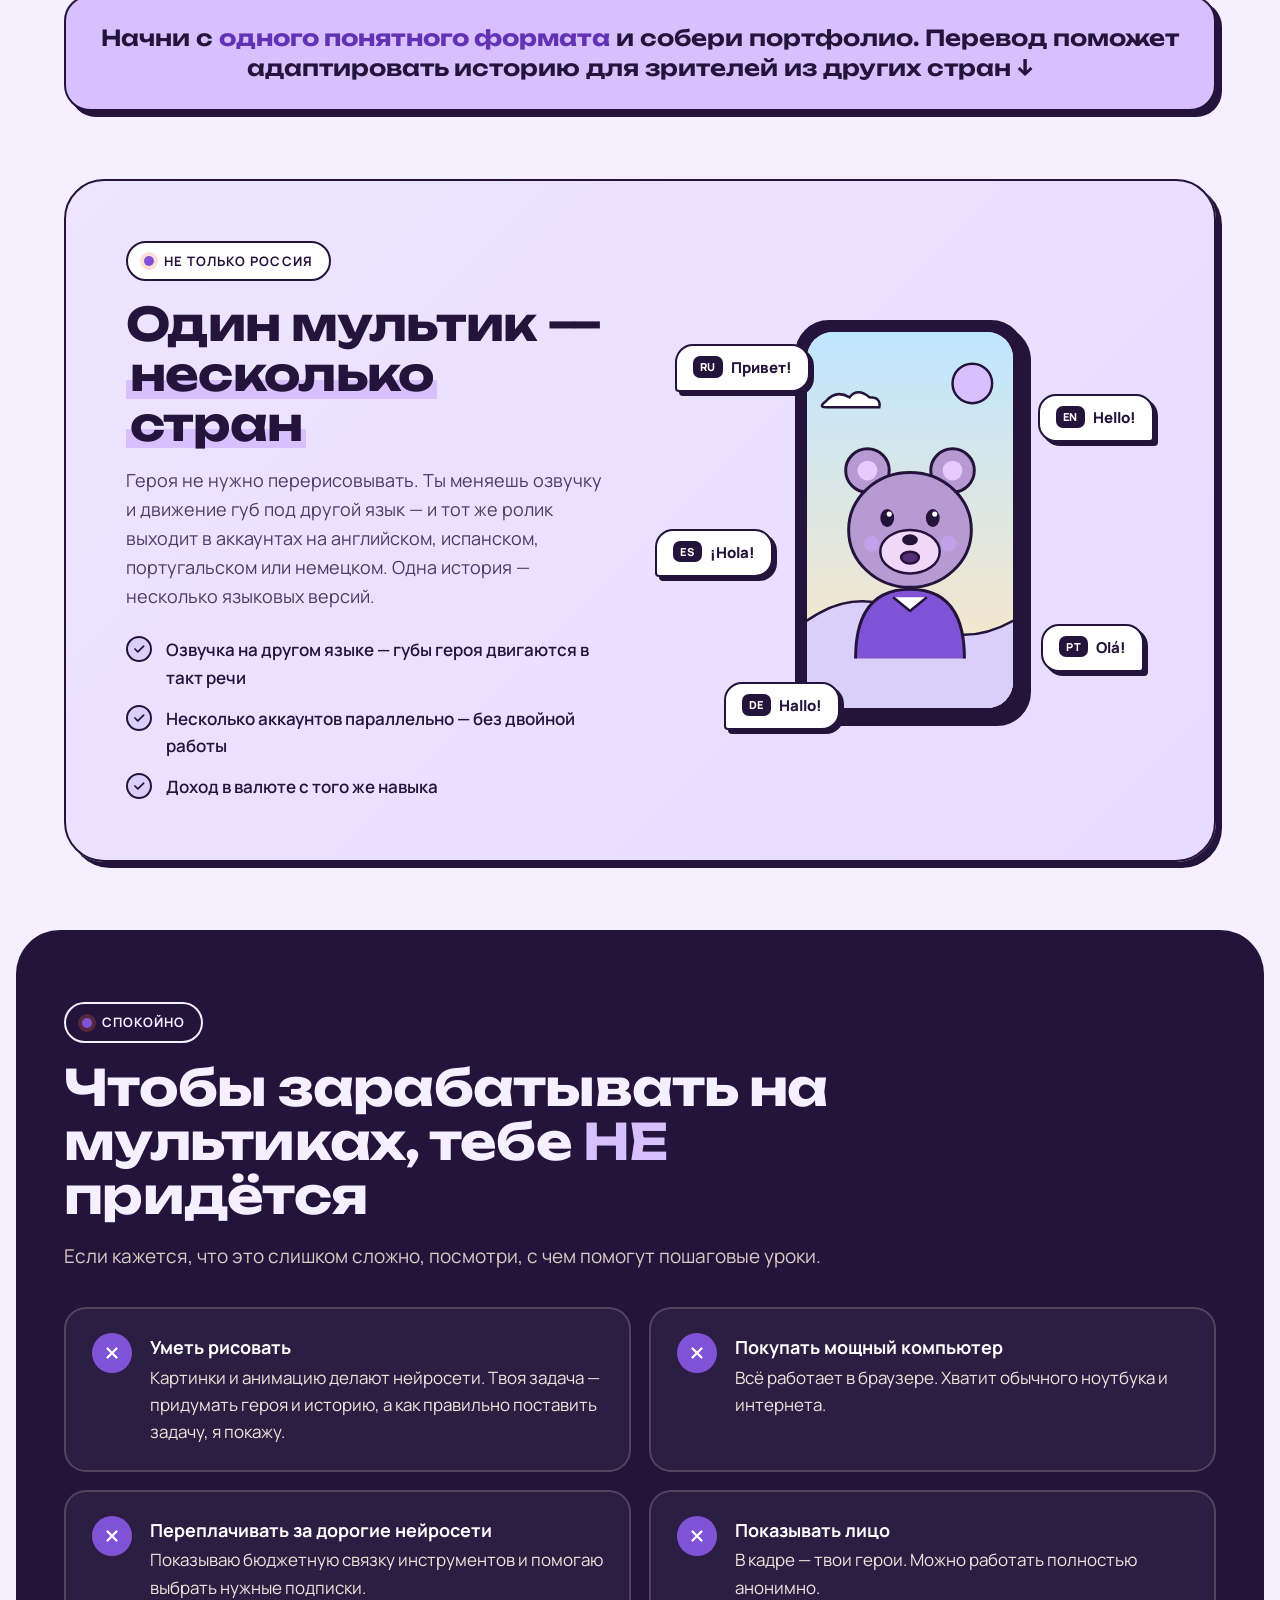
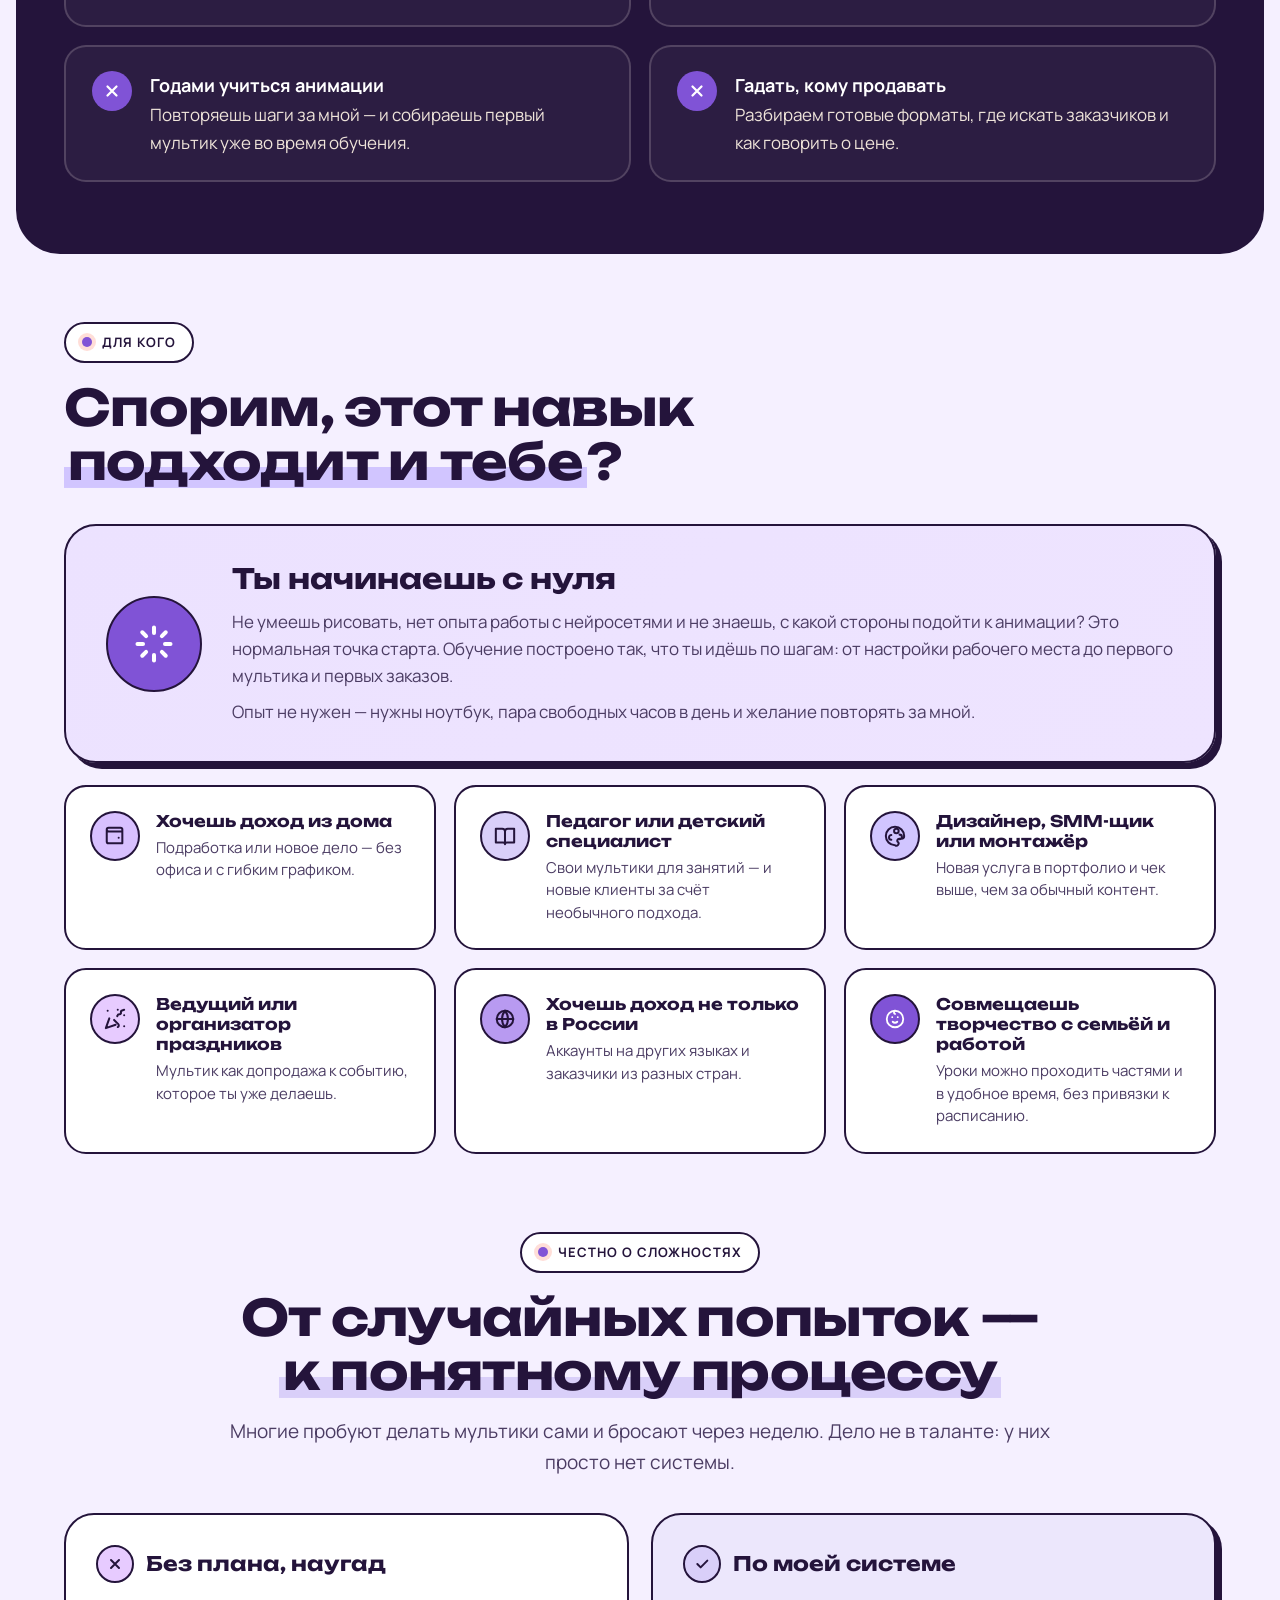
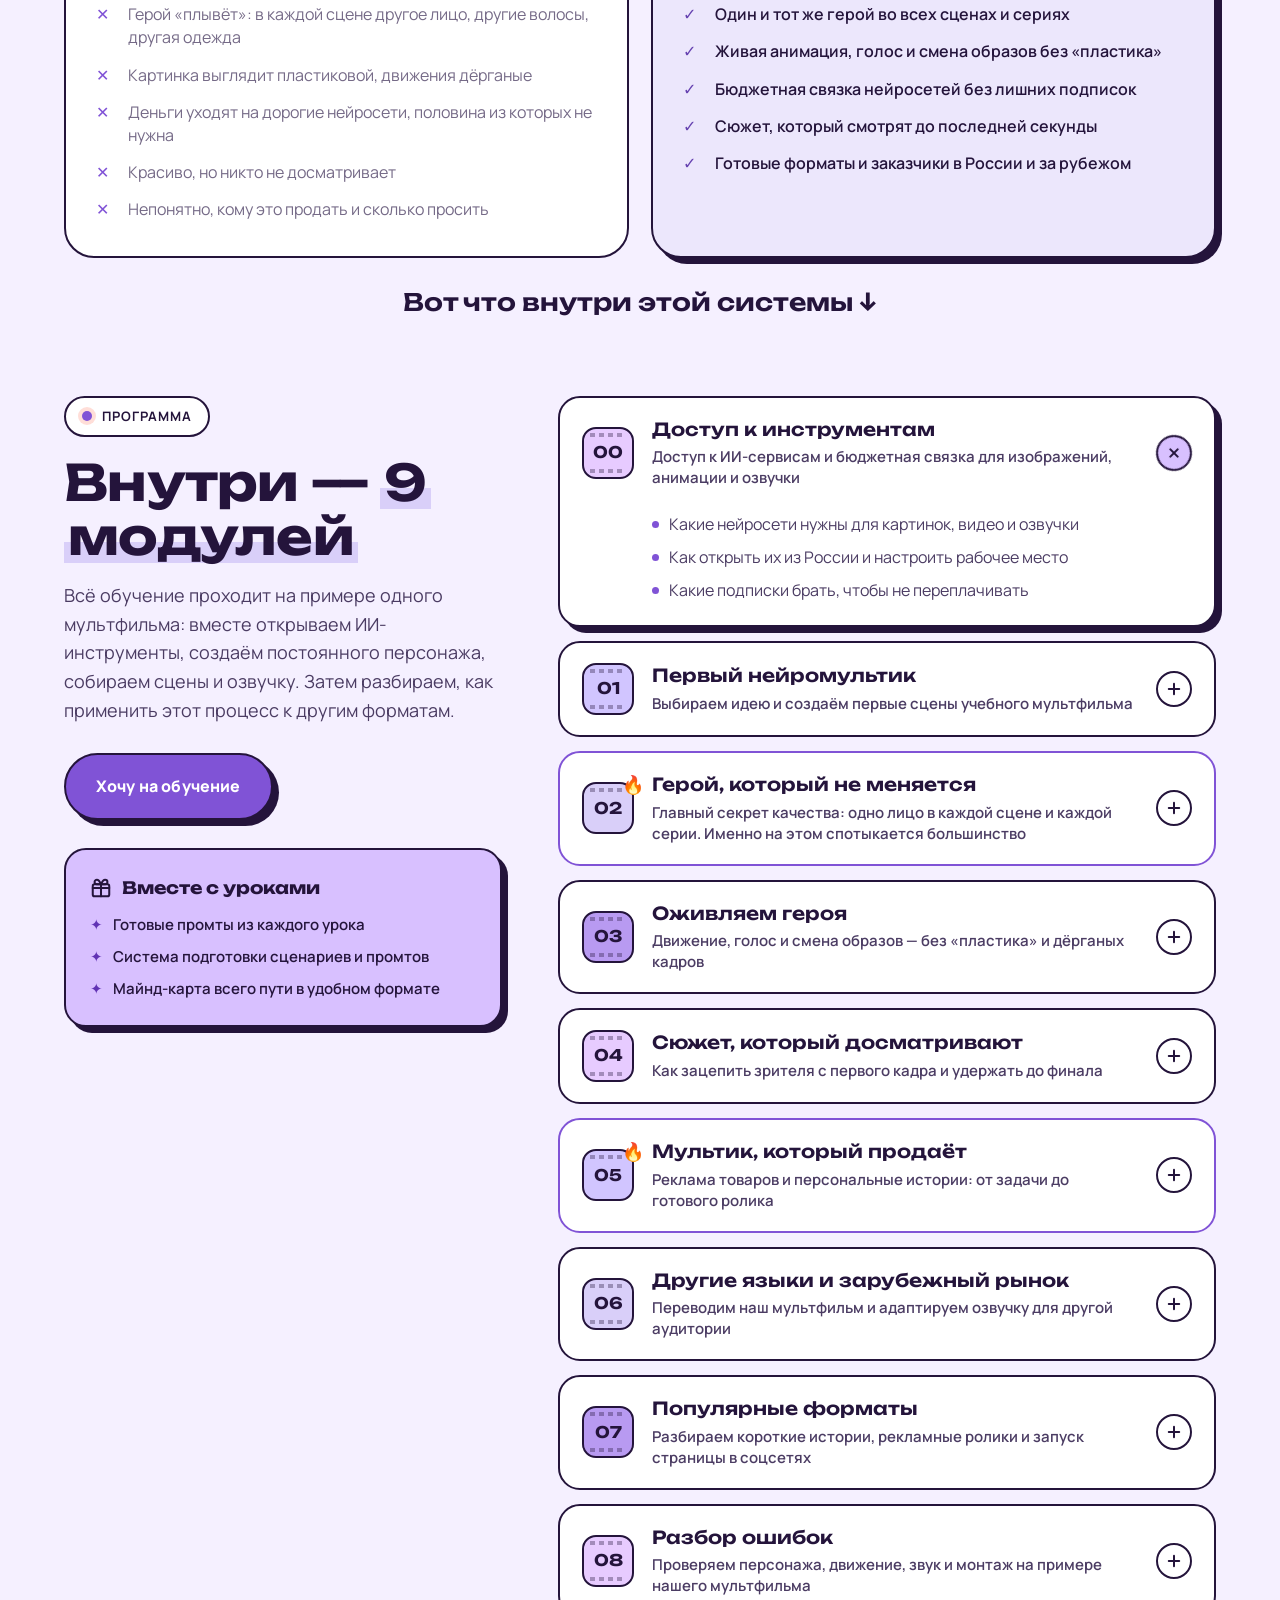
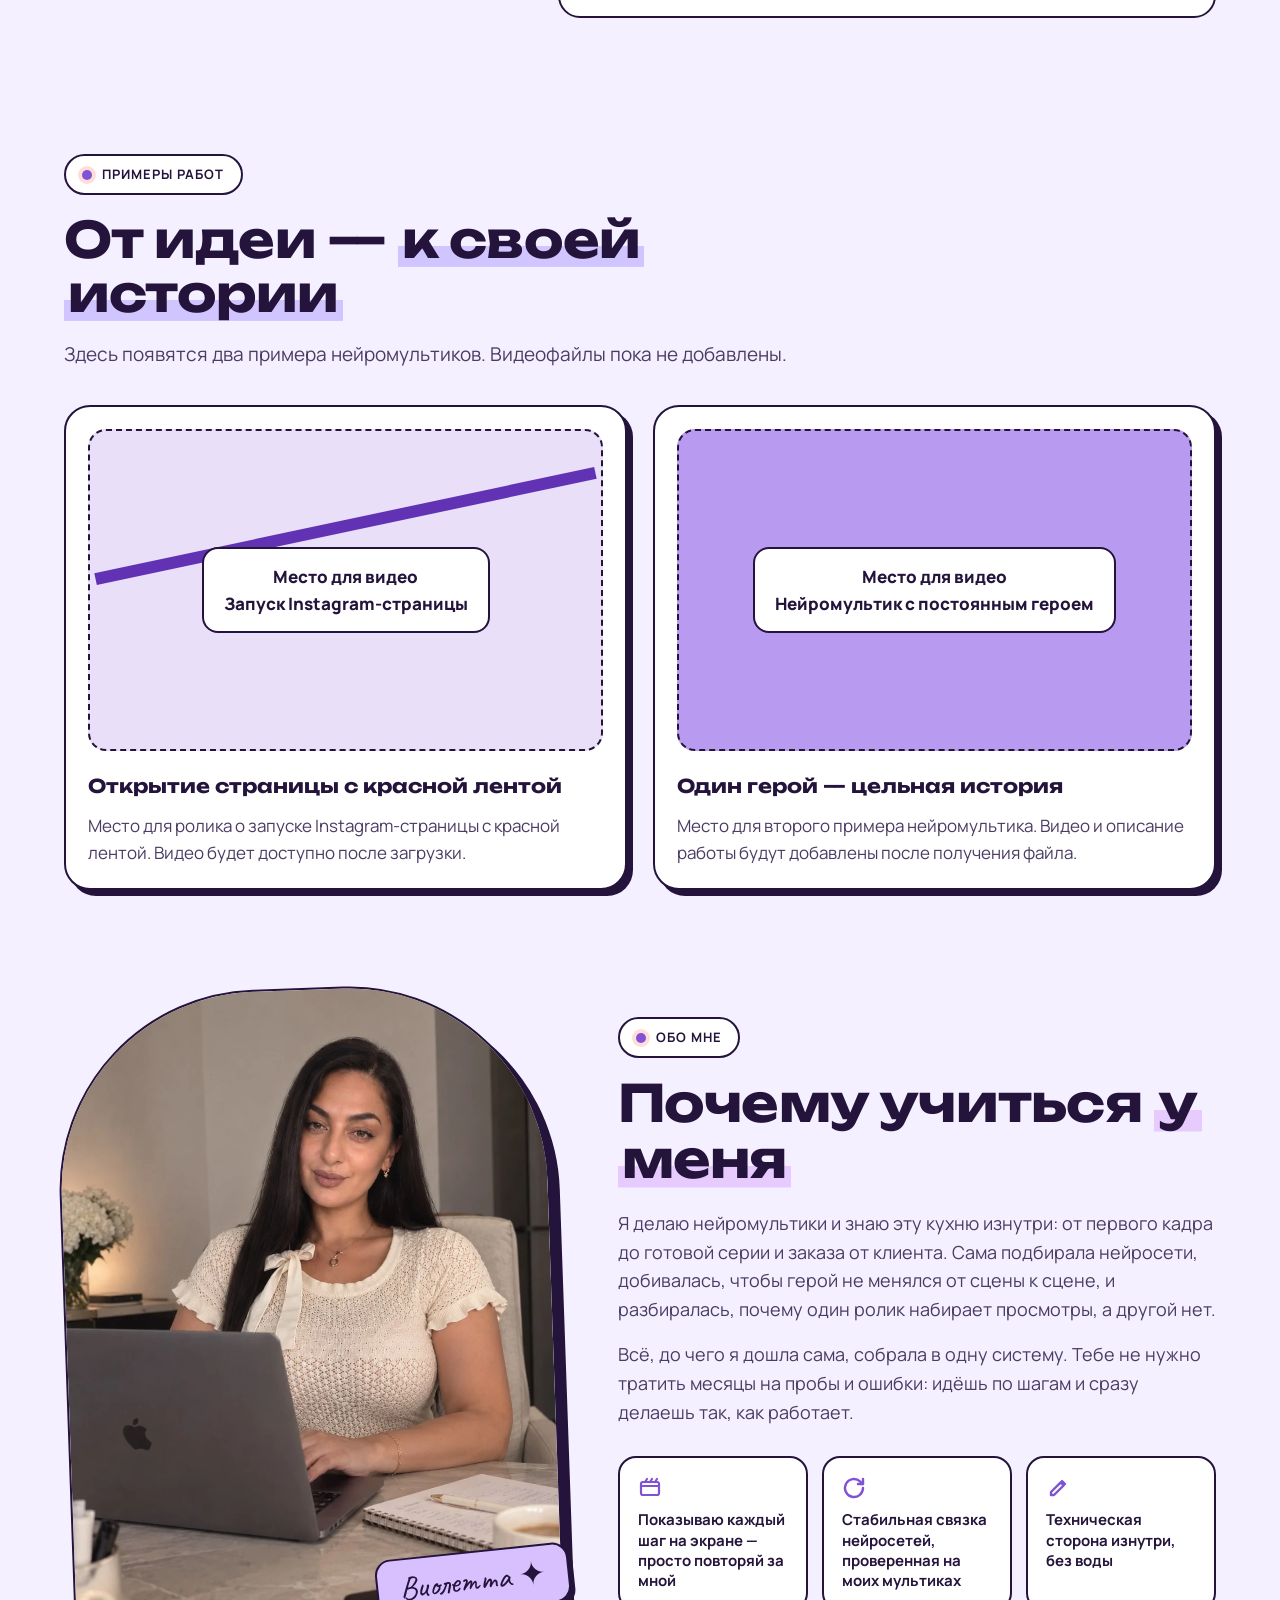
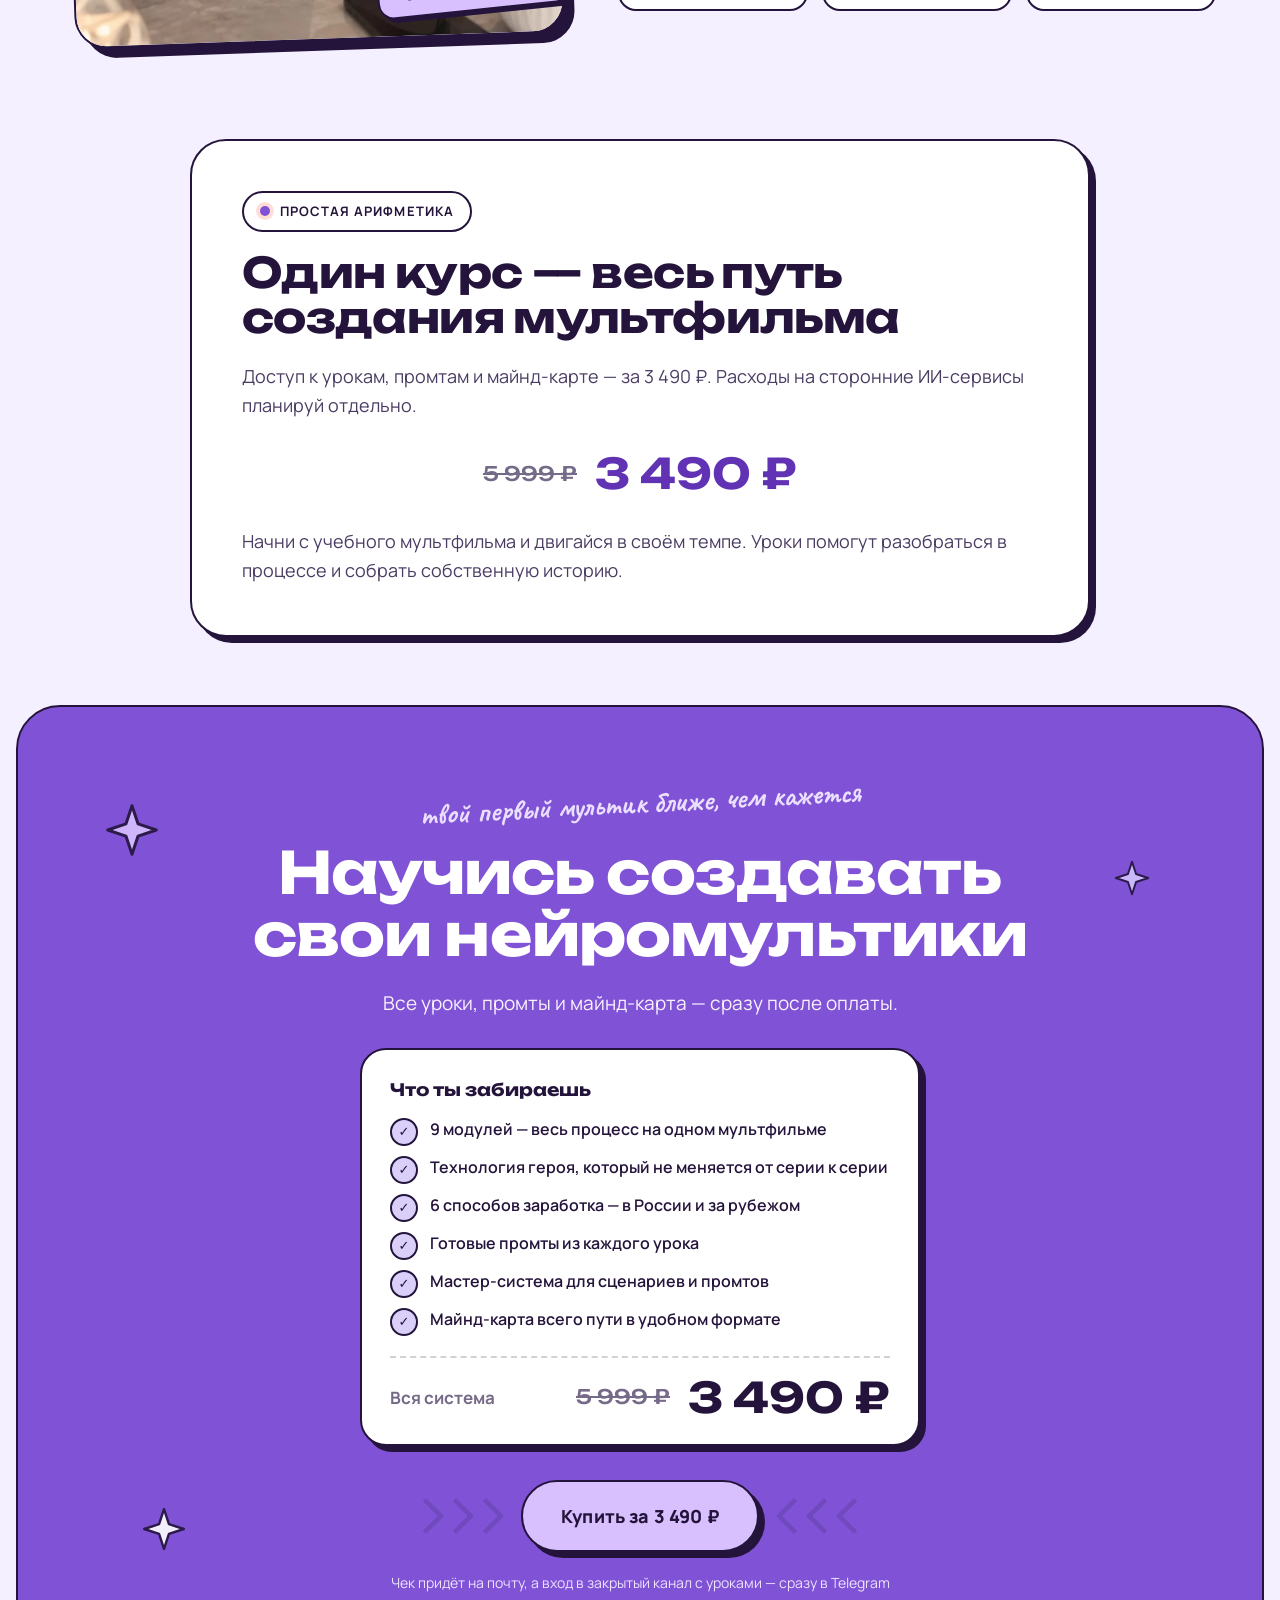
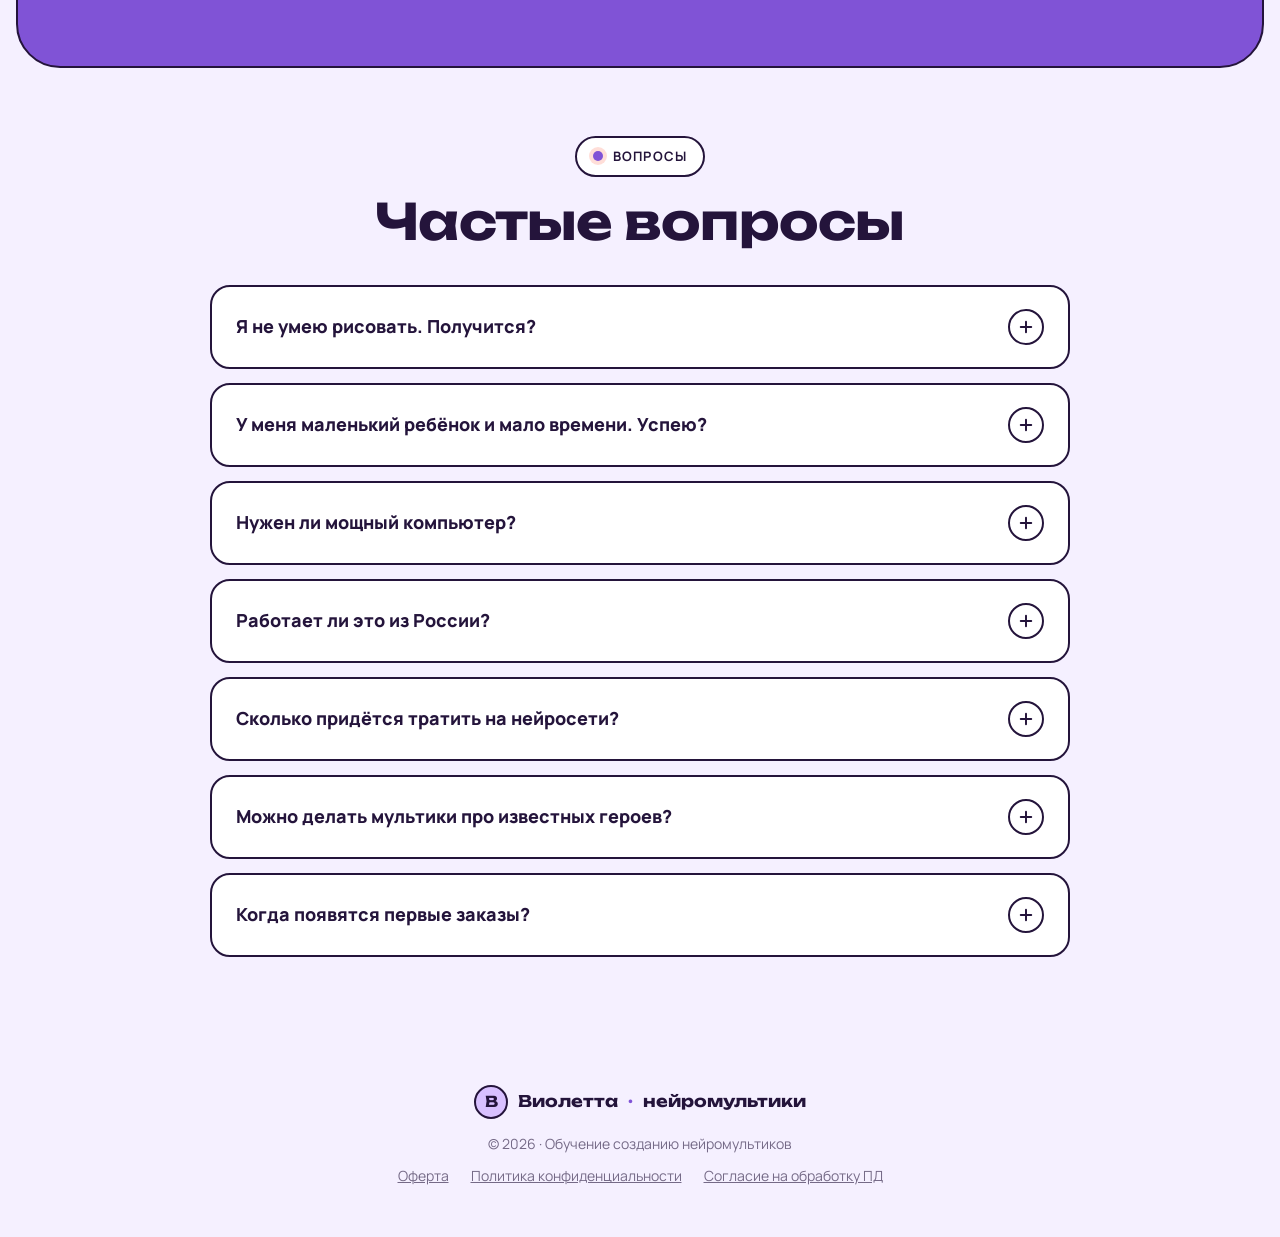
==== commit 86cbd30a: "Purple and lilac theme: index.html" ====
--- a/index.html
+++ b/index.html
@@ -17,10 +17,10 @@
 <link href="https://fonts.googleapis.com/css2?family=Unbounded:wght@500;600;700;800&family=Manrope:wght@400;500;600;700;800&family=Caveat:wght@600;700&display=swap" rel="stylesheet">
 <style>
 :root{
-  --ink:#241A1C; --ink-2:#4A3D40; --muted:#7A6B6E;
-  --cream:#FBF5EC; --paper:#FFFDF8; --sand:#F1E6D6;
-  --coral:#FF6A4D; --coral-deep:#E2492C;
-  --butter:#FFD45E; --sky:#8FD0FF; --lilac:#CDB8FF; --mint:#9BE3C3; --pink:#FFB4C8;
+  --ink:#24143B; --ink-2:#4B3C63; --muted:#756A87;
+  --cream:#F5F0FF; --paper:#FFFFFF; --sand:#E9DFF9;
+  --coral:#8053D6; --coral-deep:#6133B4;
+  --butter:#D8C0FF; --sky:#D1C5FF; --lilac:#B89AF1; --mint:#D9CFF9; --pink:#E7CBFF;
   --r:26px; --line:2px solid var(--ink);
   --pop:6px 6px 0 var(--ink);
   --ease:cubic-bezier(.22,1,.36,1);
@@ -78,10 +78,10 @@
 .fact{padding:16px 16px 14px;border:var(--line);border-radius:18px;background:var(--paper)}
 .fact b{display:block;font-family:Unbounded;font-size:21px;line-height:1.1;margin-bottom:6px}
 .fact span{font-size:14px;color:var(--ink-2);line-height:1.35;display:block}
-.fact:nth-child(1) b{color:var(--coral)} .fact:nth-child(2) b{color:#2C8FD6} .fact:nth-child(3) b{color:#8A5CF5}
+.fact:nth-child(1) b{color:var(--coral)} .fact:nth-child(2) b{color:#7C5AD8} .fact:nth-child(3) b{color:#9A6FF0}
 
 .stage{position:relative;height:640px}
-.stage__blob{position:absolute;left:50%;top:54%;width:430px;height:430px;transform:translate(-50%,-50%);border:var(--line);border-radius:58% 42% 52% 48%/48% 56% 44% 52%;background:radial-gradient(circle at 30% 30%,#FFE59C,var(--butter) 55%,#FFC23D);box-shadow:var(--pop);animation:morph 12s ease-in-out infinite}
+.stage__blob{position:absolute;left:50%;top:54%;width:430px;height:430px;transform:translate(-50%,-50%);border:var(--line);border-radius:58% 42% 52% 48%/48% 56% 44% 52%;background:radial-gradient(circle at 30% 30%,#EBDFFF,var(--butter) 55%,#B892F3);box-shadow:var(--pop);animation:morph 12s ease-in-out infinite}
 @keyframes morph{50%{border-radius:44% 56% 40% 60%/58% 42% 58% 42%}}
 .stage__ring{position:absolute;left:50%;top:54%;width:530px;height:530px;transform:translate(-50%,-50%);border:2px dashed rgba(36,26,28,.35);border-radius:50%;animation:spin 60s linear infinite}
 @keyframes spin{to{transform:translate(-50%,-50%) rotate(360deg)}}
@@ -148,7 +148,7 @@
 .sum p b{color:var(--coral-deep)}
 
 /* мир */
-.world{display:grid;grid-template-columns:1fr 1fr;gap:50px;align-items:center;padding:60px;border:var(--line);border-radius:40px;background:linear-gradient(135deg,#DDF1FF,#EFE6FF);box-shadow:var(--pop);overflow:hidden;position:relative}
+.world{display:grid;grid-template-columns:1fr 1fr;gap:50px;align-items:center;padding:60px;border:var(--line);border-radius:40px;background:linear-gradient(135deg,#EDE5FF,#E8DBFF);box-shadow:var(--pop);overflow:hidden;position:relative}
 .world h2{font-size:clamp(28px,3.6vw,46px);margin:18px 0 18px}
 .world p{font-size:18px;color:var(--ink-2)}
 .ticks{list-style:none;margin-top:26px;display:grid;gap:14px}
@@ -156,7 +156,7 @@
 .ticks li svg{flex:none;width:26px;height:26px;padding:4px;border:var(--line);border-radius:50%;background:var(--mint)}
 .bubbles{position:relative;height:420px}
 .screen{position:absolute;left:50%;top:50%;width:230px;height:400px;transform:translate(-50%,-50%);border:var(--line);border-radius:34px;background:var(--ink);padding:10px;box-shadow:var(--pop)}
-.screen__in{height:100%;border-radius:26px;overflow:hidden;position:relative;background:linear-gradient(180deg,#FFE7A8,#FFC9B9)}
+.screen__in{height:100%;border-radius:26px;overflow:hidden;position:relative;background:linear-gradient(180deg,#EEE1FF,#CBB4FA)}
 .toon{position:absolute;inset:0;width:100%;height:100%}
 .toon__mouth{transform-box:fill-box;transform-origin:center;animation:talk .32s ease-in-out infinite alternate}
 @keyframes talk{from{transform:scaleY(.25)}to{transform:scaleY(1.1)}}
@@ -184,7 +184,7 @@
 .nope p strong{color:#fff;display:block;font-size:18px;margin-bottom:2px}
 
 /* для кого */
-.mom{display:grid;grid-template-columns:auto 1fr;gap:30px;align-items:center;padding:36px 40px;border:var(--line);border-radius:32px;background:linear-gradient(135deg,#FFE7DF,#FFF3D6);box-shadow:var(--pop);margin-bottom:22px}
+.mom{display:grid;grid-template-columns:auto 1fr;gap:30px;align-items:center;padding:36px 40px;border:var(--line);border-radius:32px;background:linear-gradient(135deg,#ECE2FF,#EEE4FF);box-shadow:var(--pop);margin-bottom:22px}
 .mom .ico{width:96px;height:96px;border-radius:50%;margin:0;background:var(--coral);color:#fff}
 .mom .ico svg{width:44px;height:44px}
 .mom h3{font-family:Unbounded;font-size:clamp(21px,2.4vw,28px);line-height:1.2;margin-bottom:12px}
@@ -200,7 +200,7 @@
 /* наугад / по системе */
 .vs{display:grid;grid-template-columns:1fr 1fr;gap:22px}
 .vs__col{border:var(--line);border-radius:30px;padding:30px 30px 34px;background:var(--paper)}
-.vs__col.good{background:#EAFBF2;box-shadow:var(--pop)}
+.vs__col.good{background:#ECE7FC;box-shadow:var(--pop)}
 .vs__col h3{font-family:Unbounded;font-size:20px;margin-bottom:20px;display:flex;align-items:center;gap:12px}
 .vs__col h3 i{display:grid;place-items:center;width:38px;height:38px;border:var(--line);border-radius:50%}
 .vs__col h3 i svg{width:16px;height:16px}
@@ -209,7 +209,7 @@
 .vs li{display:flex;gap:12px;font-size:16px;line-height:1.45}
 .vs li::before{flex:none;font-weight:800;width:20px}
 .vs .bad li{color:var(--muted)} .vs .bad li::before{content:"✕";color:var(--coral)}
-.vs .good li{font-weight:600} .vs .good li::before{content:"✓";color:#1E9E62}
+.vs .good li{font-weight:600} .vs .good li::before{content:"✓";color:#6541B0}
 
 /* программа */
 .prog{display:grid;grid-template-columns:.8fr 1.2fr;gap:56px;align-items:start}
@@ -262,8 +262,8 @@
 .honest p{font-size:18px;color:var(--ink-2)}
 .calc{display:grid;grid-template-columns:1fr auto 1fr;gap:18px;align-items:center;margin:28px 0}
 .calc div{padding:22px;border:var(--line);border-radius:22px;text-align:center}
-.calc div:first-child{background:#EAFBF2}
-.calc div:last-child{background:#FFF1D6}
+.calc div:first-child{background:#ECE7FC}
+.calc div:last-child{background:#F1E9FF}
 .calc b{display:block;font-family:Unbounded;font-size:clamp(24px,3vw,34px);line-height:1.1}
 .calc span{display:block;font-size:14px;font-weight:700;color:var(--muted);margin-top:6px}
 .calc i{font-family:Unbounded;font-style:normal;font-weight:800;font-size:30px;color:var(--coral)}
@@ -271,8 +271,8 @@
 /* покупка */
 .cta{position:relative;margin:0 16px;padding:72px 24px;border-radius:44px;background:var(--coral);border:var(--line);overflow:hidden;text-align:center;color:#fff}
 .cta h2{font-size:clamp(30px,4.6vw,58px);max-width:900px;margin:14px auto 22px;color:#fff}
-.cta>p{font-size:19px;max-width:620px;margin:0 auto 30px;color:#FFEDE7}
-.cta__note{color:#FFE59C;font-size:30px;display:inline-block;transform:rotate(-3deg)}
+.cta>p{font-size:19px;max-width:620px;margin:0 auto 30px;color:#F9F2FF}
+.cta__note{color:#EBDFFF;font-size:30px;display:inline-block;transform:rotate(-3deg)}
 .get{position:relative;z-index:2;max-width:560px;margin:0 auto 34px;padding:26px 28px;border:var(--line);border-radius:26px;background:var(--paper);color:var(--ink);text-align:left;box-shadow:var(--pop)}
 .get h4{font-family:Unbounded;font-size:17px;margin-bottom:14px}
 .get ul{list-style:none;display:grid;gap:10px}
@@ -283,7 +283,7 @@
 .get__price b{font-family:Unbounded;font-size:clamp(30px,4vw,42px);line-height:1}
 .cta .btn{background:var(--butter);color:var(--ink);font-size:18px;padding:22px 38px}
 .cta .btn:hover{background:#fff}
-.cta__small{margin-top:20px;font-size:14px;color:#FFE1D8}
+.cta__small{margin-top:20px;font-size:14px;color:#EDE2FF}
 .cta .doodle{opacity:.9}
 .buy{display:flex;align-items:center;justify-content:center;gap:22px}
 .arr{display:flex;gap:4px}
@@ -311,7 +311,7 @@
 .pay__box form{display:grid;gap:12px;text-align:left}
 .pay__email{width:100%;padding:15px 18px;border:var(--line);border-radius:14px;font:inherit;font-size:16px;background:#fff}
 .pay__email:focus{outline:3px solid var(--sky);outline-offset:1px}
-.pay__hint{margin:0!important;padding:10px 12px;border-radius:12px;background:#FFF3D6;font-size:14px!important;font-weight:600;color:var(--ink)!important}
+.pay__hint{margin:0!important;padding:10px 12px;border-radius:12px;background:#EEE4FF;font-size:14px!important;font-weight:600;color:var(--ink)!important}
 .pay__hint.hide{display:none}
 .chk{display:flex;gap:10px;align-items:flex-start;font-size:13.5px;line-height:1.45;color:var(--ink-2);cursor:pointer}
 .chk input{flex:none;width:20px;height:20px;margin-top:1px;accent-color:var(--coral)}
@@ -451,7 +451,7 @@
     <symbol id="i-palette" viewBox="0 0 24 24"><g fill="none" stroke="currentColor" stroke-width="2.2" stroke-linecap="round" stroke-linejoin="round"><circle cx="13.5" cy="6.5" r="2.5"/><path d="M17 10.5a2.5 2.5 0 1 1 0 5M8 11a2.5 2.5 0 1 0 0 5M12 22a10 10 0 1 1 10-10c0 2-1.5 3-3 3h-2.5a2 2 0 0 0-1.5 3.3A2 2 0 0 1 12 22Z"/></g></symbol>
     <symbol id="i-pen" viewBox="0 0 24 24"><path d="m14.7 6.3 3 3L8 19H5v-3ZM16 5l3 3" fill="none" stroke="currentColor" stroke-width="2.4" stroke-linecap="round" stroke-linejoin="round"/></symbol>
     <symbol id="i-refresh" viewBox="0 0 24 24"><g fill="none" stroke="currentColor" stroke-width="2.4" stroke-linecap="round" stroke-linejoin="round"><path d="M21 12a9 9 0 1 1-3-6.7L21 8"/><path d="M21 3v5h-5"/></g></symbol>
-    <symbol id="star" viewBox="0 0 40 40"><path d="M20 2l4.5 13.5L38 20l-13.5 4.5L20 38l-4.5-13.5L2 20l13.5-4.5Z" stroke="#241A1C" stroke-width="2.2" stroke-linejoin="round"/></symbol>
+    <symbol id="star" viewBox="0 0 40 40"><path d="M20 2l4.5 13.5L38 20l-13.5 4.5L20 38l-4.5-13.5L2 20l13.5-4.5Z" stroke="#24143B" stroke-width="2.2" stroke-linejoin="round"/></symbol>
   </defs>
 </svg>
 
@@ -500,9 +500,9 @@
       <div class="sticker s1" aria-hidden="true"><i><svg><use href="#i-heart"/></svg></i><span>Один герой<small>в каждой серии</small></span></div>
       <div class="sticker s2" aria-hidden="true"><i><svg><use href="#i-globe"/></svg></i><span>Заказы<small>из разных стран</small></span></div>
       <div class="sticker s3" aria-hidden="true"><i><svg><use href="#i-film"/></svg></i><span>Мультик за вечер<small>без студии и команды</small></span></div>
-      <svg class="doodle d-star" style="right:8%;top:10%" width="46" height="46" fill="#FF6A4D"><use href="#star"/></svg>
-      <svg class="doodle d-star" style="left:16%;top:46%;animation-delay:-1.5s" width="28" height="28" fill="#8FD0FF"><use href="#star"/></svg>
-      <svg class="doodle d-star" style="right:12%;bottom:12%;animation-delay:-2.4s" width="34" height="34" fill="#CDB8FF"><use href="#star"/></svg>
+      <svg class="doodle d-star" style="right:8%;top:10%" width="46" height="46" fill="#8053D6"><use href="#star"/></svg>
+      <svg class="doodle d-star" style="left:16%;top:46%;animation-delay:-1.5s" width="28" height="28" fill="#D1C5FF"><use href="#star"/></svg>
+      <svg class="doodle d-star" style="right:12%;bottom:12%;animation-delay:-2.4s" width="34" height="34" fill="#B89AF1"><use href="#star"/></svg>
     </div>
   </div>
 
@@ -571,20 +571,20 @@
           <svg class="toon" viewBox="0 0 210 380" preserveAspectRatio="xMidYMid slice">
             <defs><linearGradient id="sk" x1="0" y1="0" x2="0" y2="1"><stop offset="0" stop-color="#BFE6FF"/><stop offset="1" stop-color="#FFE7C2"/></linearGradient></defs>
             <rect width="210" height="380" fill="url(#sk)"/>
-            <circle cx="168" cy="52" r="20" fill="#FFD45E" stroke="#241A1C" stroke-width="2.5"/>
-            <path d="M20 70q10-12 24-4 8-10 20 0 12 0 10 10H20q-8 0 0-6Z" fill="#fff" stroke="#241A1C" stroke-width="2.5"/>
-            <path d="M-10 300q60-50 120-10t130-20v120H-10Z" fill="#9BE3C3" stroke="#241A1C" stroke-width="2.5"/>
+            <circle cx="168" cy="52" r="20" fill="#D8C0FF" stroke="#24143B" stroke-width="2.5"/>
+            <path d="M20 70q10-12 24-4 8-10 20 0 12 0 10 10H20q-8 0 0-6Z" fill="#fff" stroke="#24143B" stroke-width="2.5"/>
+            <path d="M-10 300q60-50 120-10t130-20v120H-10Z" fill="#D9CFF9" stroke="#24143B" stroke-width="2.5"/>
             <g class="toon__bear">
-              <circle cx="62" cy="140" r="22" fill="#E8A87C" stroke="#241A1C" stroke-width="3"/><circle cx="62" cy="140" r="10" fill="#FFB4C8"/>
-              <circle cx="148" cy="140" r="22" fill="#E8A87C" stroke="#241A1C" stroke-width="3"/><circle cx="148" cy="140" r="10" fill="#FFB4C8"/>
-              <path d="M50 330q0-70 55-70t55 70" fill="#FF6A4D" stroke="#241A1C" stroke-width="3"/>
-              <path d="M88 268l17 14 17-14" fill="#FFFDF8" stroke="#241A1C" stroke-width="2.5" stroke-linejoin="round"/>
-              <ellipse cx="105" cy="200" rx="62" ry="58" fill="#E8A87C" stroke="#241A1C" stroke-width="3"/>
-              <ellipse cx="105" cy="222" rx="30" ry="22" fill="#F7D3B0" stroke="#241A1C" stroke-width="2.5"/>
-              <g class="toon__eyes"><ellipse cx="82" cy="188" rx="7" ry="9" fill="#241A1C"/><ellipse cx="128" cy="188" rx="7" ry="9" fill="#241A1C"/><circle cx="84" cy="184" r="2.6" fill="#fff"/><circle cx="130" cy="184" r="2.6" fill="#fff"/></g>
-              <circle cx="66" cy="214" r="8" fill="#FF8FA8" opacity=".7"/><circle cx="144" cy="214" r="8" fill="#FF8FA8" opacity=".7"/>
-              <ellipse cx="105" cy="210" rx="8" ry="5.5" fill="#241A1C"/>
-              <ellipse class="toon__mouth" cx="105" cy="228" rx="9" ry="6" fill="#7A2230" stroke="#241A1C" stroke-width="2.5"/>
+              <circle cx="62" cy="140" r="22" fill="#B79AD2" stroke="#24143B" stroke-width="3"/><circle cx="62" cy="140" r="10" fill="#E7CBFF"/>
+              <circle cx="148" cy="140" r="22" fill="#B79AD2" stroke="#24143B" stroke-width="3"/><circle cx="148" cy="140" r="10" fill="#E7CBFF"/>
+              <path d="M50 330q0-70 55-70t55 70" fill="#8053D6" stroke="#24143B" stroke-width="3"/>
+              <path d="M88 268l17 14 17-14" fill="#FFFFFF" stroke="#24143B" stroke-width="2.5" stroke-linejoin="round"/>
+              <ellipse cx="105" cy="200" rx="62" ry="58" fill="#B79AD2" stroke="#24143B" stroke-width="3"/>
+              <ellipse cx="105" cy="222" rx="30" ry="22" fill="#F2D8F8" stroke="#24143B" stroke-width="2.5"/>
+              <g class="toon__eyes"><ellipse cx="82" cy="188" rx="7" ry="9" fill="#24143B"/><ellipse cx="128" cy="188" rx="7" ry="9" fill="#24143B"/><circle cx="84" cy="184" r="2.6" fill="#fff"/><circle cx="130" cy="184" r="2.6" fill="#fff"/></g>
+              <circle cx="66" cy="214" r="8" fill="#C4A5F5" opacity=".7"/><circle cx="144" cy="214" r="8" fill="#C4A5F5" opacity=".7"/>
+              <ellipse cx="105" cy="210" rx="8" ry="5.5" fill="#24143B"/>
+              <ellipse class="toon__mouth" cx="105" cy="228" rx="9" ry="6" fill="#552E78" stroke="#24143B" stroke-width="2.5"/>
             </g>
           </svg>
           <div class="screen__cap" id="cap">Привет! Это моя сказка</div>
@@ -778,9 +778,9 @@
 
 <!-- 11. ПОКУПКА -->
 <section class="cta rv" id="kupit">
-  <svg class="doodle d-star" style="left:7%;top:10%" width="54" height="54" fill="#FFD45E"><use href="#star"/></svg>
-  <svg class="doodle d-star" style="right:9%;top:16%;animation-delay:-1.2s" width="36" height="36" fill="#8FD0FF"><use href="#star"/></svg>
-  <svg class="doodle d-star" style="left:10%;bottom:12%;animation-delay:-2.2s" width="44" height="44" fill="#FFFDF8"><use href="#star"/></svg>
+  <svg class="doodle d-star" style="left:7%;top:10%" width="54" height="54" fill="#D8C0FF"><use href="#star"/></svg>
+  <svg class="doodle d-star" style="right:9%;top:16%;animation-delay:-1.2s" width="36" height="36" fill="#D1C5FF"><use href="#star"/></svg>
+  <svg class="doodle d-star" style="left:10%;bottom:12%;animation-delay:-2.2s" width="44" height="44" fill="#FFFFFF"><use href="#star"/></svg>
   <span class="hand cta__note">твой первый мультик ближе, чем кажется</span>
   <h2 class="h">Научись создавать свои нейромультики</h2>
   <p>Все уроки, промты и майнд-карта — сразу после оплаты.</p>
